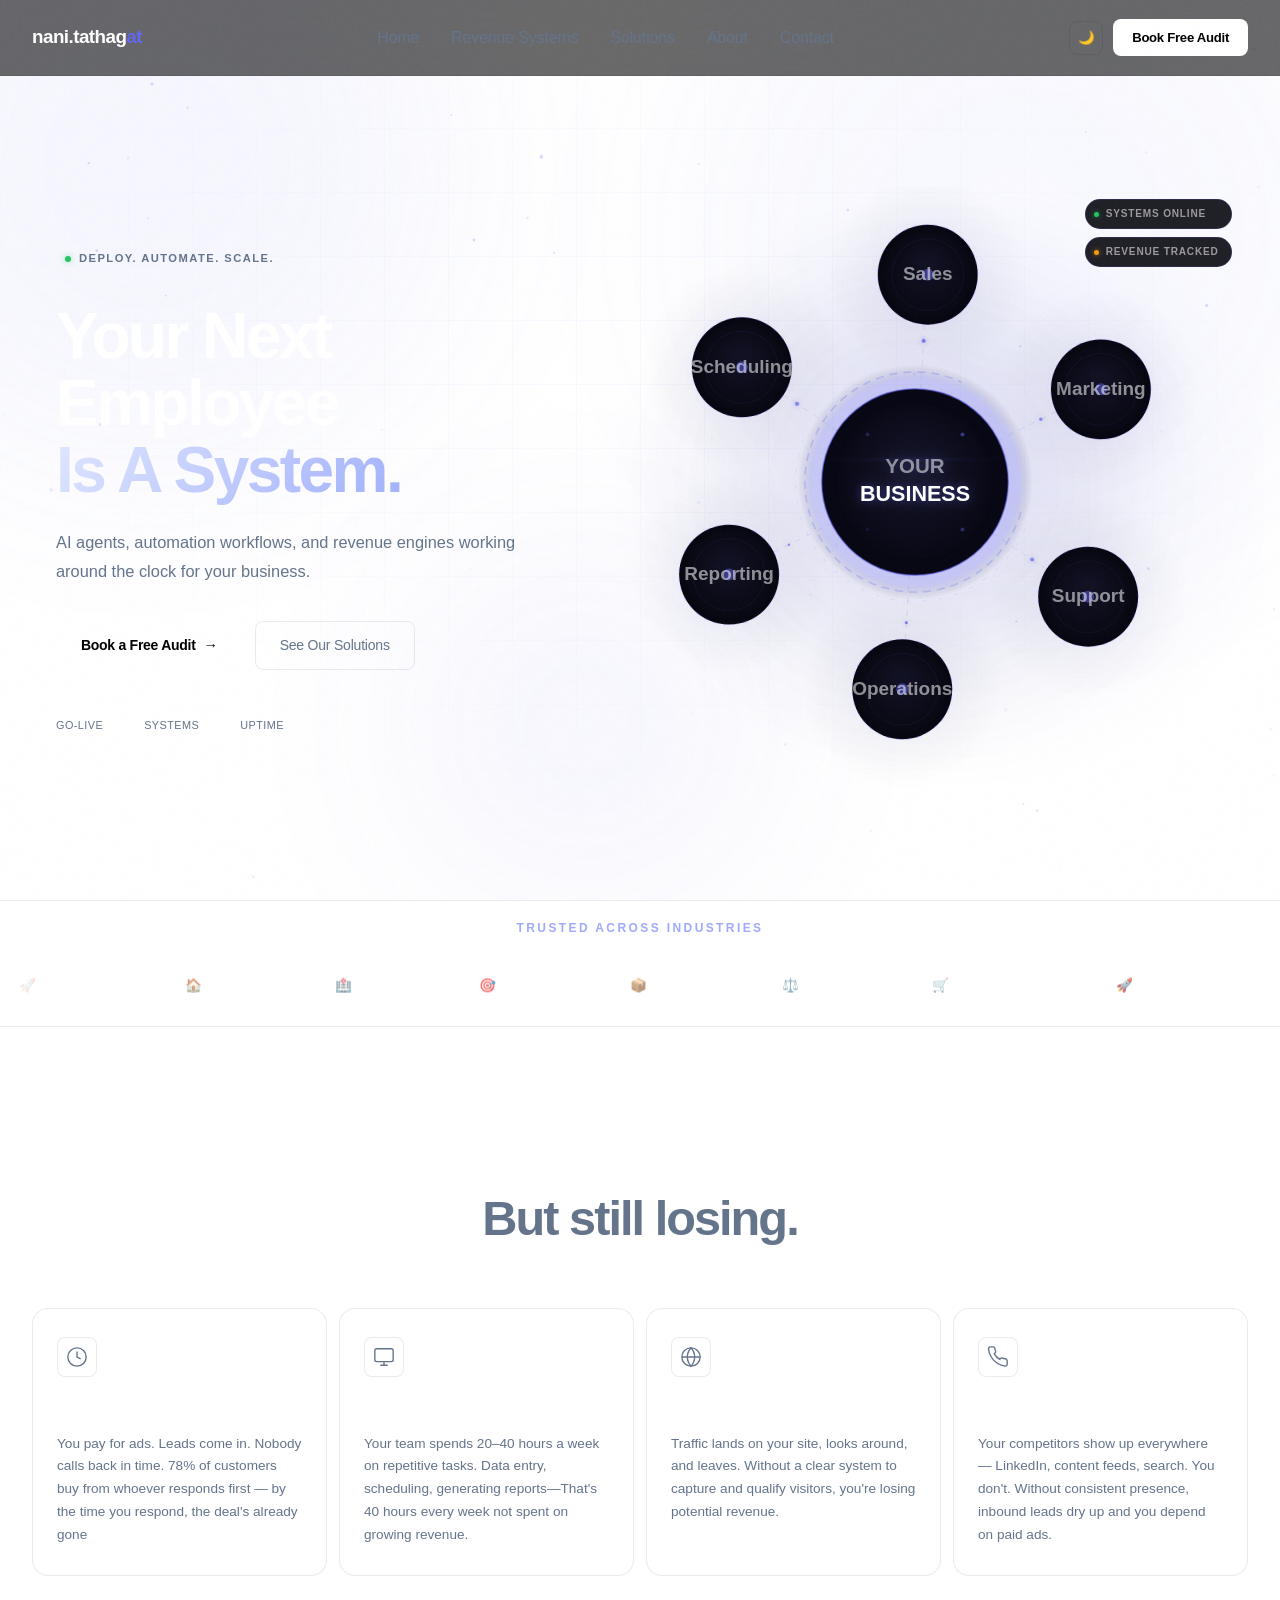
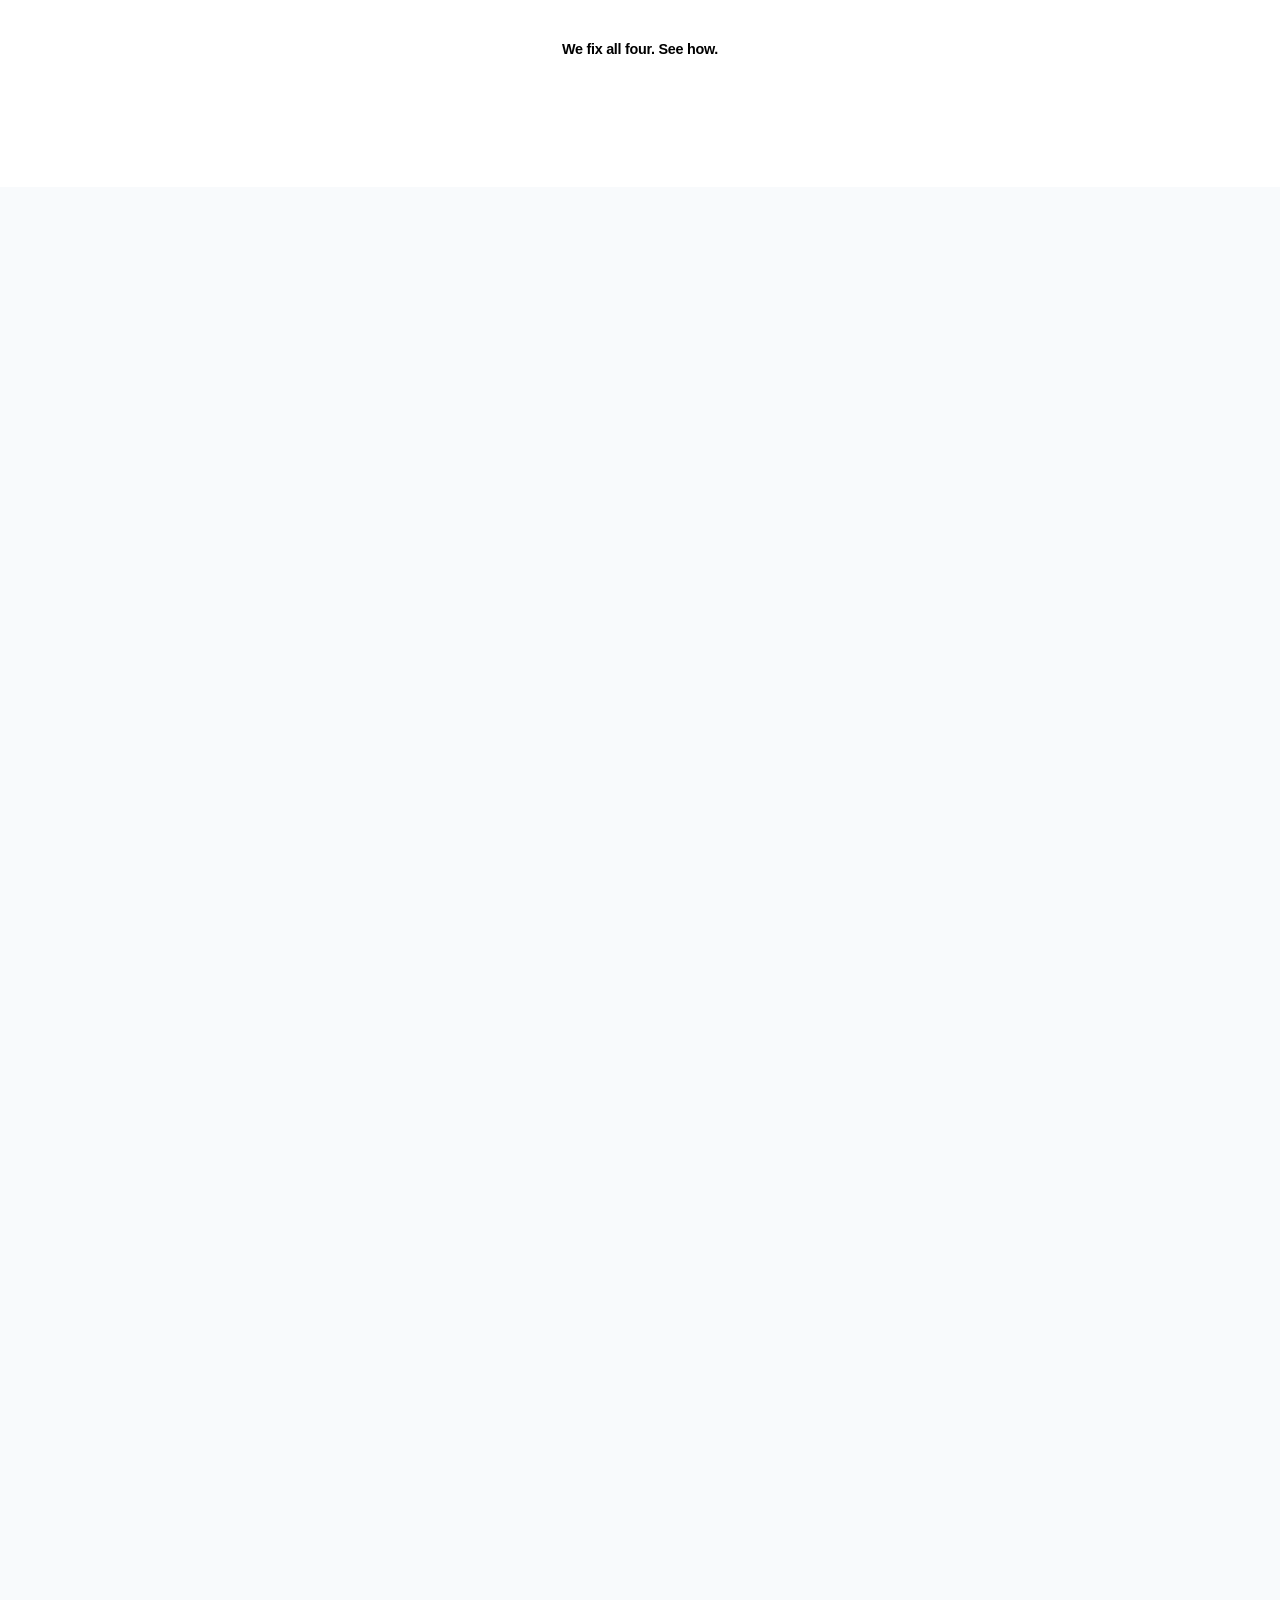
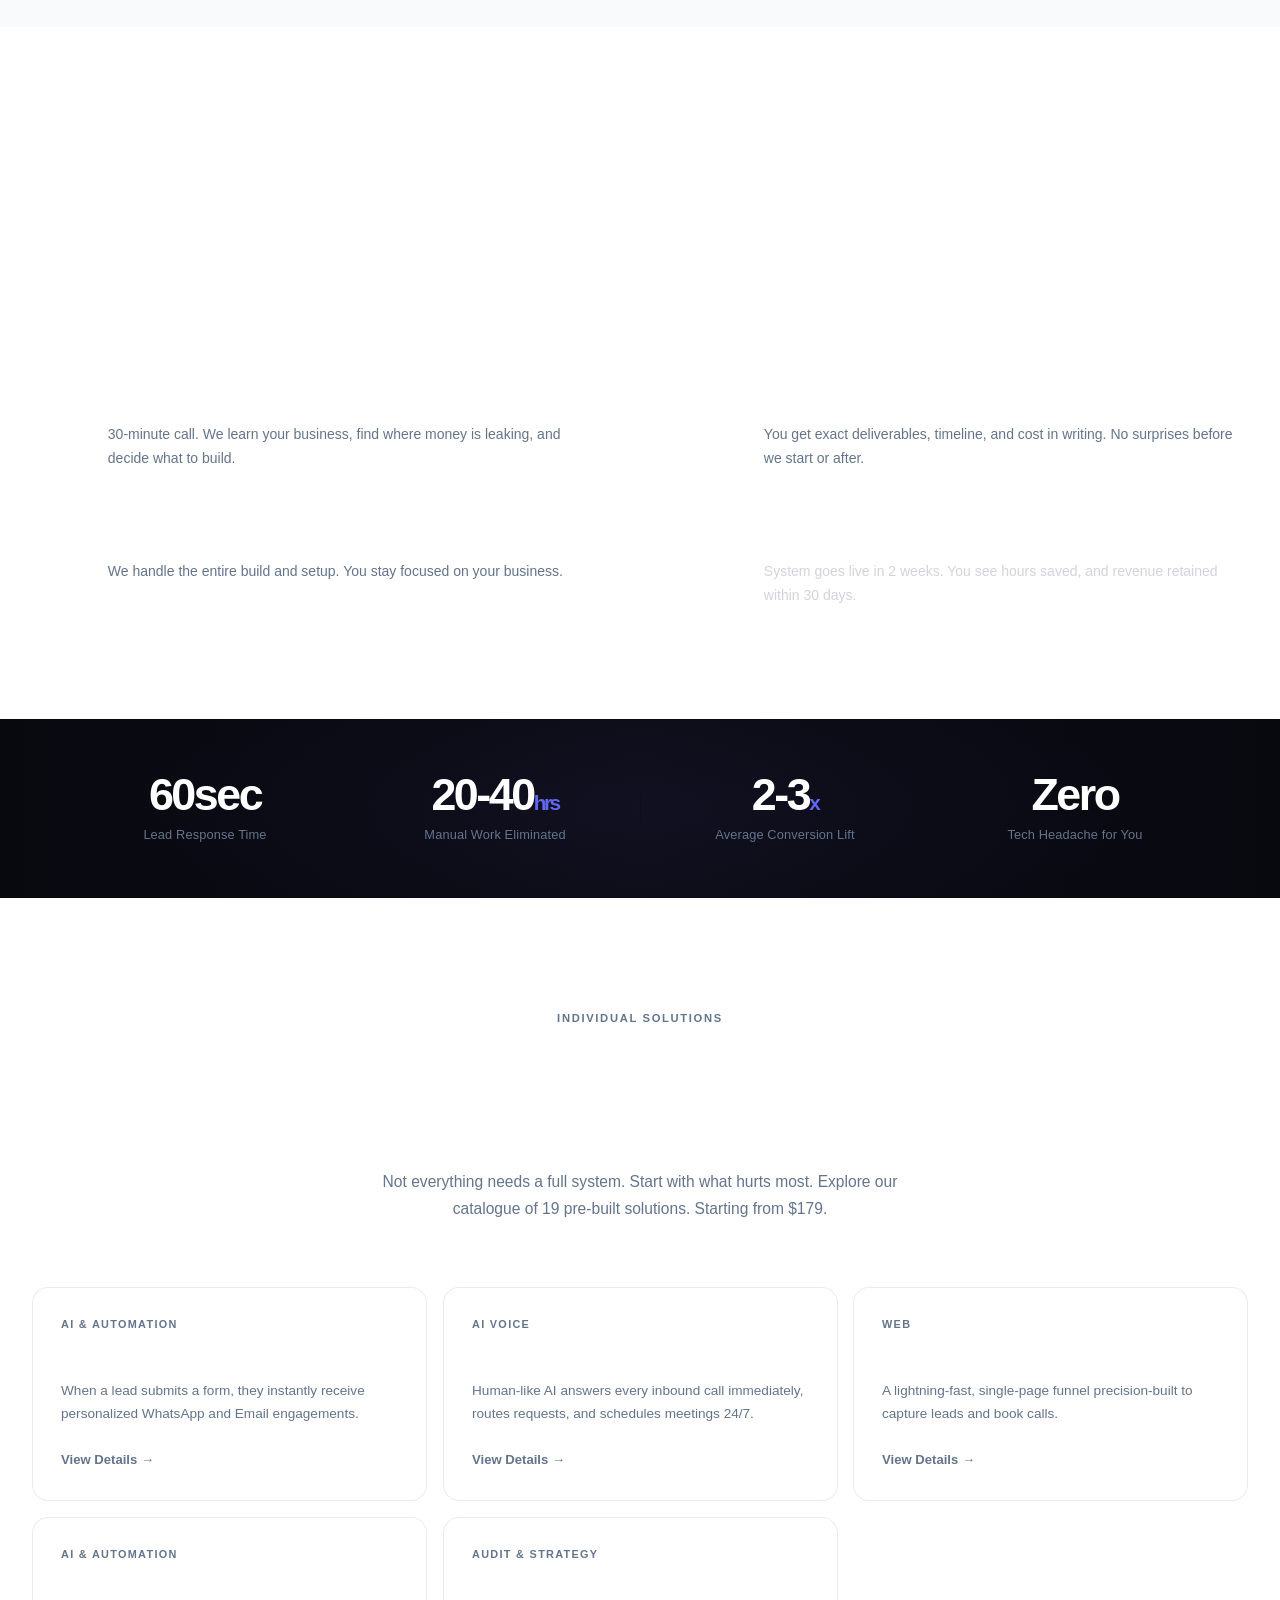
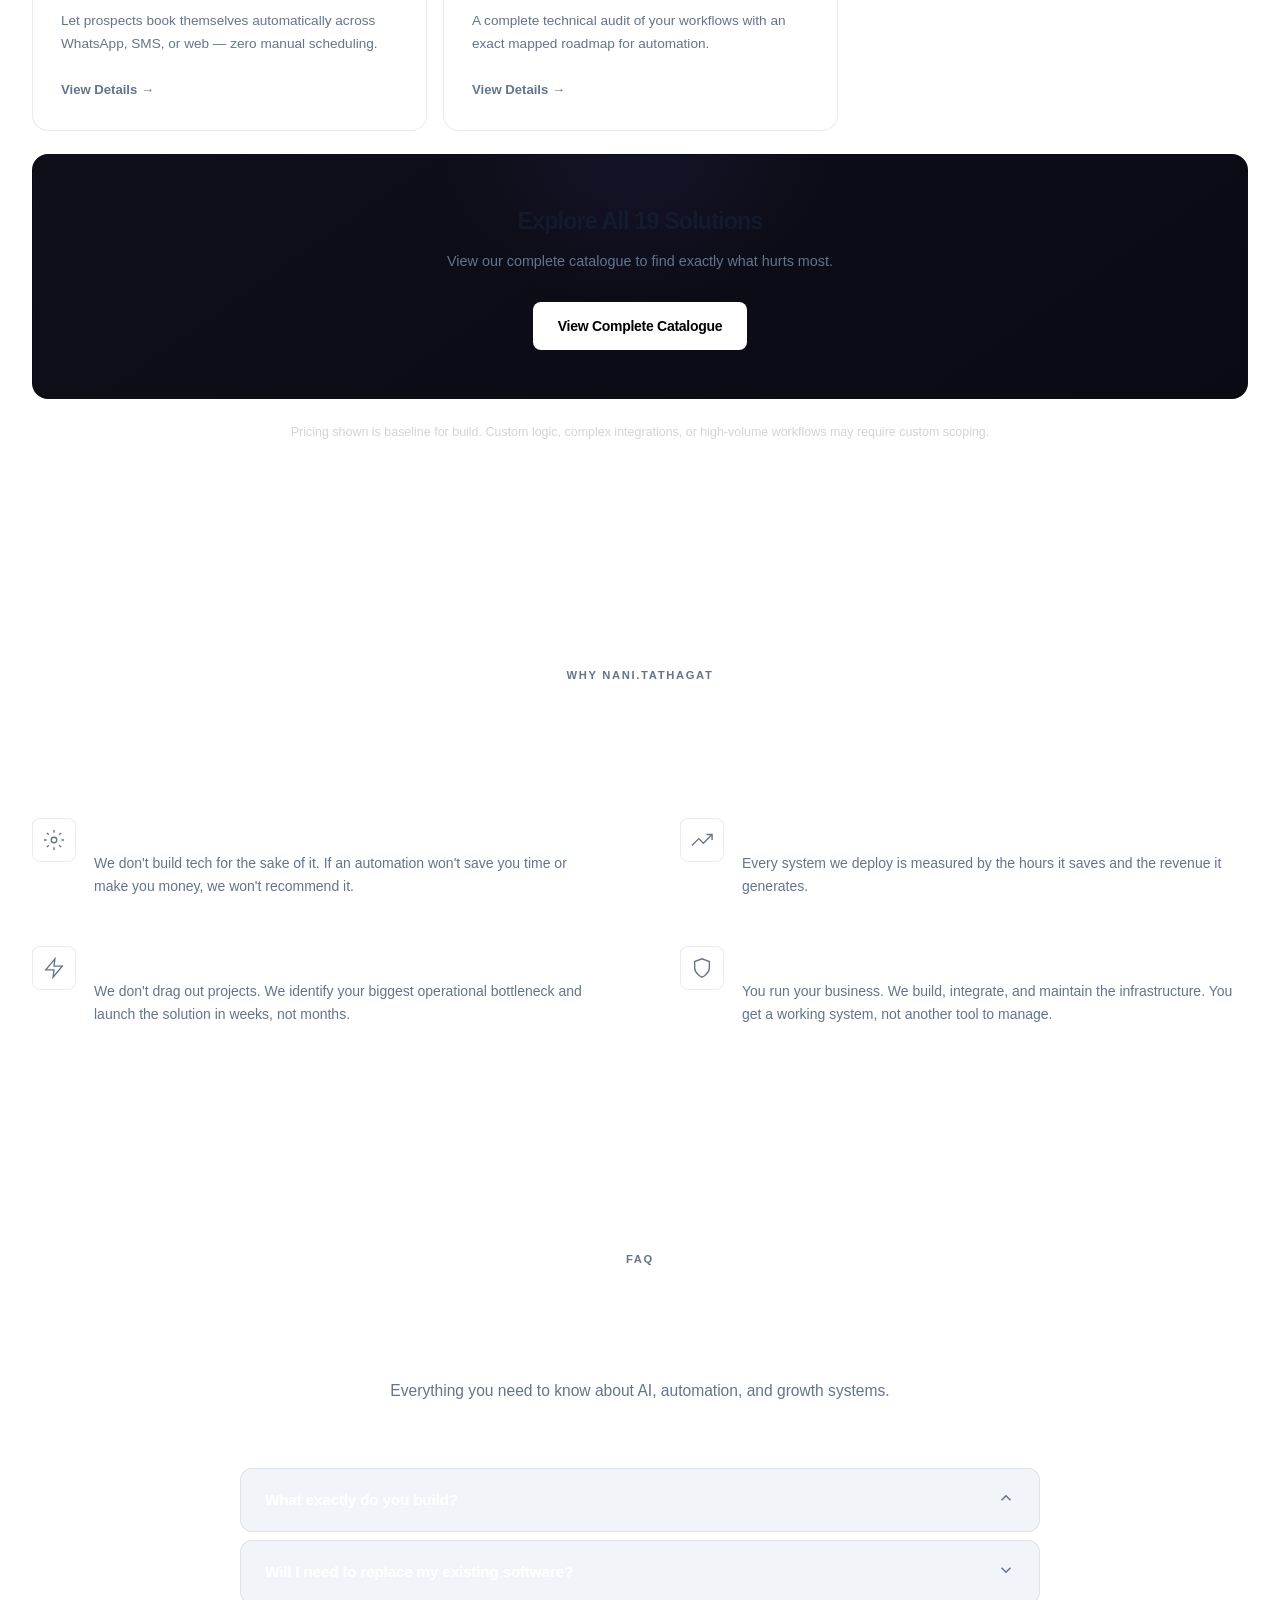
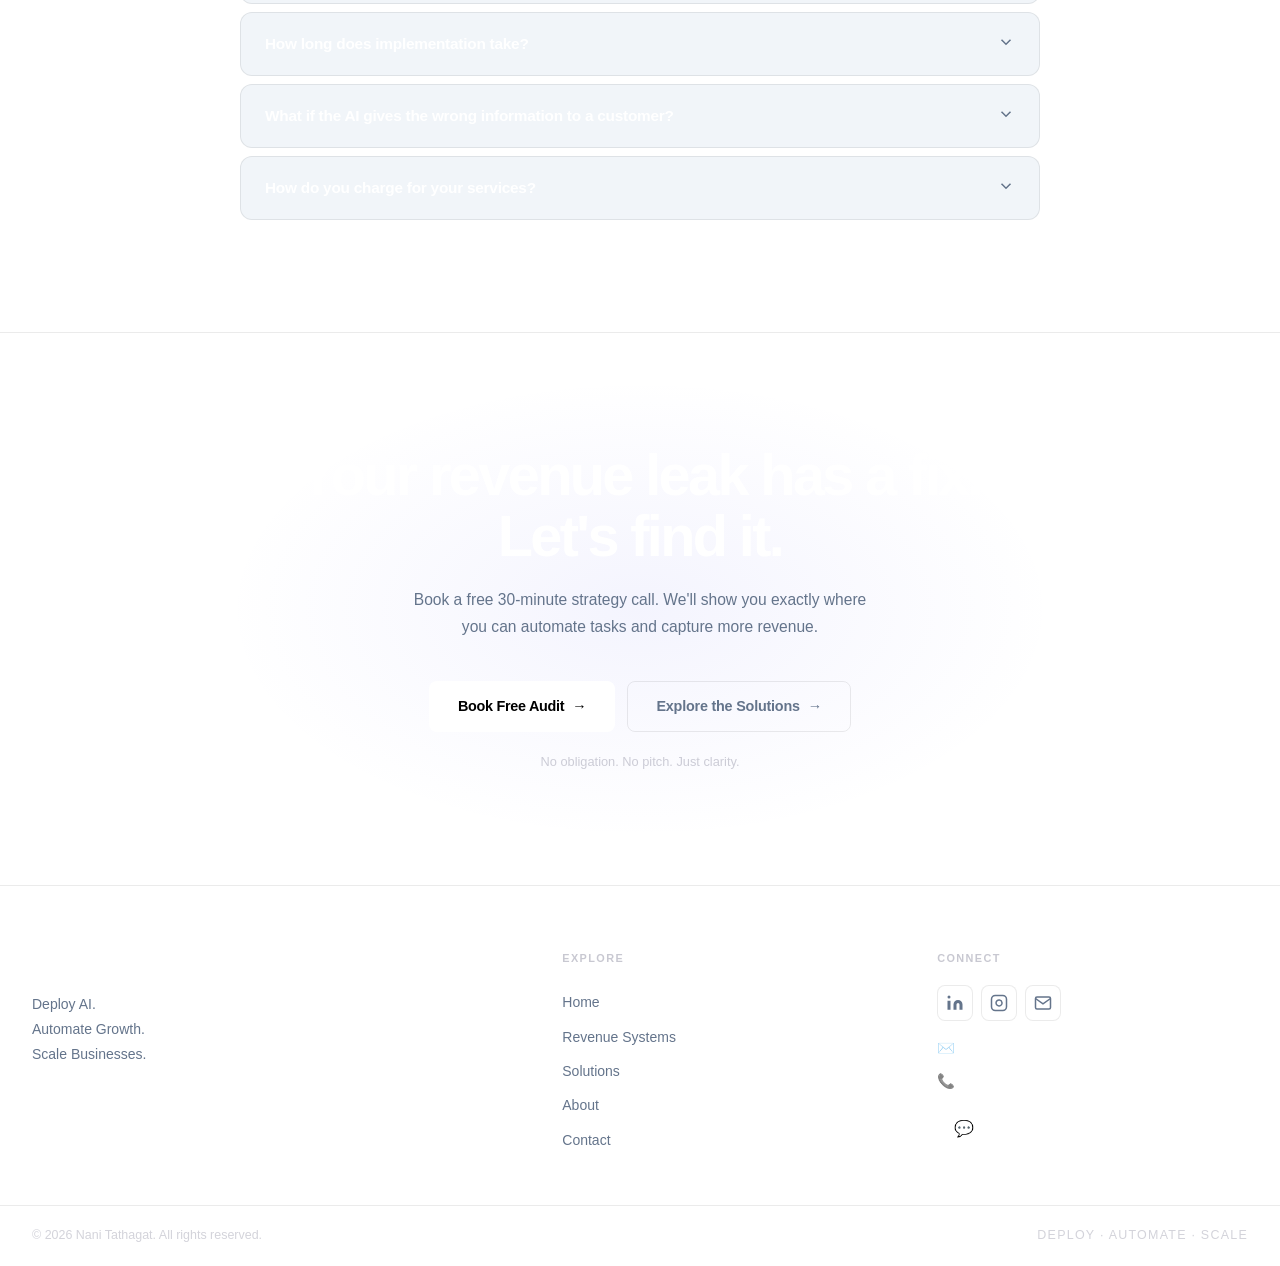
==== index.html @ a407cdc8 "first commit" ====
<!DOCTYPE html>
<html lang="en">

<head>
  <meta charset="UTF-8" />
  <link rel="icon" href="assets/images/favicon.ico">
  <meta name="viewport" content="width=device-width, initial-scale=1.0" />
  <title>nani.tathagatO — Deploy AI. Automate Growth. Scale Businesses.</title>
  <link rel="preconnect" href="https://fonts.googleapis.com" />
  <link rel="preconnect" href="https://fonts.gstatic.com" crossorigin />
  <link
    href="https://fonts.googleapis.com/css2?family=Space+Grotesk:wght@400;500;600;700&family=Manrope:wght@300;400;500;600;700;800&display=swap"
    rel="stylesheet">
  <link rel="stylesheet" href="assets\css\style.css" />
</head>

<body>

  <!-- NAVBAR -->
  <nav class="navbar" id="navbar">
    <div class="nav-container">
      <a href="#" class="nav-logo">nani.tathag<span class="logo-o">at</span></a>
      <ul class="nav-links">
        <li><a href="index.html" class="nav-link">Home</a></li>
        <li><a href="revenue-systems.html" class="nav-link">Revenue Systems</a></li>
        <li><a href="solutions.html" class="nav-link">Solutions</a></li>
        <li><a href="about.html" class="nav-link">About</a></li>
        <li><a href="contact.html" class="nav-link">Contact</a></li>
      </ul>
      <div class="nav-right">
        <button class="theme-toggle" id="themeToggle" aria-label="Toggle theme">
          <svg width="18" height="18" viewBox="0 0 24 24" fill="none" stroke="currentColor" stroke-width="2">
            <circle cx="12" cy="12" r="4" />
            <path
              d="M12 2v2M12 20v2M4.93 4.93l1.41 1.41M17.66 17.66l1.41 1.41M2 12h2M20 12h2M6.34 17.66l-1.41 1.41M19.07 4.93l-1.41 1.41" />
          </svg>
        </button>
        <a href="contact.html" class="btn-audit-nav">Book Free Audit</a>
        <button class="hamburger" id="hamburger" aria-label="Menu">
          <span></span><span></span><span></span>
        </button>
      </div>
    </div>
    <div class="mobile-menu" id="mobileMenu">
      <a href="index.html" class="mobile-link">Home</a>
      <a href="revenue-systems.html" class="mobile-link">Revenue Systems</a>
      <a href="solutions.html" class="mobile-link">Solutions</a>
      <a href="about.html" class="mobile-link">About</a>
      <a href="contact.html" class="mobile-link">Contact</a>
    </div>
  </nav>

  <!-- HERO -->
  <section class="hero" id="hero">
    <div class="hero-grid-bg"></div>
    <div class="floating-orb orb1"></div>
    <div class="floating-orb orb2"></div>
    <div class="floating-orb orb3"></div>
    <div class="hero-container">
      <div class="hero-left reveal-left">
        <div class="hero-label">
          <span class="label-dot"></span>
          DEPLOY. AUTOMATE. SCALE.
        </div>
        <h1 class="hero-heading">
          Your Next Employee<br>
          <span class="gradient-text">Is A System.</span>
        </h1>
        <p class="hero-sub">AI agents, automation workflows, and revenue engines working around the clock for your
          business.</p>
        <div class="hero-btns">
          <a href="contact.html" class="btn-primary">Book a Free Audit <span class="btn-arrow">→</span></a>
          <a href="solutions.html" class="btn-secondary">See Our Solutions</a>
        </div>
        <div class="hero-meta">
          <div class="hero-stat">
            <span class="hero-stat-value">30d</span>
            <span class="hero-stat-label">Go-live</span>
          </div>
          <div class="hero-meta-divider"></div>
          <div class="hero-stat">
            <span class="hero-stat-value">4×</span>
            <span class="hero-stat-label">Systems</span>
          </div>
          <div class="hero-meta-divider"></div>
          <div class="hero-stat">
            <span class="hero-stat-value">24/7</span>
            <span class="hero-stat-label">Uptime</span>
          </div>
        </div>
      </div>
      <div class="hero-right reveal-right">
        <div class="os-graphic">
          <div class="diagram-chips">
            <div class="diagram-chip">
              <span class="chip-dot green"></span>
              <span>Systems Online</span>
            </div>
            <div class="diagram-chip">
              <span class="chip-dot amber"></span>
              <span>Revenue Tracked</span>
            </div>
          </div>
          <div class="os-canvas-wrap">
            <canvas id="osCanvas"></canvas>
            <div class="leak-badge" id="leakBadge">⚠ LEAKING REVENUE</div>
          </div>
        </div>
      </div>
    </div>
  </section>

  <!-- INDUSTRIES BAR -->
  <section class="industries-bar">
    <div class="industries-label">
      <span></span>
      Trusted Across Industries
      <span></span>
    </div>

    <div class="industries-track-wrap">
      <div class="industries-track">

        <div class="industries-group">
          <span class="industry-item">🚀 SaaS Startups</span>

          <span class="industry-item">🏠 Real Estate</span>

          <span class="industry-item">🏥 Healthcare</span>

          <span class="industry-item">🎯 Consultants</span>

          <span class="industry-item">📦 D2C Brands</span>

          <span class="industry-item">⚖️ Legal Firms</span>

          <span class="industry-item">🛒 E-commerce</span>
        </div>
        <div class="industries-group">
          <span class="industry-item">🚀 SaaS Startups</span>

          <span class="industry-item">🏠 Real Estate</span>

          <span class="industry-item">🏥 Healthcare</span>

          <span class="industry-item">🎯 Consultants</span>

          <span class="industry-item">📦 D2C Brands</span>

          <span class="industry-item">⚖️ Legal Firms</span>

          <span class="industry-item">🛒 E-commerce</span>
        </div>
        <div class="industries-group">
          <span class="industry-item">🚀 SaaS Startups</span>

          <span class="industry-item">🏠 Real Estate</span>

          <span class="industry-item">🏥 Healthcare</span>

          <span class="industry-item">🎯 Consultants</span>

          <span class="industry-item">📦 D2C Brands</span>

          <span class="industry-item">⚖️ Legal Firms</span>

          <span class="industry-item">🛒 E-commerce</span>
        </div>
        <div class="industries-group">
          <span class="industry-item">🚀 SaaS Startups</span>

          <span class="industry-item">🏠 Real Estate</span>

          <span class="industry-item">🏥 Healthcare</span>

          <span class="industry-item">🎯 Consultants</span>

          <span class="industry-item">📦 D2C Brands</span>

          <span class="industry-item">⚖️ Legal Firms</span>

          <span class="industry-item">🛒 E-commerce</span>
        </div>

      </div>
    </div>
  </section>

  <!-- PROBLEM SECTION -->
  <section class="problem-section" id="problem">
    <div class="section-container">
      <h2 class="problem-heading reveal-up">
        You're doing everything right.<br>
        <span class="muted-text">But still losing.</span>
      </h2>
      <div class="problem-cards">
        <div class="problem-card reveal-up" style="--delay:0.1s">
          <div class="card-top">
            <div class="card-icon">
              <svg width="22" height="22" fill="none" stroke="currentColor" stroke-width="1.5" viewBox="0 0 24 24">
                <circle cx="12" cy="12" r="10" />
                <polyline points="12 6 12 12 16 14" />
              </svg>
            </div>
            <span class="card-num">01</span>
          </div>
          <h3 class="card-title">Leads Going Cold</h3>
          <p class="card-text">You pay for ads. Leads come in. Nobody calls back in time. 78% of customers buy from
            whoever responds first — by the time you respond, the deal's already gone</p>
        </div>
        <div class="problem-card reveal-up" style="--delay:0.2s">
          <div class="card-top">
            <div class="card-icon">
              <svg width="22" height="22" fill="none" stroke="currentColor" stroke-width="1.5" viewBox="0 0 24 24">
                <rect x="2" y="3" width="20" height="14" rx="2" />
                <path d="M8 21h8M12 17v4" />
              </svg>
            </div>
            <span class="card-num">02</span>
          </div>
          <h3 class="card-title">Too Much Manual Work</h3>
          <p class="card-text">Your team spends 20–40 hours a week on repetitive tasks. Data entry, scheduling,
            generating reports—That's 40 hours every week not spent on growing revenue.</p>
        </div>
        <div class="problem-card reveal-up" style="--delay:0.3s">
          <div class="card-top">
            <div class="card-icon">
              <svg width="22" height="22" fill="none" stroke="currentColor" stroke-width="1.5" viewBox="0 0 24 24">
                <circle cx="12" cy="12" r="10" />
                <line x1="2" y1="12" x2="22" y2="12" />
                <path d="M12 2a15.3 15.3 0 0 1 4 10 15.3 15.3 0 0 1-4 10 15.3 15.3 0 0 1-4-10 15.3 15.3 0 0 1 4-10z" />
              </svg>
            </div>
            <span class="card-num">03</span>
          </div>
          <h3 class="card-title">Websites That Don't Convert</h3>
          <p class="card-text">Traffic lands on your site, looks around, and leaves. Without a clear system to capture
            and qualify visitors, you're losing potential revenue.</p>
        </div>
        <div class="problem-card reveal-up" style="--delay:0.4s">
          <div class="card-top">
            <div class="card-icon">
              <svg width="22" height="22" fill="none" stroke="currentColor" stroke-width="1.5" viewBox="0 0 24 24">
                <path
                  d="M22 16.92v3a2 2 0 0 1-2.18 2 19.79 19.79 0 0 1-8.63-3.07A19.5 19.5 0 0 1 4.69 12 19.79 19.79 0 0 1 1.61 3.18 2 2 0 0 1 3.59 1h3a2 2 0 0 1 2 1.72c.127.96.361 1.903.7 2.81a2 2 0 0 1-.45 2.11L7.91 8.56a16 16 0 0 0 6 6l.87-.87a2 2 0 0 1 2.11-.45c.907.339 1.85.573 2.81.7A2 2 0 0 1 21.92 16z" />
              </svg>
            </div>
            <span class="card-num">04</span>
          </div>
          <h3 class="card-title">No Authority, No Inbound</h3>
          <p class="card-text">Your competitors show up everywhere — LinkedIn, content feeds, search. You don't. Without
            consistent presence, inbound leads dry up and you depend on paid ads.</p>
        </div>
      </div>
      <div class="problem-cta reveal-up">
        <a href="#systems" class="btn-primary btn-large">We fix all four. See how.</a>
      </div>
    </div>
  </section>

  <!-- REVENUE SYSTEMS -->
  <section class="systems-section" id="systems">
    <div class="section-container">
      <div class="section-eyebrow reveal-up">REVENUE SYSTEMS</div>
      <h2 class="section-heading reveal-up">
        Four systems.<br>
        Each solves one critical problem.
      </h2>
      <div class="systems-grid">
        <div class="system-card reveal-up" style="--delay:0.1s">
          <div class="system-card-header">
            <span class="system-badge">SYSTEM 1</span>
          </div>
          <h3 class="system-title">Deploy Lead Engine</h3>
          <p class="system-sub">Capture, qualify, and book leads automatically.</p>
          <div class="system-features-label">KEY FEATURES</div>
          <ul class="system-features">
            <li><span class="feature-icon">⊙</span> AI Voice Agent (24/7)</li>
            <li><span class="feature-icon">⊙</span> WhatsApp Automation</li>
            <li><span class="feature-icon">⊙</span> CRM Auto Sync</li>
          </ul>
          <p class="more-systems">+ 2 more systems...</p>
          <div class="system-price">From $720</div>
          <a href="revenue-systems.html" class="system-explore">Explore <span>→</span></a>
        </div>
        <div class="system-card system-card-flagship reveal-up" style="--delay:0.2s">
          <div class="system-card-header">
            <span class="system-badge">SYSTEM 2</span>
            <span class="flagship-badge">FLAGSHIP</span>
          </div>
          <h3 class="system-title">Deploy Ops Engine</h3>
          <p class="system-sub">Eliminate repetitive work and scale operations.</p>
          <div class="system-features-label">KEY FEATURES</div>
          <ul class="system-features">
            <li><span class="feature-icon">⊙</span> Workflow Mapping</li>
            <li><span class="feature-icon">⊙</span> Business Process Automation</li>
            <li><span class="feature-icon">⊙</span> Custom n8n/Make Systems</li>
          </ul>
          <p class="more-systems">+ 2 more systems...</p>
          <div class="system-price">From $1,200</div>
          <a href="revenue-systems.html" class="system-explore">Explore <span>→</span></a>
        </div>
        <div class="system-card reveal-up" style="--delay:0.3s">
          <div class="system-card-header">
            <span class="system-badge">SYSTEM 3</span>
          </div>
          <h3 class="system-title">Deploy Conversion Engine</h3>
          <p class="system-sub">Turn visitors into conversations and customers.</p>
          <div class="system-features-label">KEY FEATURES</div>
          <ul class="system-features">
            <li><span class="feature-icon">⊙</span> High-Converting Landing Pages</li>
            <li><span class="feature-icon">⊙</span> Smart Lead Capture Forms</li>
            <li><span class="feature-icon">⊙</span> WhatsApp Trigger Flows</li>
          </ul>
          <p class="more-systems">+ 2 more systems...</p>
          <div class="system-price">From $599</div>
          <a href="revenue-systems.html" class="system-explore">Explore <span>→</span></a>
        </div>
        <div class="system-card reveal-up" style="--delay:0.4s">
          <div class="system-card-header">
            <span class="system-badge">SYSTEM 4</span>
          </div>
          <h3 class="system-title">Deploy Content Engine</h3>
          <p class="system-sub">Build authority and generate inbound leads with AI.</p>
          <div class="system-features-label">KEY FEATURES</div>
          <ul class="system-features">
            <li><span class="feature-icon">⊙</span> LinkedIn Content Automation</li>
            <li><span class="feature-icon">⊙</span> AI Content Research</li>
            <li><span class="feature-icon">⊙</span> Personal Brand System</li>
          </ul>
          <p class="more-systems">+ 2 more systems...</p>
          <div class="system-price">From $499</div>
          <a href="revenue-systems.html" class="system-explore">Explore <span>→</span></a>
        </div>
      </div>
    </div>
  </section>

  <!-- PROCESS SECTION -->
  <section class="process-section" id="process">
    <div class="section-container">
      <div class="section-eyebrow reveal-up">OUR PROCESS</div>
      <h2 class="section-heading reveal-up">
        From first call to live system.<br>
        In 2 weeks.
      </h2>
      <p class="section-sub reveal-up">Fixed scope. Fixed price. No surprises.</p>
      <div class="process-grid">
        <div class="process-item reveal-left" style="--delay:0.1s">
          <span class="process-num">01</span>
          <div class="process-content">
            <h3 class="process-title">We understand your business</h3>
            <p class="process-text">30-minute call. We learn your business, find where money is leaking, and decide what
              to build.</p>
          </div>
        </div>
        <div class="process-item reveal-right" style="--delay:0.2s">
          <span class="process-num">02</span>
          <div class="process-content">
            <h3 class="process-title">We Scope &amp; Price It</h3>
            <p class="process-text">You get exact deliverables, timeline, and cost in writing. No surprises before we
              start or after.</p>
          </div>
        </div>
        <div class="process-item reveal-left" style="--delay:0.3s">
          <span class="process-num">03</span>
          <div class="process-content">
            <h3 class="process-title">We Build It</h3>
            <p class="process-text">We handle the entire build and setup. You stay focused on your business.</p>
          </div>
        </div>
        <div class="process-item reveal-right" style="--delay:0.4s">
          <span class="process-num process-num-muted">04</span>
          <div class="process-content">
            <h3 class="process-title process-title-muted">Goes Live. You See Results.</h3>
            <p class="process-text process-text-muted">System goes live in 2 weeks. You see hours saved, and revenue
              retained within 30 days.</p>
          </div>
        </div>
      </div>
    </div>
    <!-- Stats bar -->
    <div class="stats-bar">
      <div class="stat-item">
        <div class="stat-number" data-target="60" data-suffix="sec">0</div>
        <div class="stat-label">Lead Response Time</div>
      </div>
      <div class="stat-item">
        <div class="stat-number stat-range">20-40<span class="stat-unit">hrs</span></div>
        <div class="stat-label">Manual Work Eliminated</div>
      </div>
      <div class="stat-item">
        <div class="stat-number stat-range">2-3<span class="stat-unit">x</span></div>
        <div class="stat-label">Average Conversion Lift</div>
      </div>
      <div class="stat-item">
        <div class="stat-number stat-range">Zero</div>
        <div class="stat-label">Tech Headache for You</div>
      </div>
    </div>
  </section>

  <!-- SOLUTIONS SECTION -->
  <section class="solutions-section" id="solutions">
    <div class="section-container">
      <div class="section-eyebrow reveal-up">INDIVIDUAL SOLUTIONS</div>
      <h2 class="section-heading solutions-heading reveal-up">
        Not ready for a full system?<br>
        Start with one solution.
      </h2>
      <p class="section-sub reveal-up">Not everything needs a full system. Start with what hurts most. Explore our
        catalogue of 19 pre-built solutions. Starting from $179.</p>
      <div class="solutions-grid">
        <div class="solution-card reveal-up" style="--delay:0.1s">
          <div class="sol-category">AI &amp; Automation</div>
          <h3 class="sol-title">Instant Lead Follow-Up</h3>
          <p class="sol-text">When a lead submits a form, they instantly receive personalized WhatsApp and Email
            engagements.</p>
          <a href="#" class="sol-link">View Details →</a>
        </div>
        <div class="solution-card reveal-up" style="--delay:0.2s">
          <div class="sol-category">AI Voice</div>
          <h3 class="sol-title">Inbound AI Receptionist</h3>
          <p class="sol-text">Human-like AI answers every inbound call immediately, routes requests, and schedules
            meetings 24/7.</p>
          <a href="#" class="sol-link">View Details →</a>
        </div>
        <div class="solution-card reveal-up" style="--delay:0.3s">
          <div class="sol-category">Web</div>
          <h3 class="sol-title">High-Converting Landing Pages</h3>
          <p class="sol-text">A lightning-fast, single-page funnel precision-built to capture leads and book calls.</p>
          <a href="#" class="sol-link">View Details →</a>
        </div>
        <div class="solution-card reveal-up" style="--delay:0.1s">
          <div class="sol-category">AI &amp; Automation</div>
          <h3 class="sol-title">Appointment Booking Bot</h3>
          <p class="sol-text">Let prospects book themselves automatically across WhatsApp, SMS, or web — zero manual
            scheduling.</p>
          <a href="#" class="sol-link">View Details →</a>
        </div>
        <div class="solution-card reveal-up" style="--delay:0.2s">
          <div class="sol-category">Audit &amp; Strategy</div>
          <h3 class="sol-title">Business Process Teardown</h3>
          <p class="sol-text">A complete technical audit of your workflows with an exact mapped roadmap for automation.
          </p>
          <a href="#" class="sol-link">View Details →</a>
        </div>
      </div>
      <div class="solutions-cta-box reveal-up">
        <h3 class="sol-cta-title">Explore All 19 Solutions</h3>
        <p class="sol-cta-sub">View our complete catalogue to find exactly what hurts most.</p>
        <a href="solutions.html" class="btn-primary">View Complete Catalogue</a>
      </div>
      <p class="pricing-note reveal-up">Pricing shown is baseline for build. Custom logic, complex integrations, or
        high-volume workflows may require custom scoping.</p>
    </div>
  </section>

  <!-- WHY WORK WITH US -->
  <section class="why-section" id="why">
    <div class="section-container">
      <div class="section-eyebrow reveal-up">WHY nani.tathagat</div>
      <h2 class="section-heading reveal-up">Why work with us?</h2>
      <div class="why-grid">
        <div class="why-item reveal-up" style="--delay:0.1s">
          <div class="why-icon">
            <svg width="22" height="22" fill="none" stroke="currentColor" stroke-width="1.5" viewBox="0 0 24 24">
              <circle cx="12" cy="12" r="3" />
              <path
                d="M12 1v3M12 20v3M4.22 4.22l2.12 2.12M17.66 17.66l2.12 2.12M1 12h3M20 12h3M4.22 19.78l2.12-2.12M17.66 6.34l2.12-2.12" />
            </svg>
          </div>
          <div class="why-content">
            <h3 class="why-title">Business First, Tech Second</h3>
            <p class="why-text">We don't build tech for the sake of it. If an automation won't save you time or make you
              money, we won't recommend it.</p>
          </div>
        </div>
        <div class="why-item reveal-up" style="--delay:0.2s">
          <div class="why-icon">
            <svg width="22" height="22" fill="none" stroke="currentColor" stroke-width="1.5" viewBox="0 0 24 24">
              <polyline points="23 6 13.5 15.5 8.5 10.5 1 18" />
              <polyline points="17 6 23 6 23 12" />
            </svg>
          </div>
          <div class="why-content">
            <h3 class="why-title">Clear, Measurable ROI</h3>
            <p class="why-text">Every system we deploy is measured by the hours it saves and the revenue it generates.
            </p>
          </div>
        </div>
        <div class="why-item reveal-up" style="--delay:0.3s">
          <div class="why-icon">
            <svg width="22" height="22" fill="none" stroke="currentColor" stroke-width="1.5" viewBox="0 0 24 24">
              <polygon points="13 2 3 14 12 14 11 22 21 10 12 10 13 2" />
            </svg>
          </div>
          <div class="why-content">
            <h3 class="why-title">Fast Deployment</h3>
            <p class="why-text">We don't drag out projects. We identify your biggest operational bottleneck and launch
              the solution in weeks, not months.</p>
          </div>
        </div>
        <div class="why-item reveal-up" style="--delay:0.4s">
          <div class="why-icon">
            <svg width="22" height="22" fill="none" stroke="currentColor" stroke-width="1.5" viewBox="0 0 24 24">
              <path d="M12 22s8-4 8-10V5l-8-3-8 3v7c0 6 8 10 8 10z" />
            </svg>
          </div>
          <div class="why-content">
            <h3 class="why-title">Zero Technical Headaches</h3>
            <p class="why-text">You run your business. We build, integrate, and maintain the infrastructure. You get a
              working system, not another tool to manage.</p>
          </div>
        </div>
      </div>
    </div>
  </section>

  <!-- FAQ -->
  <section class="faq-section" id="faq">
    <div class="section-container">
      <div class="section-eyebrow reveal-up">FAQ</div>
      <h2 class="faq-heading reveal-up">Questions Before You Deploy</h2>
      <p class="section-sub reveal-up">Everything you need to know about AI, automation, and growth systems.</p>
      <div class="faq-list reveal-up">
        <div class="faq-item">
          <button class="faq-question">
            What exactly do you build?
            <span class="faq-icon">
              <svg width="18" height="18" fill="none" stroke="currentColor" stroke-width="2" viewBox="0 0 24 24">
                <polyline points="18 15 12 9 6 15" />
              </svg>
            </span>
          </button>
          <div class="faq-answer">
            <p>We design and deploy AI-powered business systems that generate leads, automate operations, increase
              conversions, and build authority.</p>
            <p style="margin-top:12px">Our four core systems include:</p>
            <ul class="faq-list-inner">
              <li>🚀 <strong>Deploy Demand</strong> — Lead generation and customer acquisition</li>
              <li>⚙️ <strong>Deploy Operations</strong> — Workflow and process automation</li>
              <li>📋 <strong>Deploy Conversions</strong> — Websites, funnels, and conversion systems</li>
              <li>🎯 <strong>Deploy Authority</strong> — Content, LinkedIn, and personal branding automation</li>
            </ul>
            <p style="margin-top:12px">Every system is customized around your business goals.</p>
          </div>
        </div>
        <div class="faq-item">
          <button class="faq-question">
            Will I need to replace my existing software?
            <span class="faq-icon">
              <svg width="18" height="18" fill="none" stroke="currentColor" stroke-width="2" viewBox="0 0 24 24">
                <polyline points="6 9 12 15 18 9" />
              </svg>
            </span>
          </button>
          <div class="faq-answer">
            <p>No. We integrate with your existing tools (CRM, calendar, WhatsApp, email systems, etc.). Our solutions
              work alongside what you already use, connecting everything together seamlessly.</p>
          </div>
        </div>
        <div class="faq-item">
          <button class="faq-question">
            How long does implementation take?
            <span class="faq-icon">
              <svg width="18" height="18" fill="none" stroke="currentColor" stroke-width="2" viewBox="0 0 24 24">
                <polyline points="6 9 12 15 18 9" />
              </svg>
            </span>
          </button>
          <div class="faq-answer">
            <p>Most systems go live within 2 weeks. We scope and price everything upfront, build it without requiring
              your time, and launch it fast. You see measurable results within 30 days.</p>
          </div>
        </div>
        <div class="faq-item">
          <button class="faq-question">
            What if the AI gives the wrong information to a customer?
            <span class="faq-icon">
              <svg width="18" height="18" fill="none" stroke="currentColor" stroke-width="2" viewBox="0 0 24 24">
                <polyline points="6 9 12 15 18 9" />
              </svg>
            </span>
          </button>
          <div class="faq-answer">
            <p>Our AI systems are trained on your specific business, products, and processes. We include human oversight
              options and escalation protocols. The AI handles routine queries confidently while routing complex
              situations to your team.</p>
          </div>
        </div>
        <div class="faq-item">
          <button class="faq-question">
            How do you charge for your services?
            <span class="faq-icon">
              <svg width="18" height="18" fill="none" stroke="currentColor" stroke-width="2" viewBox="0 0 24 24">
                <polyline points="6 9 12 15 18 9" />
              </svg>
            </span>
          </button>
          <div class="faq-answer">
            <p>We offer fixed-price packages for each system, starting from $179 for individual solutions. Full systems
              start from $599. You get exact pricing upfront with no hidden fees. Optional monthly management is
              available for ongoing optimization.</p>
          </div>
        </div>
      </div>
    </div>
  </section>

  <!-- FINAL CTA -->
  <section class="cta-section" id="contact">
    <div class="cta-orb"></div>
    <div class="section-container cta-inner reveal-up">
      <h2 class="cta-heading">
        Your revenue leak has a fix.<br>
        Let's find it.
      </h2>
      <p class="cta-sub">Book a free 30-minute strategy call. We'll show you exactly where you can automate tasks and
        capture more revenue.</p>
      <div class="cta-btns">
        <a href="contact.html" class="btn-cta-primary">Book Free Audit <span>→</span></a>
        <a href="solutions.html" class="btn-cta-secondary">Explore the Solutions <span>→</span></a>
      </div>
      <p class="cta-note">No obligation. No pitch. Just clarity.</p>
    </div>
  </section>

  <!-- FOOTER -->
  <footer class="footer">
    <div class="footer-top">
      <div class="footer-brand">
        <div class="footer-logo">nani.tathagat</div>
        <p class="footer-tagline">Deploy AI.<br>Automate Growth.<br>Scale Businesses.</p>
      </div>
      <div class="footer-nav">
        <div class="footer-nav-label">EXPLORE</div>
        <a href="index.html">Home</a>
        <a href="revenue-systems.html">Revenue Systems</a>
        <a href="solutions.html">Solutions</a>
        <a href="about.html">About</a>
        <a href="contact.html">Contact</a>
      </div>
      <div class="footer-connect">
        <div class="footer-nav-label">CONNECT</div>
        <div class="footer-social">
          <a href="https://www.linkedin.com/in/nani-tathagat-158829404/" class="social-btn" aria-label="LinkedIn">
            <svg width="18" height="18" fill="currentColor" viewBox="0 0 24 24">
              <path d="M16 8a6 6 0 0 1 6 6v7h-4v-7a2 2 0 0 0-2-2 2 2 0 0 0-2 2v7h-4v-7a6 6 0 0 1 6-6z" />
              <rect x="2" y="9" width="4" height="12" />
              <circle cx="4" cy="4" r="2" />
            </svg>
          </a>
          <a href="https://www.instagram.com/nanl.tathagat" class="social-btn" aria-label="Instagram">
            <svg width="18" height="18" fill="none" stroke="currentColor" stroke-width="2" viewBox="0 0 24 24">
              <rect x="2" y="2" width="20" height="20" rx="5" ry="5" />
              <path d="M16 11.37A4 4 0 1 1 12.63 8 4 4 0 0 1 16 11.37z" />
              <line x1="17.5" y1="6.5" x2="17.51" y2="6.5" />
            </svg>
          </a>
          <a href="mailto:allabasha.in@gmail.com" class="social-btn" aria-label="Email">
            <svg width="18" height="18" fill="none" stroke="currentColor" stroke-width="2" viewBox="0 0 24 24">
              <path d="M4 4h16c1.1 0 2 .9 2 2v12c0 1.1-.9 2-2 2H4c-1.1 0-2-.9-2-2V6c0-1.1.9-2 2-2z" />
              <polyline points="22,6 12,13 2,6" />
            </svg>
          </a>
        </div>
        <p class="footer-email">
          ✉️ allabasha.in@gmail.com
        </p>

        <p class="footer-phone">
          <a href="tel:+918885607601">
            📞 +91 8885607601
          </a>
        </p>

        <a href="https://wa.me/6303310449" target="_blank" class="footer-whatsapp">
          💬 Chat on WhatsApp
        </a>
      </div>
    </div>
    <div class="footer-bottom">
      <p>© 2026 Nani Tathagat. All rights reserved.</p>
      <p class="footer-bottom-right">DEPLOY · AUTOMATE · SCALE</p>
    </div>
  </footer>


  <script src="js/animations.js"></script>
</body>

</html>
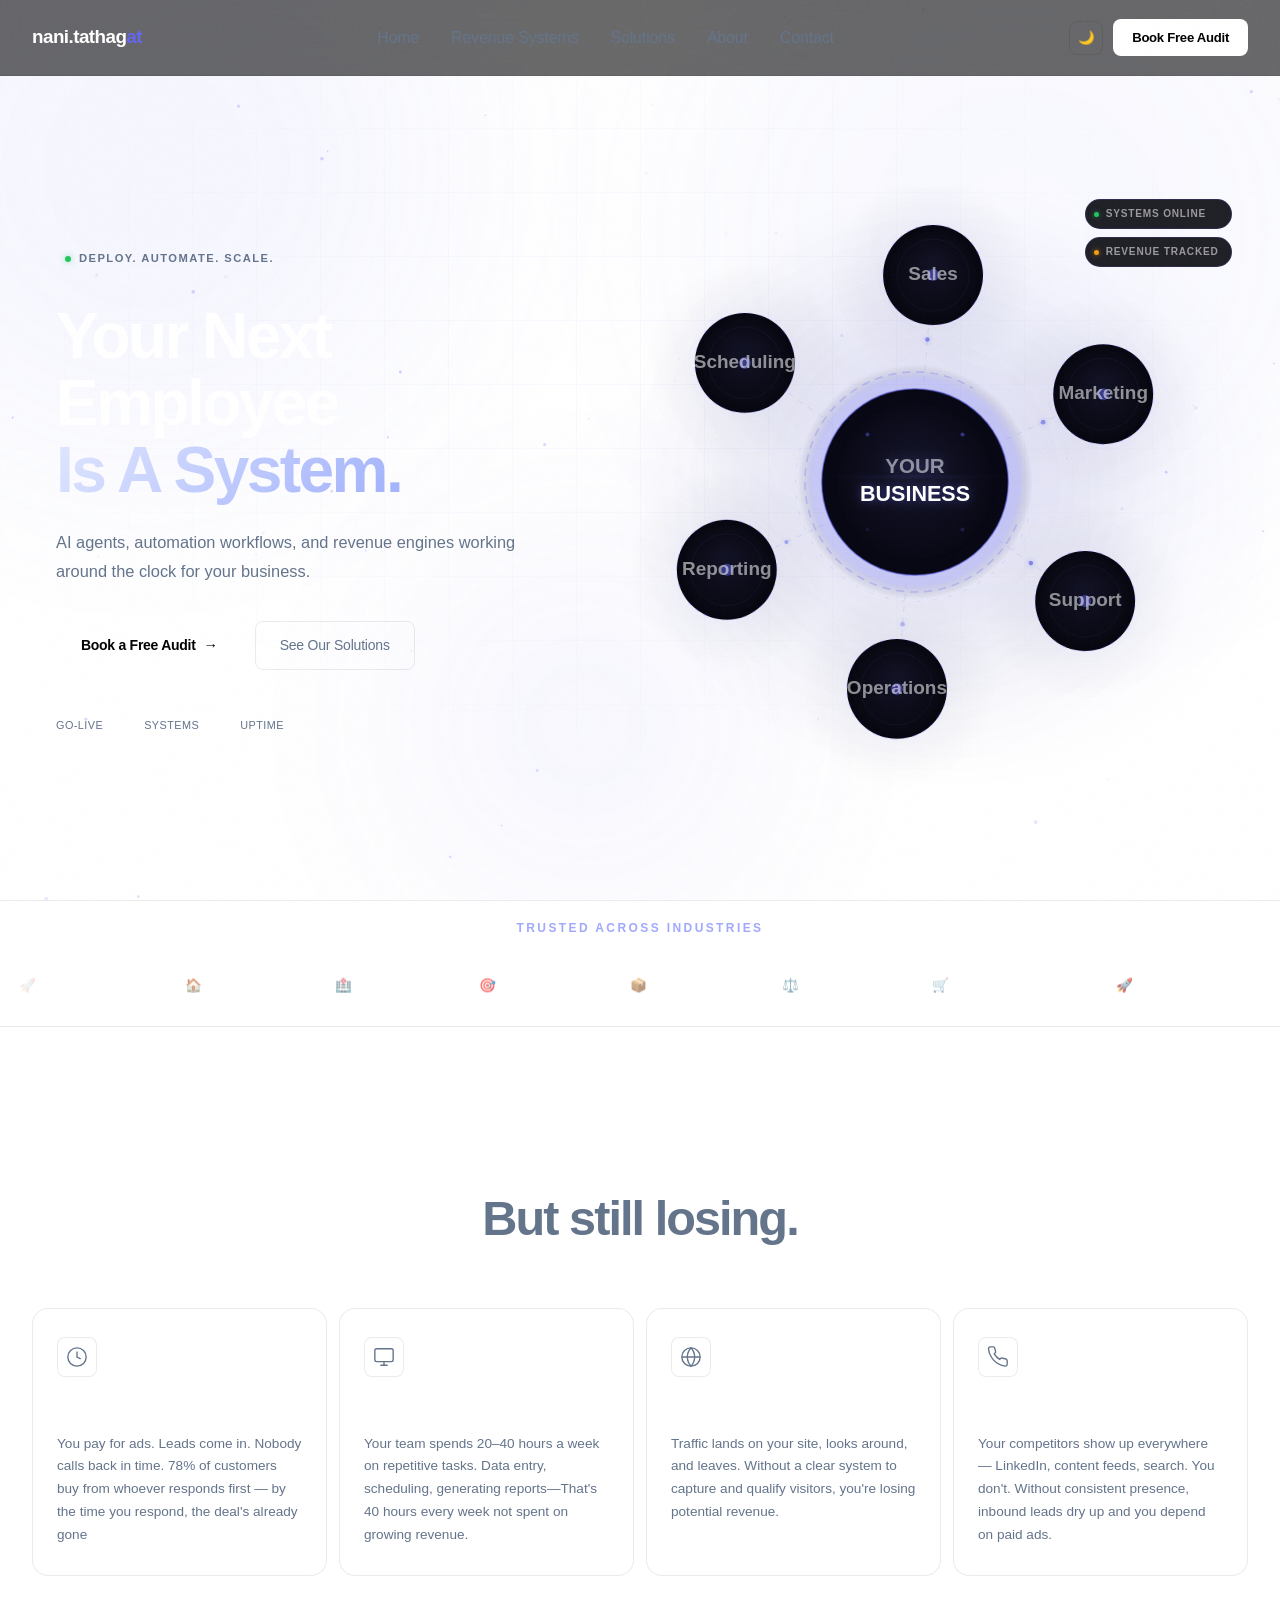
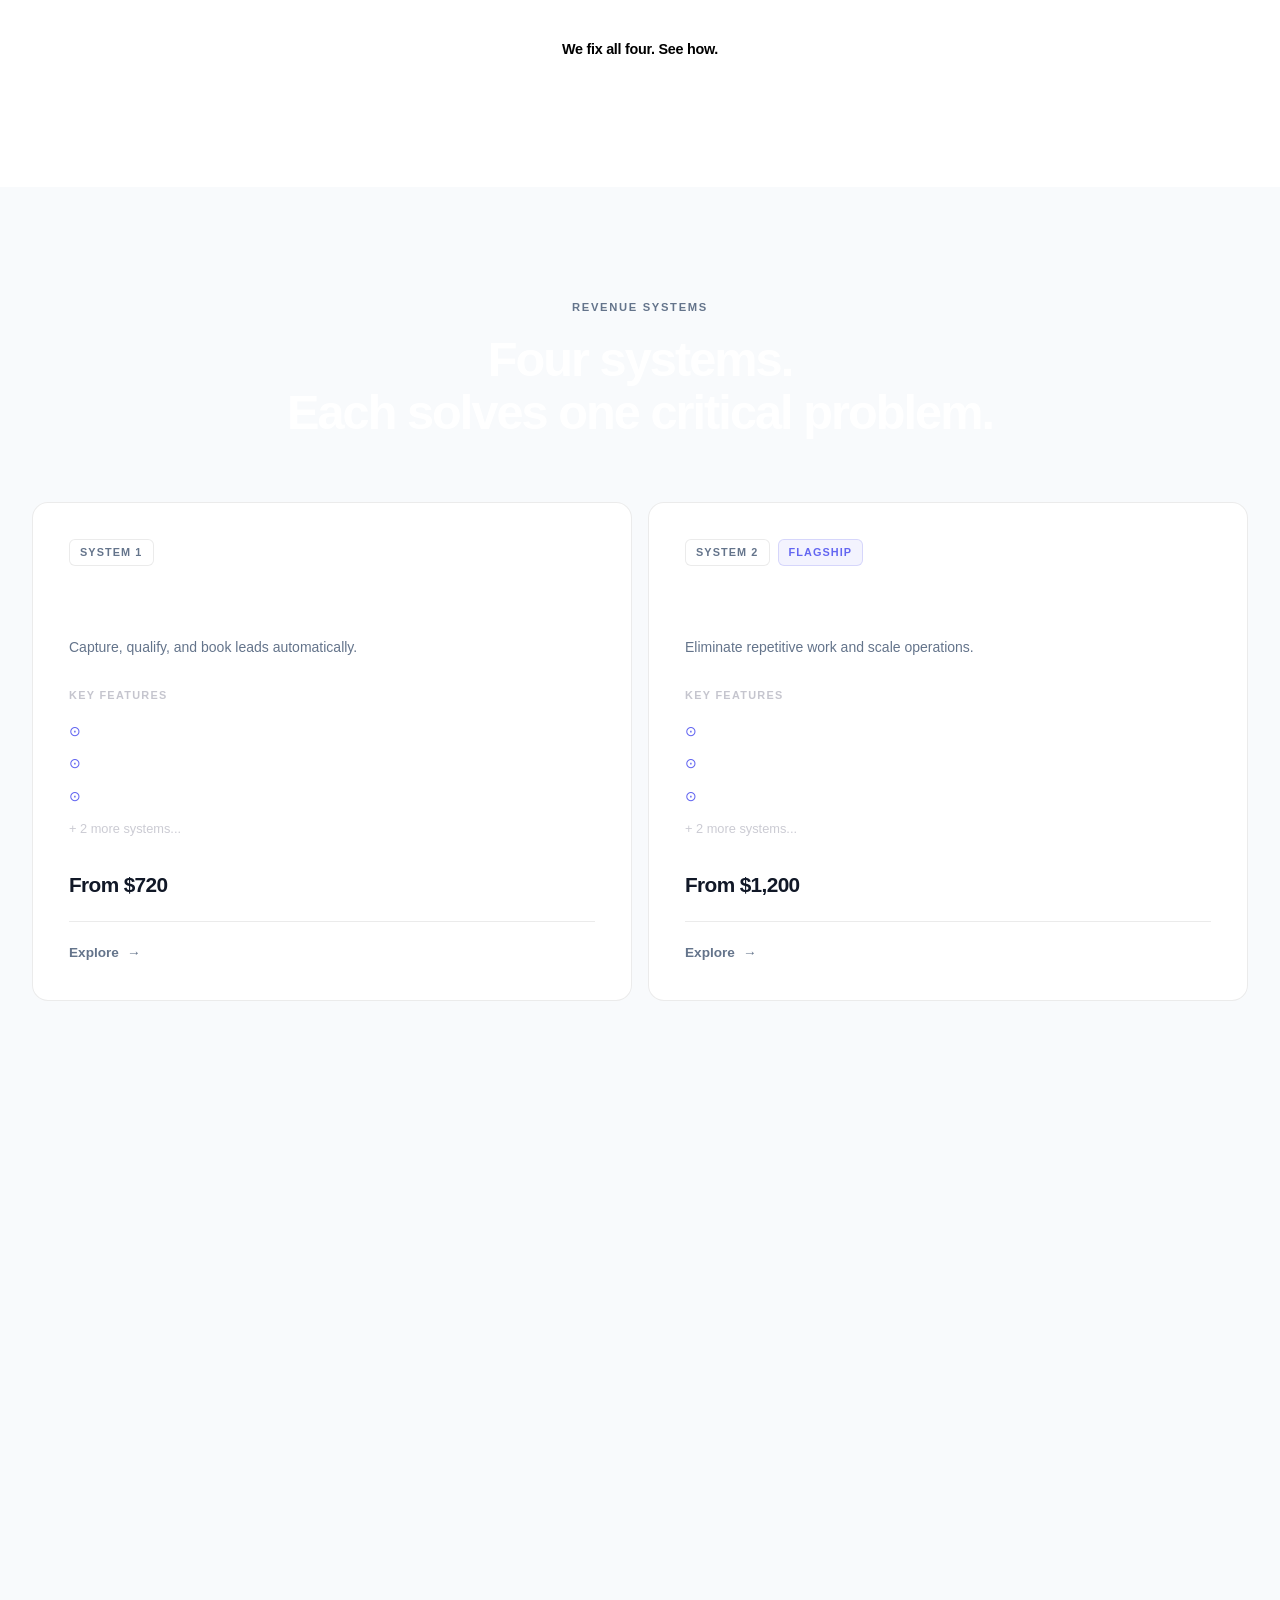
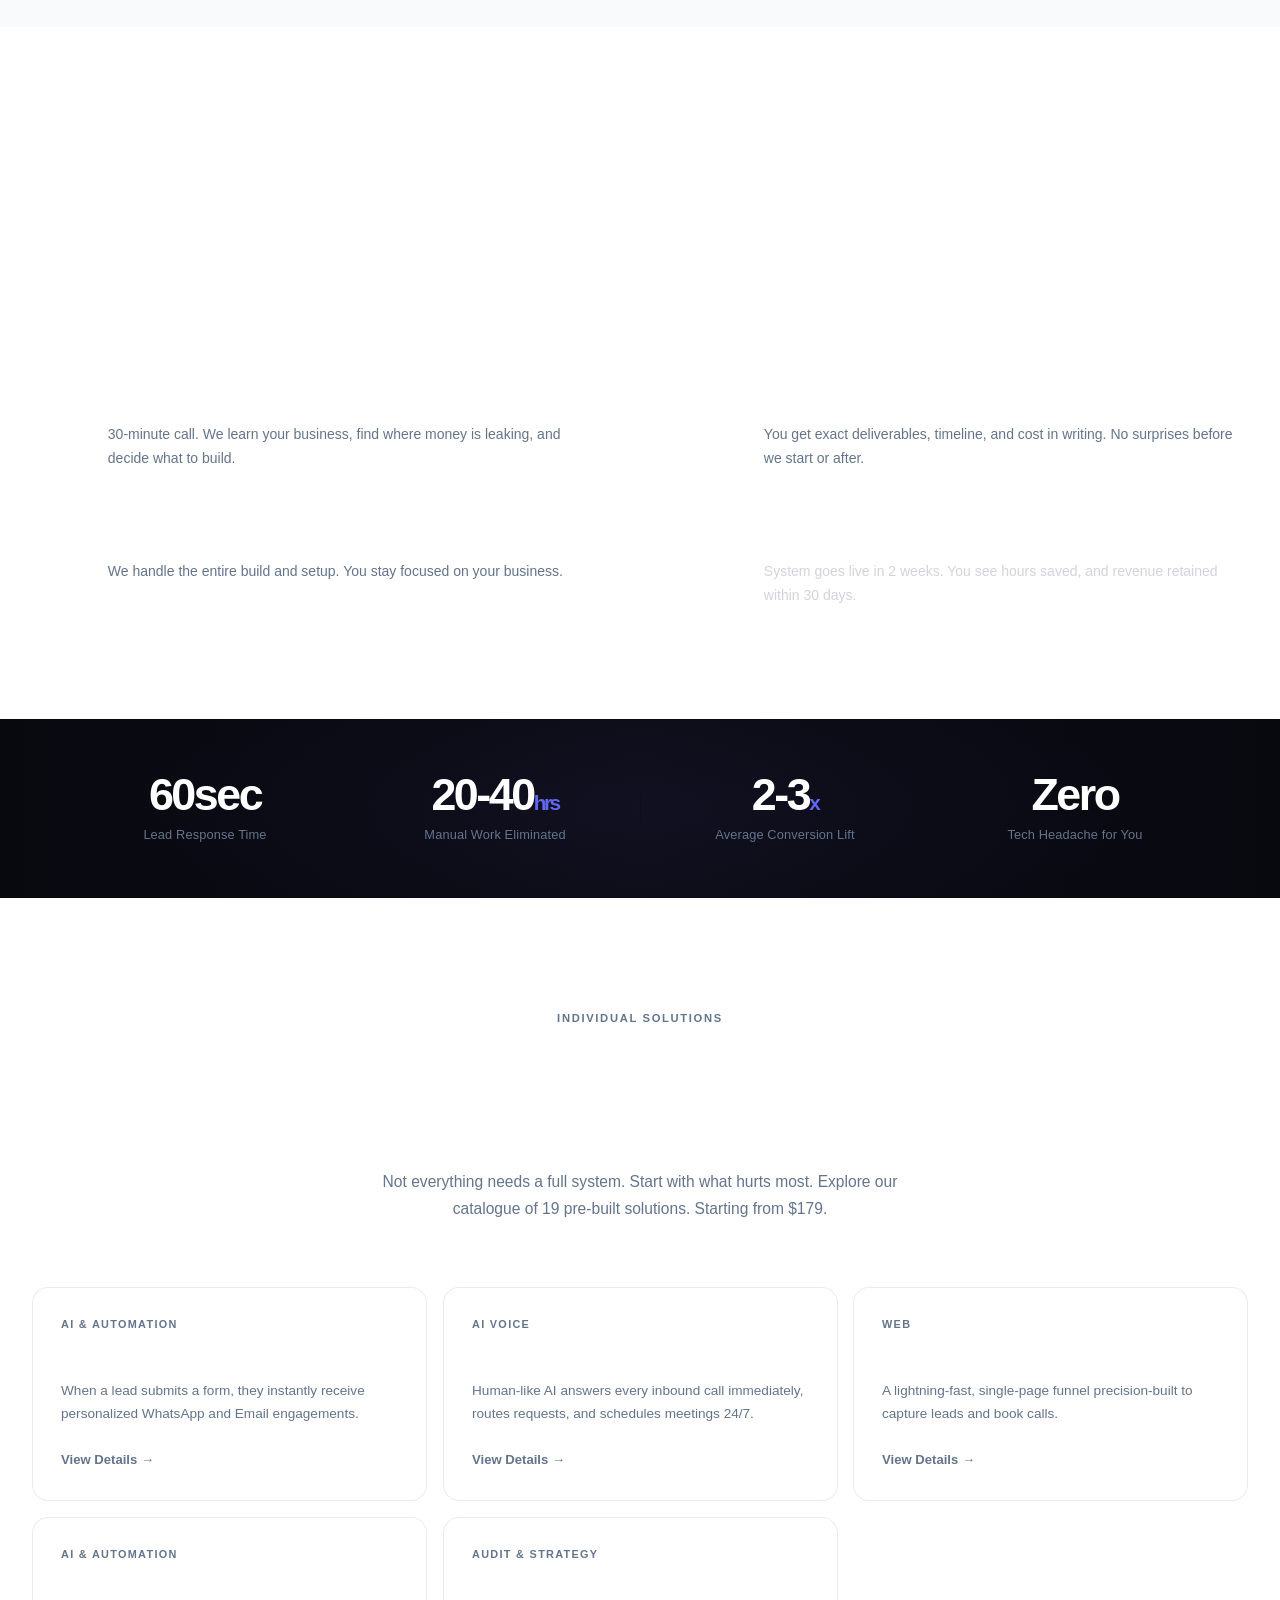
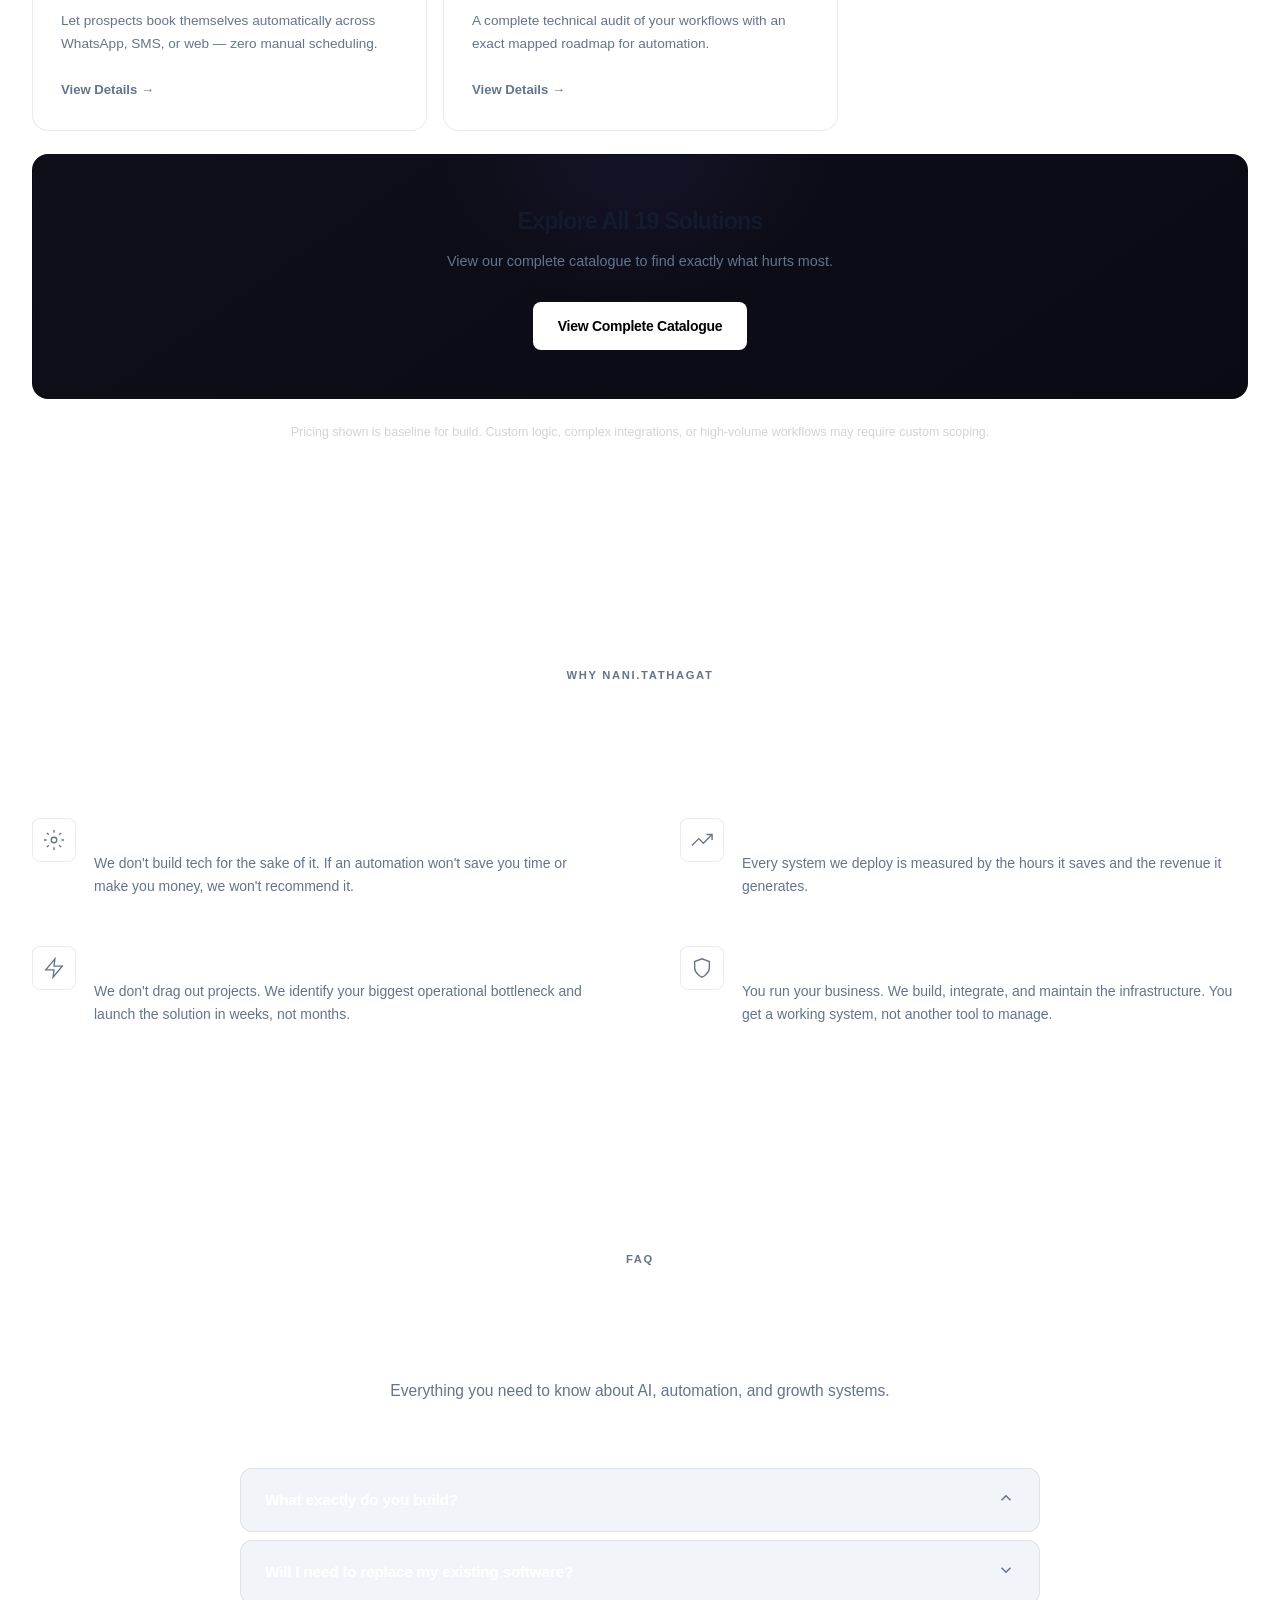
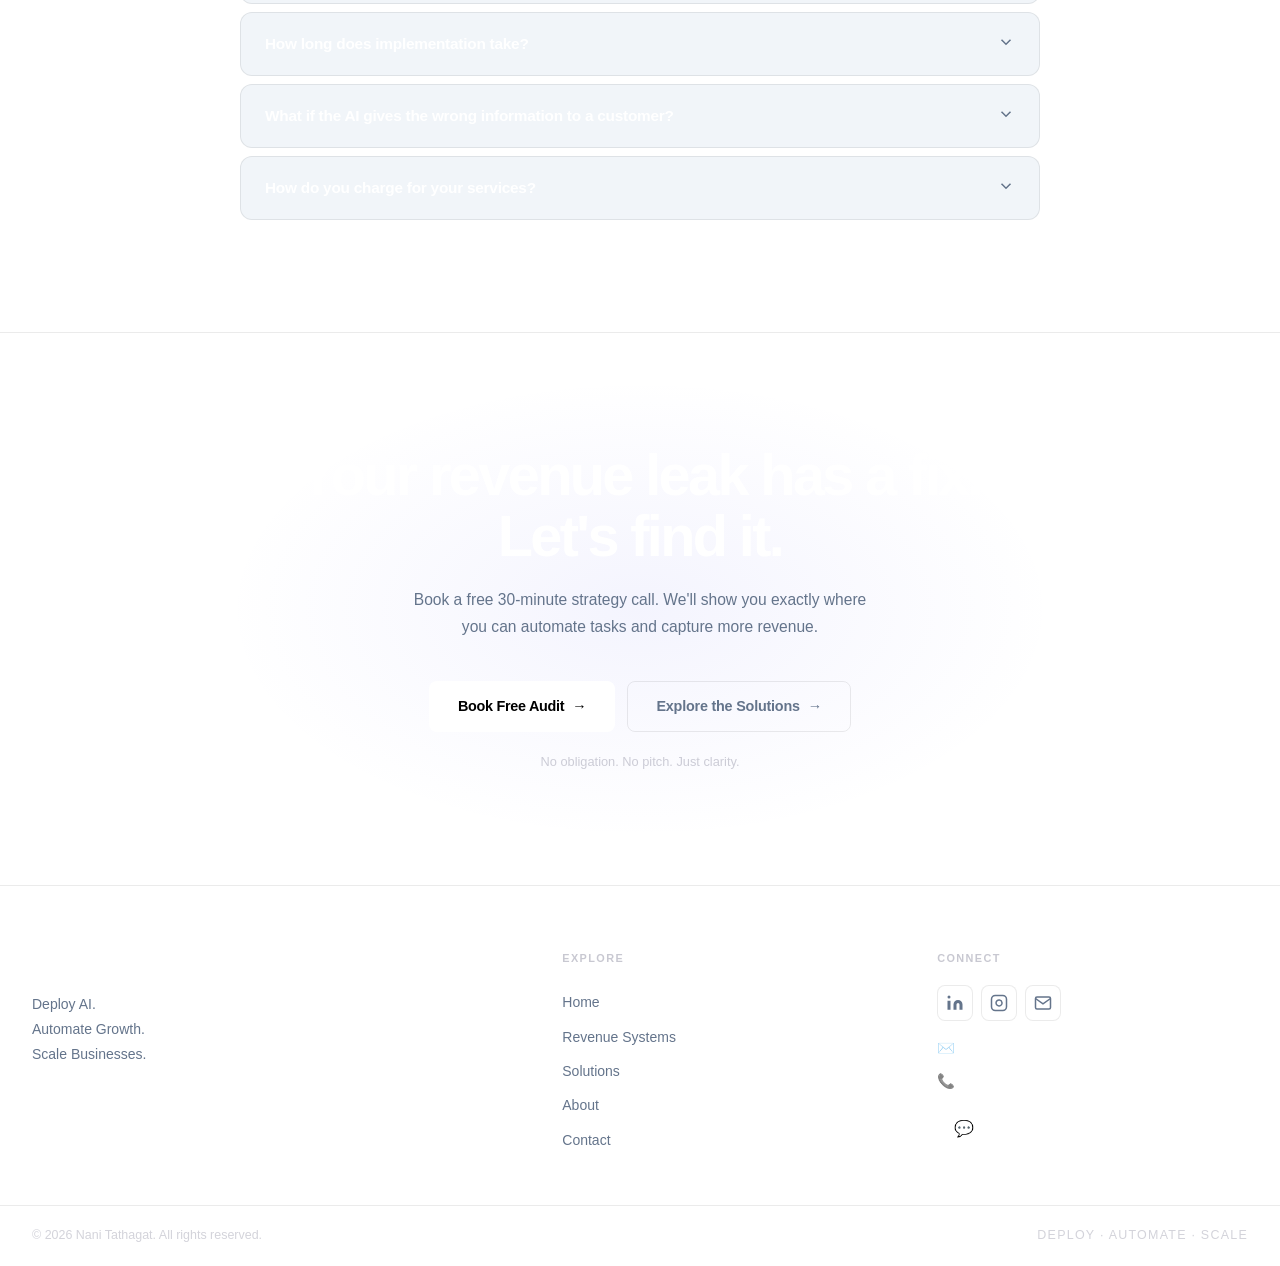
==== commit 8dd11ce2: "change name" ====
--- a/index.html
+++ b/index.html
@@ -5,7 +5,7 @@
   <meta charset="UTF-8" />
   <link rel="icon" href="assets/images/favicon.ico">
   <meta name="viewport" content="width=device-width, initial-scale=1.0" />
-  <title>nani.tathagatO — Deploy AI. Automate Growth. Scale Businesses.</title>
+  <title>nanitathagat — Deploy AI. Automate Growth. Scale Businesses.</title>
   <link rel="preconnect" href="https://fonts.googleapis.com" />
   <link rel="preconnect" href="https://fonts.gstatic.com" crossorigin />
   <link
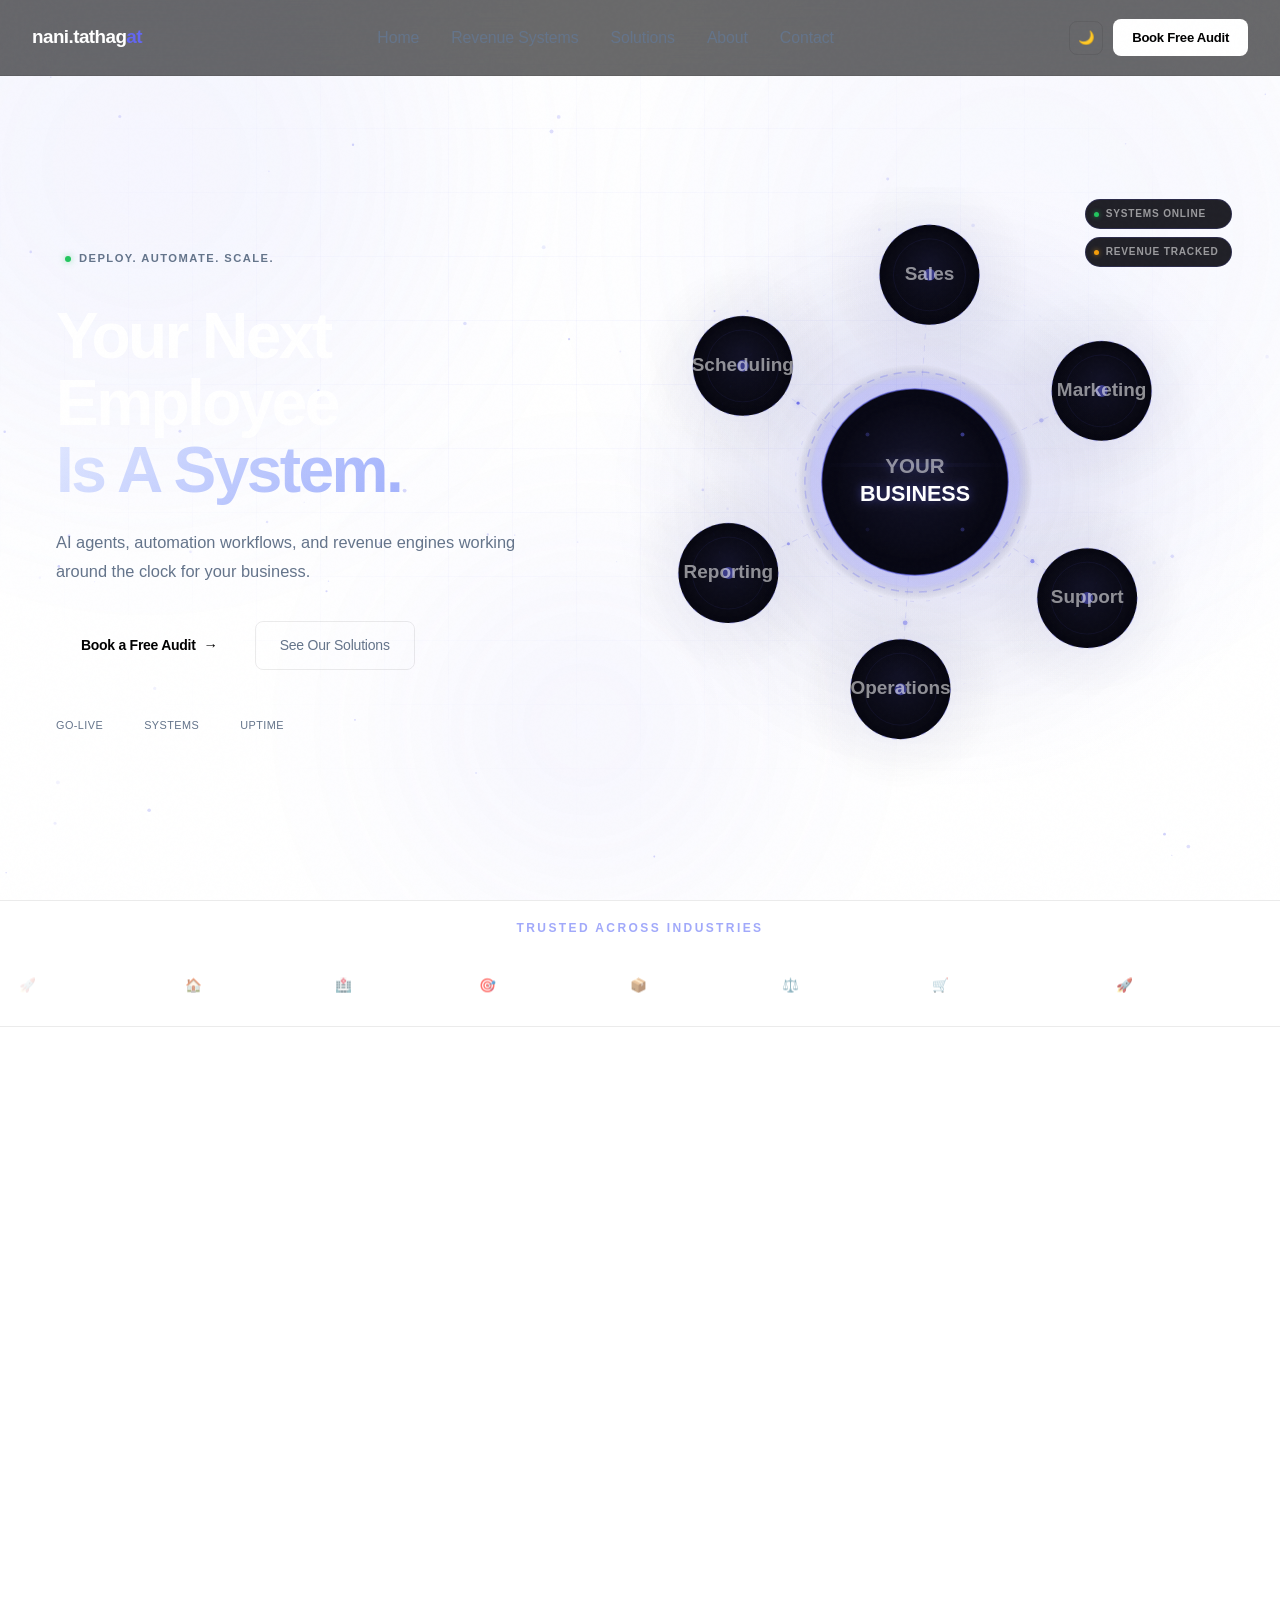
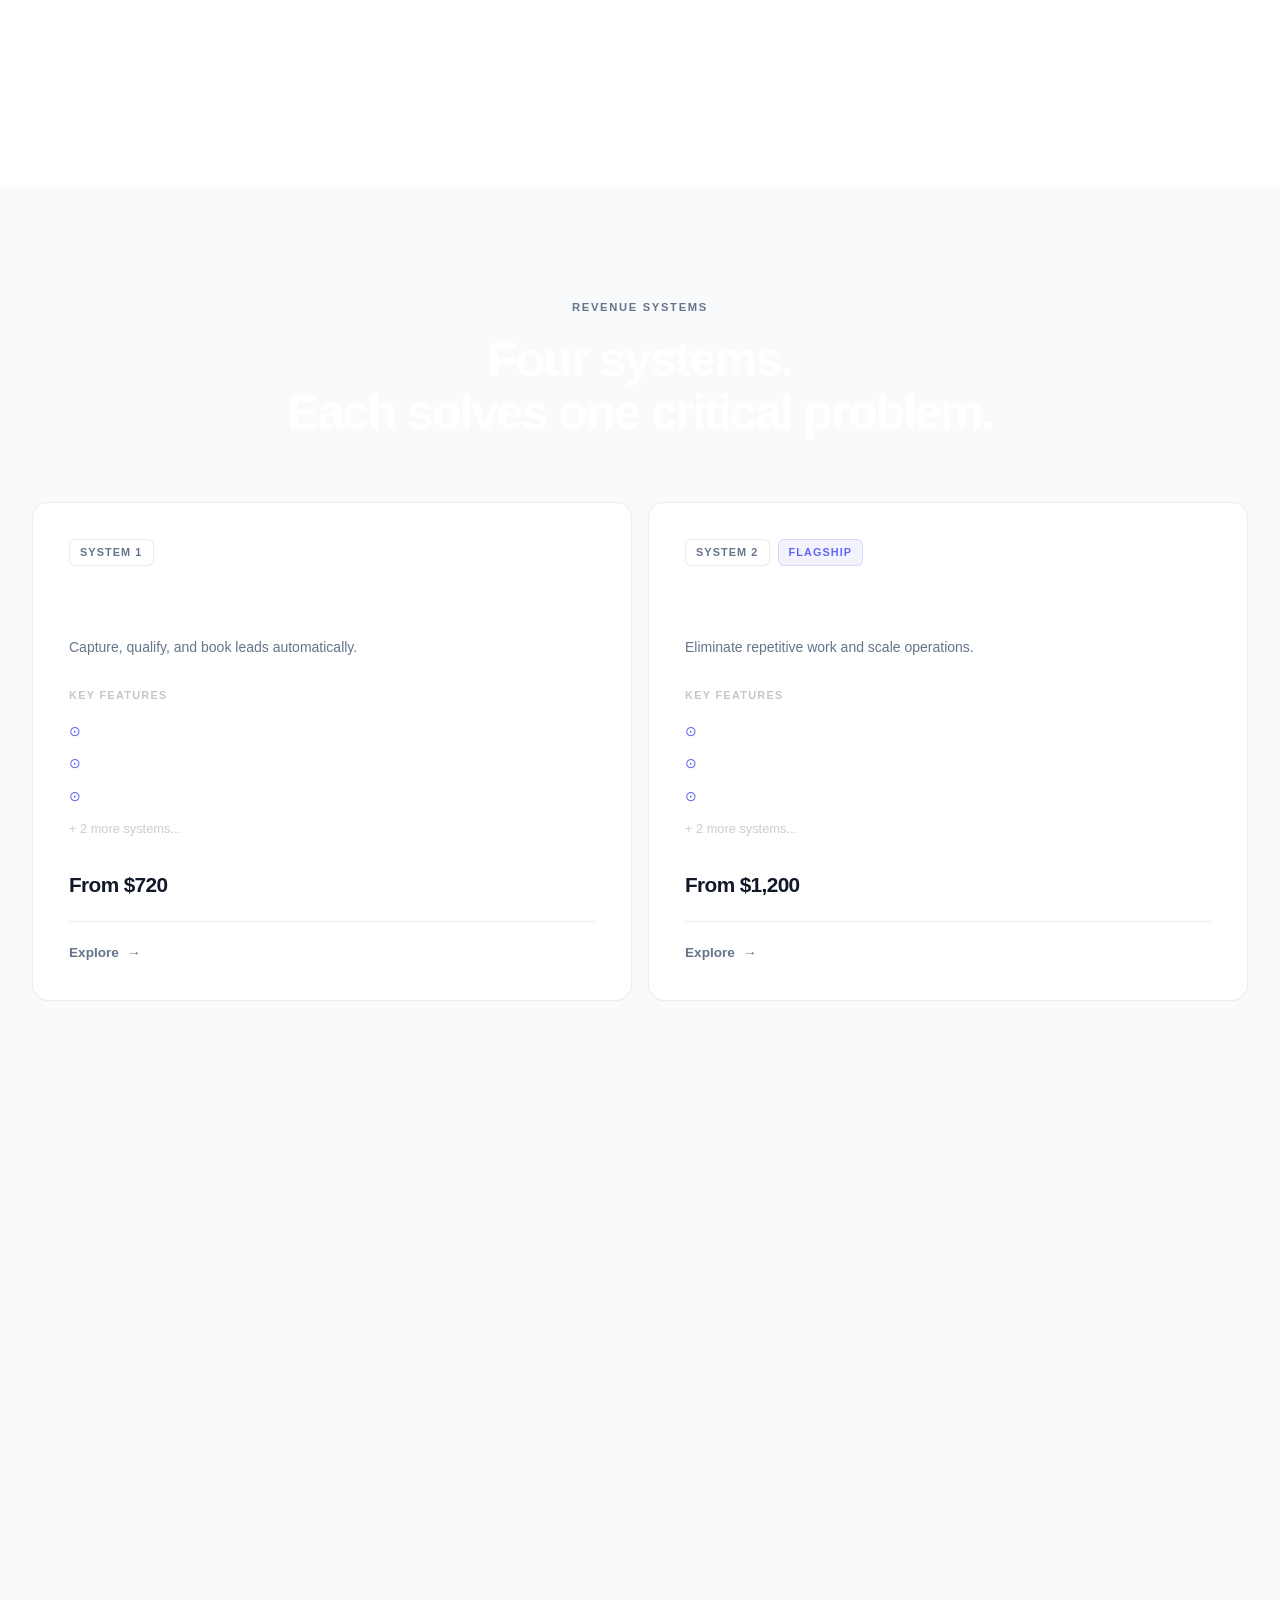
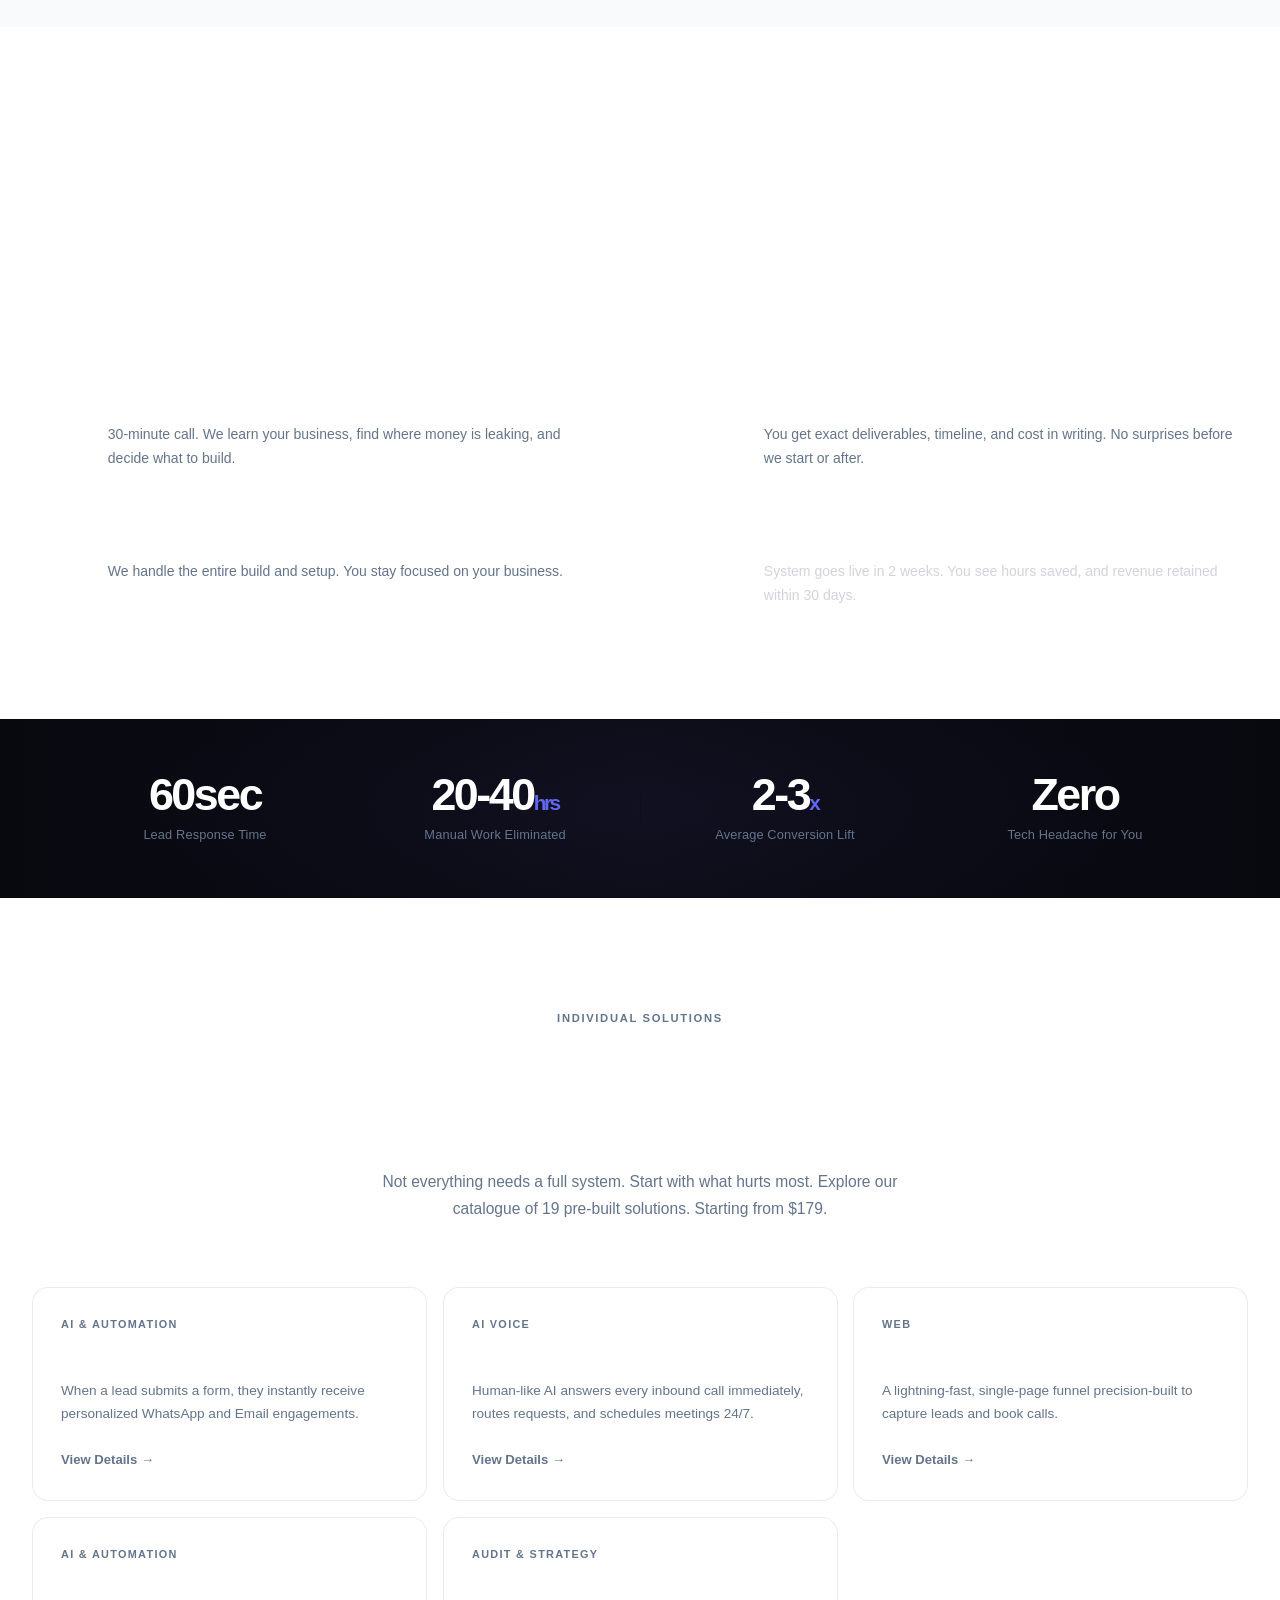
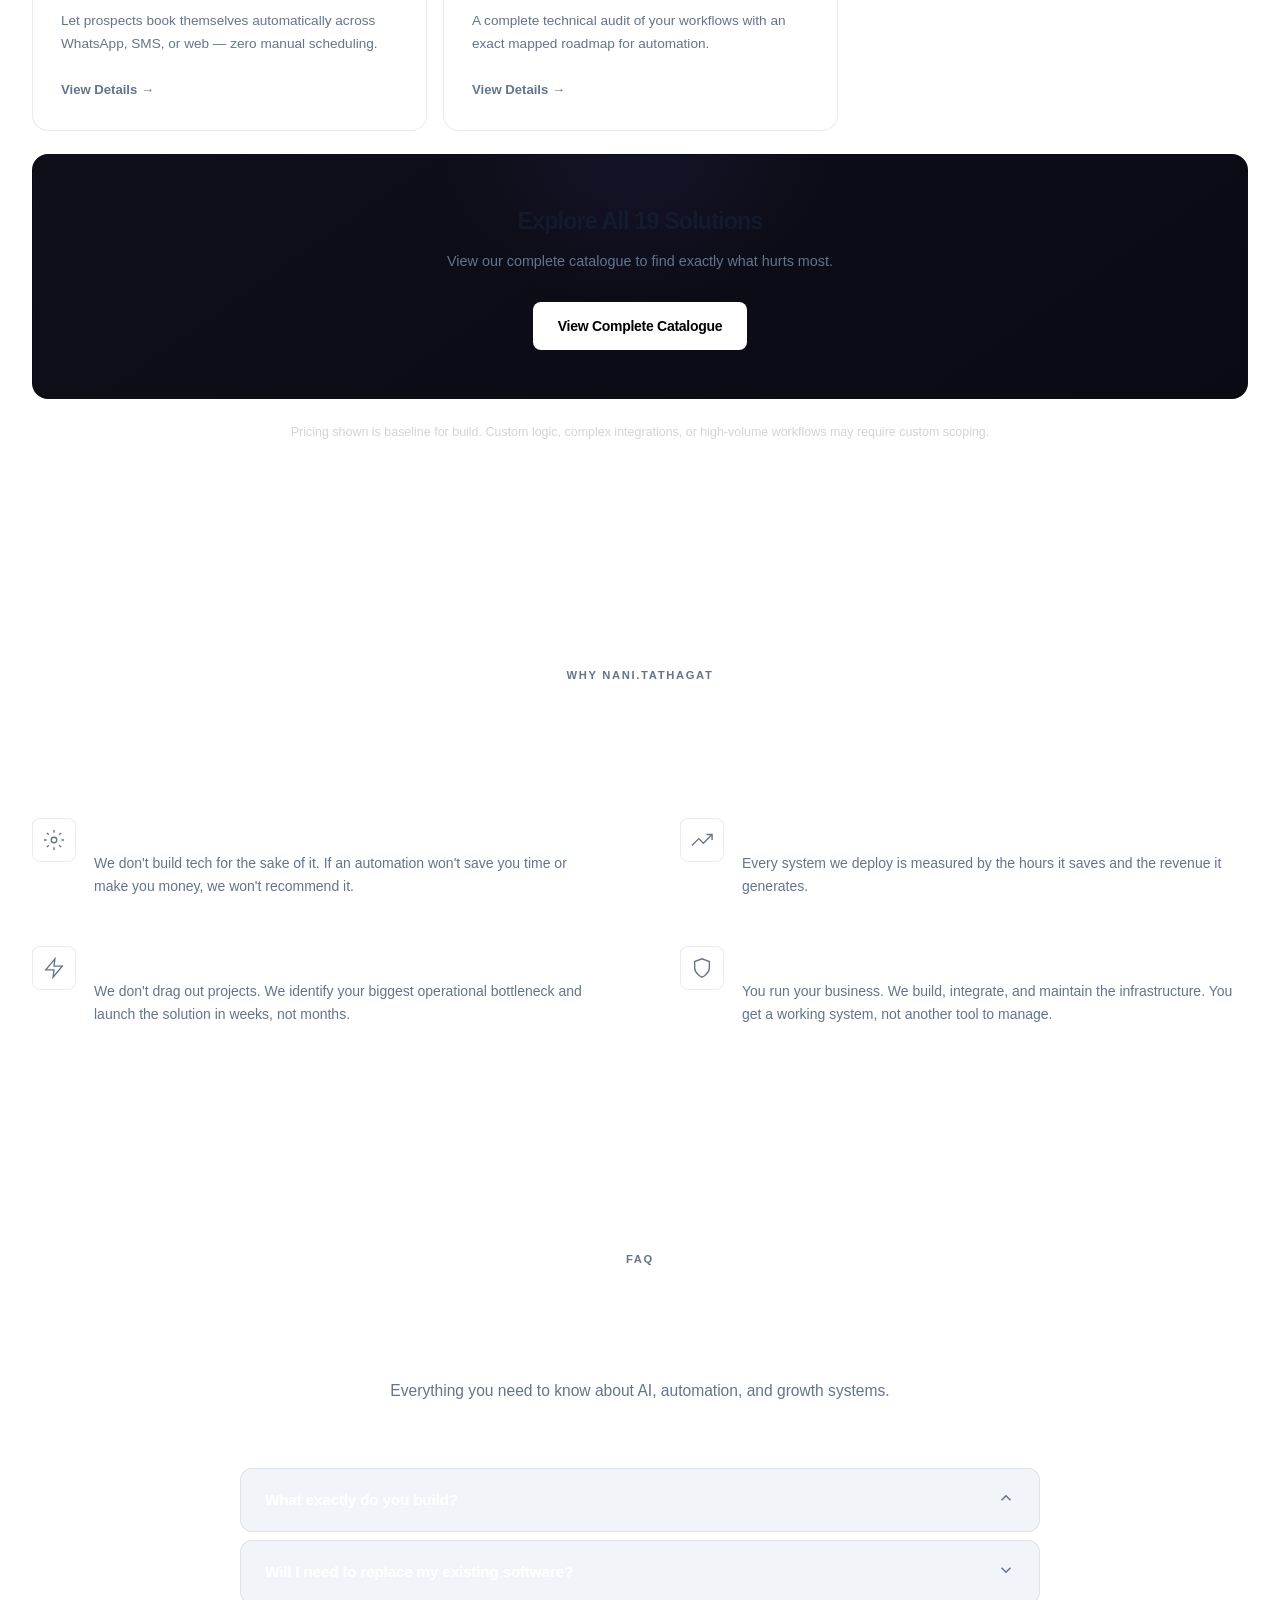
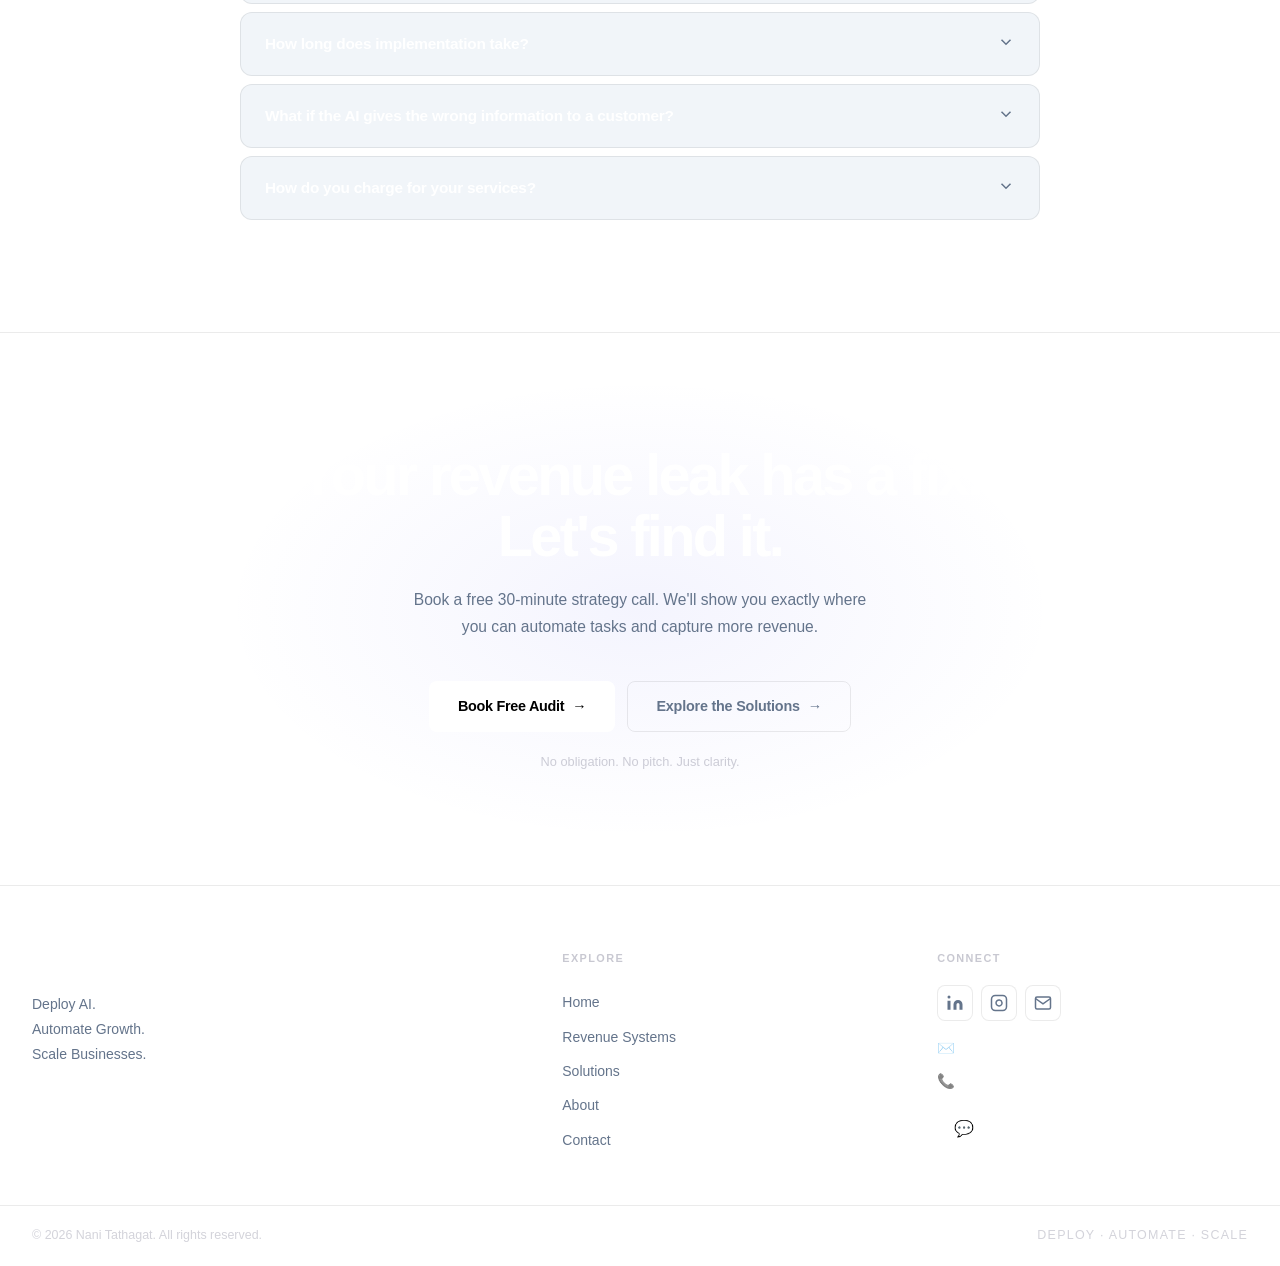
==== commit 13f8ff49: "Added seo" ====
--- a/index.html
+++ b/index.html
@@ -5,13 +5,33 @@
   <meta charset="UTF-8" />
   <link rel="icon" href="assets/images/favicon.ico">
   <meta name="viewport" content="width=device-width, initial-scale=1.0" />
+
   <title>nanitathagat — Deploy AI. Automate Growth. Scale Businesses.</title>
+
+  <!-- SEO Meta Tags -->
+  <meta name="description"
+    content="Nani Tathagat helps businesses deploy AI, automate workflows, increase revenue, and scale operations through innovative digital solutions.">
+
+  <meta name="keywords"
+    content="AI Automation, Business Growth, Revenue Systems, Digital Transformation, Business Consulting, AI Solutions, Automation Services">
+
+  <meta name="robots" content="index, follow">
+
+  <link rel="canonical" href="https://nanitathagat.in/">
+
+  <!-- Open Graph -->
+  <meta property="og:title" content="nanitathagat — Deploy AI. Automate Growth. Scale Businesses.">
+  <meta property="og:description"
+    content="Helping businesses deploy AI, automate processes, and scale revenue through smart digital solutions.">
+  <meta property="og:url" content="https://nanitathagat.in/">
+  <meta property="og:type" content="website">
+
   <link rel="preconnect" href="https://fonts.googleapis.com" />
   <link rel="preconnect" href="https://fonts.gstatic.com" crossorigin />
   <link
     href="https://fonts.googleapis.com/css2?family=Space+Grotesk:wght@400;500;600;700&family=Manrope:wght@300;400;500;600;700;800&display=swap"
     rel="stylesheet">
-  <link rel="stylesheet" href="assets\css\style.css" />
+  <link rel="stylesheet" href="assets/css/style.css" />
 </head>
 
 <body>
--- a/assets/css/style.css
+++ b/assets/css/style.css
@@ -0,0 +1,2825 @@
+/* ===== RESET & BASE ===== */
+*,
+*::before,
+*::after {
+  box-sizing: border-box;
+  margin: 0;
+  padding: 0;
+}
+
+@import url('https://fonts.googleapis.com/css2?family=Syne:wght@400;500;600;700;800&family=DM+Sans:ital,opsz,wght@0,9..40,300;0,9..40,400;0,9..40,500;0,9..40,600;1,9..40,400&display=swap');
+
+:root {
+  --bg: #050508;
+  --bg-card: #08080f;
+  --bg-card2: #0d0d16;
+  --accent: #6366F1;
+  --accent2: #6366f1;
+  --accent-rgb: 99, 102, 241;
+  --text: #FFFFFF;
+  --muted: #8b8b9e;
+  --muted-bright: #a1a1b4;
+  --border: rgba(255, 255, 255, 0.065);
+  --border-blue: rgba(99, 102, 241, 0.2);
+  --glow: rgba(99, 102, 241, 0.06);
+  --font: 'DM Sans', -apple-system, BlinkMacSystemFont, 'Segoe UI', sans-serif;
+  --font-display: 'Syne', var(--font);
+  --radius-sm: 8px;
+  --radius-md: 12px;
+  --radius-lg: 16px;
+  --shadow-card: 0 1px 2px rgba(0, 0, 0, 0.5), 0 8px 32px rgba(0, 0, 0, 0.35), inset 0 1px 0 rgba(255, 255, 255, 0.04);
+  --shadow-hover: 0 2px 8px rgba(0, 0, 0, 0.6), 0 20px 48px rgba(0, 0, 0, 0.45), 0 0 0 1px rgba(99, 102, 241, 0.08), inset 0 1px 0 rgba(255, 255, 255, 0.06);
+  --transition: 0.22s cubic-bezier(0.4, 0, 0.2, 1);
+  --transition-spring: 0.4s cubic-bezier(0.34, 1.56, 0.64, 1);
+}
+
+html {
+  scroll-behavior: smooth;
+  font-size: 16px;
+}
+
+body {
+  background: var(--bg);
+  color: var(--text);
+  font-family: var(--font);
+  line-height: 1.6;
+  overflow-x: hidden;
+  -webkit-font-smoothing: antialiased;
+  -moz-osx-font-smoothing: grayscale;
+  transition:
+    background-color .3s ease,
+    color .3s ease;
+}
+
+a {
+  text-decoration: none;
+  color: inherit;
+}
+
+ul {
+  list-style: none;
+}
+
+/* ===== SCROLLBAR ===== */
+::-webkit-scrollbar {
+  width: 3px;
+}
+
+::-webkit-scrollbar-track {
+  background: transparent;
+}
+
+::-webkit-scrollbar-thumb {
+  background: rgba(99, 102, 241, 0.18);
+  border-radius: 2px;
+}
+
+::-webkit-scrollbar-thumb:hover {
+  background: rgba(99, 102, 241, 0.3);
+}
+
+/* ===== NOISE TEXTURE OVERLAY ===== */
+body::before {
+  content: '';
+  position: fixed;
+  inset: 0;
+  z-index: 9999;
+  pointer-events: none;
+  background-image: url("data:image/svg+xml,%3Csvg viewBox='0 0 256 256' xmlns='http://www.w3.org/2000/svg'%3E%3Cfilter id='noise'%3E%3CfeTurbulence type='fractalNoise' baseFrequency='0.9' numOctaves='4' stitchTiles='stitch'/%3E%3C/filter%3E%3Crect width='100%25' height='100%25' filter='url(%23noise)' opacity='0.03'/%3E%3C/svg%3E");
+  opacity: 0.4;
+}
+
+/* ===== NAVBAR ===== */
+.navbar {
+  position: fixed;
+  top: 0;
+  left: 0;
+  right: 0;
+  z-index: 1000;
+  height: 76px;
+  background: rgba(5, 5, 8, 0.6);
+  backdrop-filter: blur(28px) saturate(1.6);
+  -webkit-backdrop-filter: blur(28px) saturate(1.6);
+  border-bottom: 1px solid var(--border);
+  transition: background var(--transition), border-color var(--transition), box-shadow var(--transition);
+  [data-theme="light"] .navbar {
+  background: rgba(255,255,255,.85);
+  border-bottom: 1px solid rgba(0,0,0,.08);
+}
+
+[data-theme="light"] .navbar.scrolled {
+  background: rgba(255,255,255,.95);
+}
+}
+
+.navbar.scrolled {
+  background: rgba(5, 5, 8, 0.92);
+  border-bottom-color: rgba(255, 255, 255, 0.09);
+  box-shadow: 0 1px 0 rgba(255, 255, 255, 0.04), 0 4px 24px rgba(0, 0, 0, 0.4);
+}
+
+.nav-container {
+  max-width: 1280px;
+  margin: 0 auto;
+  height: 100%;
+  padding: 0 32px;
+  display: flex;
+  align-items: center;
+  gap: 0;
+}
+
+.nav-logo {
+  font-family: var(--font-display);
+  font-size: 1.18rem;
+  font-weight: 700;
+  letter-spacing: -0.03em;
+  color: #fff;
+  flex-shrink: 0;
+  transition: opacity var(--transition);
+}
+
+.nav-logo:hover {
+  opacity: 0.8;
+}
+
+.logo-o {
+  color: var(--accent2);
+}
+
+.nav-links {
+  display: flex;
+  align-items: center;
+  gap: 2px;
+  margin: 0 auto;
+}
+
+.nav-link {
+  font-size: 0.99rem;
+  font-weight: 500;
+  color: var(--muted);
+  position: relative;
+  padding: 7px 15px;
+  border-radius: var(--radius-sm);
+  transition: color var(--transition), background var(--transition);
+  letter-spacing: -0.005em;
+}
+
+.nav-link::after {
+  content: '';
+  position: absolute;
+  bottom: -1px;
+  left: 15px;
+  right: 15px;
+  height: 1px;
+  background: rgba(255, 255, 255, 0.5);
+  transform: scaleX(0);
+  transform-origin: center;
+  transition: transform 0.25s cubic-bezier(0.4, 0, 0.2, 1);
+}
+
+.nav-link:hover,
+.nav-link.active {
+  color: #fff;
+}
+
+.nav-link:hover {
+  background: rgba(255, 255, 255, 0.048);
+}
+
+.nav-link.active::after,
+.nav-link:hover::after {
+  transform: scaleX(1);
+}
+
+.nav-right {
+  display: flex;
+  align-items: center;
+  gap: 10px;
+  flex-shrink: 0;
+}
+
+.theme-toggle {
+  width: 34px;
+  height: 34px;
+  background: transparent;
+  border: 1px solid var(--border);
+  border-radius: var(--radius-sm);
+  display: flex;
+  align-items: center;
+  justify-content: center;
+  cursor: pointer;
+  color: var(--muted);
+  transition: all var(--transition);
+}
+
+.theme-toggle:hover {
+  background: rgba(255, 255, 255, 0.05);
+  color: #fff;
+  border-color: rgba(255, 255, 255, 0.14);
+}
+
+.btn-audit-nav {
+  padding: 7px 18px;
+  background: #fff;
+  color: #000;
+  border-radius: var(--radius-sm);
+  font-size: 0.82rem;
+  font-weight: 600;
+  letter-spacing: -0.02em;
+  transition: all var(--transition);
+  border: 1px solid rgba(255, 255, 255, 0.9);
+  position: relative;
+  overflow: hidden;
+}
+
+.btn-audit-nav::before {
+  content: '';
+  position: absolute;
+  inset: 0;
+  background: rgba(0, 0, 0, 0.06);
+  opacity: 0;
+  transition: opacity var(--transition);
+}
+
+.btn-audit-nav:hover {
+  background: rgba(255, 255, 255, 0.92);
+}
+
+.btn-audit-nav:hover::before {
+  opacity: 1;
+}
+
+.hamburger {
+  display: none;
+  flex-direction: column;
+  gap: 5px;
+  cursor: pointer;
+  background: none;
+  border: none;
+  padding: 4px;
+}
+
+.hamburger span {
+  display: block;
+  width: 20px;
+  height: 1.5px;
+  background: rgba(255, 255, 255, 0.65);
+  border-radius: 1px;
+  transition: all 0.25s;
+}
+
+.mobile-menu {
+    position: fixed;
+    top: 76px;
+    left: 0;
+    width: 100%;
+    height: calc(100vh - 76px);
+
+    background: rgba(5,5,8,0.98);
+    backdrop-filter: blur(25px);
+
+    display: flex;
+    flex-direction: column;
+
+    padding: 40px 30px;
+
+    transform: translateX(100%);
+    transition: transform 0.4s ease;
+
+    z-index: 999;
+}
+
+.mobile-menu.open {
+    transform: translateX(0);
+}
+body.menu-open {
+    overflow: hidden;
+}
+
+.mobile-link {
+  padding: 11px 0;
+  font-size: 0.95rem;
+  font-weight: 500;
+  color: var(--muted);
+  border-bottom: 1px solid var(--border);
+  transition: color var(--transition);
+}
+
+.mobile-link:hover {
+  color: #fff;
+}
+
+/* ===== HERO ===== */
+.hero {
+  min-height: 100vh;
+  display: flex;
+  align-items: center;
+  position: relative;
+  overflow: hidden;
+  padding-top: 76px;
+  background: var(--bg);
+}
+
+.hero-grid-bg {
+  position: absolute;
+  inset: 0;
+  background-image:
+    linear-gradient(rgba(99, 102, 241, 0.04) 1px, transparent 1px),
+    linear-gradient(90deg, rgba(99, 102, 241, 0.04) 1px, transparent 1px);
+  background-size: 64px 64px;
+  mask-image: radial-gradient(ellipse 80% 75% at 50% 40%, black 10%, transparent 72%);
+  -webkit-mask-image: radial-gradient(ellipse 80% 75% at 50% 40%, black 10%, transparent 72%);
+  animation: gridShift 20s ease-in-out infinite;
+}
+
+@keyframes gridShift {
+
+  0%,
+  100% {
+    background-position: 0 0;
+    opacity: 1;
+  }
+
+  50% {
+    background-position: 4px 4px;
+    opacity: 0.7;
+  }
+}
+
+.floating-orb {
+  position: absolute;
+  border-radius: 50%;
+  filter: blur(110px);
+  opacity: 0.08;
+  pointer-events: none;
+  animation: floatOrb 12s ease-in-out infinite;
+  will-change: transform;
+}
+
+.orb1 {
+  width: 600px;
+  height: 600px;
+  background: radial-gradient(circle, #818cf8, #6366f1);
+  top: -15%;
+  left: -12%;
+  animation-delay: 0s;
+}
+
+.orb2 {
+  width: 650px;
+  height: 650px;
+  background: radial-gradient(circle, #818cf8, #6366f1);
+  top: -10%;
+  right: -5%;
+  animation-delay: -5s;
+  opacity: 0.06;
+}
+
+.orb3 {
+  width: 350px;
+  height: 350px;
+  background: radial-gradient(circle, #6366f1, #4f46e5);
+  bottom: 0%;
+  left: 32%;
+  animation-delay: -10s;
+}
+
+@keyframes floatOrb {
+
+  0%,
+  100% {
+    transform: translateY(0px) scale(1);
+  }
+
+  33% {
+    transform: translateY(-20px) scale(1.02);
+  }
+
+  66% {
+    transform: translateY(12px) scale(0.98);
+  }
+}
+
+.hero-container {
+  max-width: 1360px;
+  margin: 0 auto;
+  padding: 64px 48px 64px 56px;
+  display: grid;
+  grid-template-columns: 45fr 55fr;
+  align-items: center;
+  gap: 32px;
+  width: 100%;
+}
+
+.hero-label {
+  display: inline-flex;
+  align-items: center;
+  gap: 8px;
+  font-size: 0.7rem;
+  font-weight: 600;
+  letter-spacing: 0.13em;
+  color: var(--muted);
+  margin-bottom: 28px;
+  padding: 6px 14px 6px 8px;
+  background: rgba(255, 255, 255, 0.03);
+  border: 1px solid rgba(255, 255, 255, 0.08);
+  border-radius: 100px;
+  width: fit-content;
+  backdrop-filter: blur(8px);
+}
+
+.label-dot {
+  width: 6px;
+  height: 6px;
+  border-radius: 50%;
+  background: #22c55e;
+  flex-shrink: 0;
+  animation: pulse 2.5s ease-in-out infinite;
+  box-shadow: 0 0 6px rgba(34, 197, 94, 0.5);
+}
+
+@keyframes pulse {
+
+  0%,
+  100% {
+    opacity: 1;
+    box-shadow: 0 0 0 0 rgba(34, 197, 94, 0.4), 0 0 6px rgba(34, 197, 94, 0.5);
+  }
+
+  50% {
+    opacity: 0.8;
+    box-shadow: 0 0 0 5px rgba(34, 197, 94, 0), 0 0 10px rgba(34, 197, 94, 0.3);
+  }
+}
+
+.hero-heading {
+  font-family: var(--font-display);
+  font-size: clamp(2.7rem, 5vw, 4.4rem);
+  font-weight: 800;
+  line-height: 1.05;
+  letter-spacing: -0.04em;
+  margin-bottom: 24px;
+  color: #fff;
+}
+
+.gradient-text {
+  background: linear-gradient(135deg, #e0e7ff 0%, #a5b4fc 35%, #c7d2fe 65%, #f0f0ff 100%);
+  background-size: 300%;
+  -webkit-background-clip: text;
+  -webkit-text-fill-color: transparent;
+  background-clip: text;
+  animation: shimmer 8s linear infinite;
+}
+
+@keyframes shimmer {
+  0% {
+    background-position: 0% 50%;
+  }
+
+  100% {
+    background-position: 300% 50%;
+  }
+}
+
+.hero-sub {
+  font-size: 1.025rem;
+  color: var(--muted);
+  line-height: 1.72;
+  margin-bottom: 36px;
+  max-width: 480px;
+  font-weight: 400;
+}
+
+.hero-btns {
+  display: flex;
+  gap: 12px;
+  flex-wrap: wrap;
+}
+
+/* Hero trust strip */
+.hero-meta {
+  display: flex;
+  align-items: center;
+  gap: 20px;
+  margin-top: 28px;
+  flex-wrap: wrap;
+}
+
+.hero-meta-divider {
+  width: 1px;
+  height: 28px;
+  background: rgba(255, 255, 255, 0.08);
+  flex-shrink: 0;
+}
+
+.hero-stat {
+  display: flex;
+  flex-direction: column;
+  gap: 1px;
+}
+
+.hero-stat-value {
+  font-family: var(--font-display);
+  font-size: 1.1rem;
+  font-weight: 700;
+  color: #fff;
+  letter-spacing: -0.03em;
+  line-height: 1;
+}
+
+.hero-stat-label {
+  font-size: 0.68rem;
+  font-weight: 500;
+  color: var(--muted);
+  letter-spacing: 0.04em;
+  text-transform: uppercase;
+}
+
+/* Diagram status chips */
+.diagram-chips {
+  position: absolute;
+  top: 6%;
+  right: -2%;
+  display: flex;
+  flex-direction: column;
+  gap: 8px;
+  z-index: 5;
+  pointer-events: none;
+}
+
+.diagram-chip {
+  display: flex;
+  align-items: center;
+  gap: 7px;
+  padding: 6px 12px 6px 8px;
+  background: rgba(8, 8, 16, 0.88);
+  border: 1px solid rgba(99, 102, 241, 0.16);
+  border-radius: 100px;
+  backdrop-filter: blur(12px);
+  white-space: nowrap;
+}
+
+.diagram-chip-dot {
+  width: 5px;
+  height: 5px;
+  border-radius: 50%;
+  background: #22c55e;
+  flex-shrink: 0;
+  animation: pulse 2.5s ease-in-out infinite;
+  box-shadow: 0 0 5px rgba(34, 197, 94, 0.5);
+}
+
+.diagram-chip-dot.orange {
+  background: #f59e0b;
+  box-shadow: 0 0 5px rgba(245, 158, 11, 0.5);
+  animation-delay: -1.2s;
+}
+
+.diagram-chip span {
+  font-size: 0.65rem;
+  font-weight: 600;
+  color: rgba(255, 255, 255, 0.6);
+  letter-spacing: 0.06em;
+  text-transform: uppercase;
+}
+
+
+/* ===== BUTTONS ===== */
+.btn-primary {
+  display: inline-flex;
+  align-items: center;
+  gap: 8px;
+  padding: 12px 24px;
+  background: #fff;
+  color: #000;
+  border-radius: var(--radius-sm);
+  font-weight: 600;
+  font-size: 0.875rem;
+  transition: all 0.25s cubic-bezier(0.4, 0, 0.2, 1);
+  border: 1px solid rgba(255, 255, 255, 0.9);
+  letter-spacing: -0.02em;
+  position: relative;
+  overflow: hidden;
+}
+
+.btn-primary::after {
+  content: '';
+  position: absolute;
+  inset: 0;
+  background: linear-gradient(135deg, rgba(255, 255, 255, 0.15) 0%, transparent 60%);
+  opacity: 0;
+  transition: opacity 0.25s;
+}
+
+.btn-primary:hover {
+  background: rgba(255, 255, 255, 0.92);
+  transform: translateY(-2px);
+  box-shadow: 0 6px 24px rgba(0, 0, 0, 0.35), 0 0 0 1px rgba(255, 255, 255, 0.15);
+}
+
+.btn-primary:hover::after {
+  opacity: 1;
+}
+
+.btn-primary:active {
+  transform: translateY(0) scale(0.97);
+}
+
+.btn-arrow {
+  font-size: 0.9rem;
+  transition: transform 0.25s cubic-bezier(0.34, 1.56, 0.64, 1);
+  display: inline-block;
+}
+
+.btn-primary:hover .btn-arrow {
+  transform: translateX(4px);
+}
+
+.btn-secondary {
+  display: inline-flex;
+  align-items: center;
+  padding: 12px 24px;
+  background: transparent;
+  color: var(--muted);
+  border: 1px solid var(--border);
+  border-radius: var(--radius-sm);
+  font-weight: 500;
+  font-size: 0.875rem;
+  transition: all 0.25s cubic-bezier(0.4, 0, 0.2, 1);
+  letter-spacing: -0.015em;
+}
+
+.btn-secondary:hover {
+  border-color: rgba(255, 255, 255, 0.18);
+  color: #fff;
+  background: rgba(255, 255, 255, 0.04);
+  transform: translateY(-2px);
+  box-shadow: 0 4px 16px rgba(0, 0, 0, 0.25);
+}
+
+/*  ===========new code start === */
+
+/*====================================
+      CORE VARS — matches your site exactly
+    =====================================*/
+*,
+*::before,
+*::after {
+  box-sizing: border-box;
+  margin: 0;
+  padding: 0;
+}
+
+:root {
+  --bg: #050508;
+  --bg-card: #08080f;
+  --accent: #6366F1;
+  --accent-rgb: 99, 102, 241;
+  --text: #FFFFFF;
+  --muted: #8b8b9e;
+  --border: rgba(255, 255, 255, 0.065);
+  --font: 'DM Sans', sans-serif;
+  --font-display: 'Syne', var(--font);
+}
+
+html,
+body {
+  background: var(--bg);
+  color: var(--text);
+  font-family: var(--font);
+  overflow-x: hidden;
+}
+
+/*====================================
+      PREVIEW SHELL (remove in production)
+    =====================================*/
+.preview-label {
+  text-align: center;
+  padding: 12px;
+  font-size: 0.7rem;
+  letter-spacing: 0.12em;
+  color: rgba(99, 102, 241, 0.5);
+  border-bottom: 1px solid rgba(99, 102, 241, 0.1);
+  font-family: var(--font-display);
+}
+
+/*====================================
+      HERO SECTION
+    =====================================*/
+.hero {
+  min-height: 100vh;
+  display: flex;
+  align-items: center;
+  position: relative;
+  overflow: hidden;
+  padding-top: 76px;
+  background: var(--bg);
+}
+
+/* Grid background */
+.hero-grid-bg {
+  position: absolute;
+  inset: 0;
+  background-image:
+    linear-gradient(rgba(99, 102, 241, 0.04) 1px, transparent 1px),
+    linear-gradient(90deg, rgba(99, 102, 241, 0.04) 1px, transparent 1px);
+  background-size: 64px 64px;
+  mask-image: radial-gradient(ellipse 80% 75% at 50% 40%, black 10%, transparent 72%);
+  -webkit-mask-image: radial-gradient(ellipse 80% 75% at 50% 40%, black 10%, transparent 72%);
+  animation: gridShift 20s ease-in-out infinite;
+}
+
+@keyframes gridShift {
+
+  0%,
+  100% {
+    background-position: 0 0;
+    opacity: 1;
+  }
+
+  50% {
+    background-position: 4px 4px;
+    opacity: 0.7;
+  }
+}
+
+/* Ambient orbs */
+.floating-orb {
+  position: absolute;
+  border-radius: 50%;
+  filter: blur(110px);
+  pointer-events: none;
+  animation: floatOrb 12s ease-in-out infinite;
+}
+
+.orb1 {
+  width: 600px;
+  height: 600px;
+  background: radial-gradient(circle, #818cf8, #6366f1);
+  top: -15%;
+  left: -12%;
+  opacity: 0.07;
+  animation-delay: 0s;
+}
+
+.orb2 {
+  width: 650px;
+  height: 650px;
+  background: radial-gradient(circle, #818cf8, #6366f1);
+  top: -10%;
+  right: -5%;
+  opacity: 0.05;
+  animation-delay: -5s;
+}
+
+.orb3 {
+  width: 350px;
+  height: 350px;
+  background: radial-gradient(circle, #6366f1, #4f46e5);
+  bottom: 0;
+  left: 32%;
+  opacity: 0.06;
+  animation-delay: -10s;
+}
+
+@keyframes floatOrb {
+
+  0%,
+  100% {
+    transform: translateY(0px) scale(1);
+  }
+
+  33% {
+    transform: translateY(-20px) scale(1.02);
+  }
+
+  66% {
+    transform: translateY(12px) scale(0.98);
+  }
+}
+
+/* Layout */
+.hero-container {
+  max-width: 1360px;
+  margin: 0 auto;
+  padding: 64px 48px 64px 56px;
+  display: grid;
+  grid-template-columns: 45fr 55fr;
+  align-items: center;
+  gap: 24px;
+  width: 100%;
+  position: relative;
+  z-index: 1;
+}
+
+/*====================================
+      LEFT SIDE — unchanged from your site
+    =====================================*/
+.hero-label {
+  display: inline-flex;
+  align-items: center;
+  gap: 8px;
+  font-size: 0.7rem;
+  font-weight: 600;
+  letter-spacing: 0.13em;
+  color: var(--muted);
+  margin-bottom: 28px;
+  padding: 6px 14px 6px 8px;
+  background: rgba(255, 255, 255, 0.03);
+  border: 1px solid rgba(255, 255, 255, 0.08);
+  border-radius: 100px;
+  width: fit-content;
+  backdrop-filter: blur(8px);
+}
+
+.label-dot {
+  width: 6px;
+  height: 6px;
+  border-radius: 50%;
+  background: #22c55e;
+  flex-shrink: 0;
+  animation: labelPulse 2.5s ease-in-out infinite;
+  box-shadow: 0 0 6px rgba(34, 197, 94, 0.5);
+}
+
+@keyframes labelPulse {
+
+  0%,
+  100% {
+    box-shadow: 0 0 0 0 rgba(34, 197, 94, 0.4), 0 0 6px rgba(34, 197, 94, 0.5);
+  }
+
+  50% {
+    box-shadow: 0 0 0 5px rgba(34, 197, 94, 0), 0 0 10px rgba(34, 197, 94, 0.3);
+  }
+}
+
+.hero-heading {
+  font-family: var(--font-display);
+  font-size: clamp(2.7rem, 5vw, 4.4rem);
+  font-weight: 800;
+  line-height: 1.05;
+  letter-spacing: -0.04em;
+  margin-bottom: 24px;
+  color: #fff;
+}
+
+.gradient-text {
+  background: linear-gradient(135deg, #e0e7ff 0%, #a5b4fc 35%, #c7d2fe 65%, #f0f0ff 100%);
+  background-size: 300%;
+  -webkit-background-clip: text;
+  -webkit-text-fill-color: transparent;
+  background-clip: text;
+  animation: shimmer 8s linear infinite;
+}
+
+@keyframes shimmer {
+  0% {
+    background-position: 0% 50%;
+  }
+
+  100% {
+    background-position: 300% 50%;
+  }
+}
+
+.hero-sub {
+  font-size: 1.025rem;
+  color: var(--muted);
+  line-height: 1.72;
+  margin-bottom: 36px;
+  max-width: 480px;
+  font-weight: 400;
+}
+
+.hero-btns {
+  display: flex;
+  gap: 12px;
+  flex-wrap: wrap;
+}
+
+.btn-primary {
+  display: inline-flex;
+  align-items: center;
+  gap: 8px;
+  padding: 12px 24px;
+  background: #fff;
+  color: #000;
+  border-radius: 8px;
+  font-weight: 600;
+  font-size: 0.875rem;
+  border: 1px solid rgba(255, 255, 255, 0.9);
+  letter-spacing: -0.02em;
+  transition: all 0.25s;
+  cursor: pointer;
+}
+
+.btn-primary:hover {
+  background: rgba(255, 255, 255, 0.92);
+  transform: translateY(-2px);
+}
+
+.btn-secondary {
+  display: inline-flex;
+  align-items: center;
+  padding: 12px 24px;
+  background: transparent;
+  color: var(--muted);
+  border: 1px solid var(--border);
+  border-radius: 8px;
+  font-weight: 500;
+  font-size: 0.875rem;
+  transition: all 0.25s;
+  cursor: pointer;
+}
+
+.btn-secondary:hover {
+  border-color: rgba(255, 255, 255, 0.18);
+  color: #fff;
+  transform: translateY(-2px);
+}
+
+.hero-meta {
+  display: flex;
+  align-items: center;
+  gap: 20px;
+  margin-top: 28px;
+  flex-wrap: wrap;
+}
+
+.hero-meta-divider {
+  width: 1px;
+  height: 28px;
+  background: rgba(255, 255, 255, 0.08);
+}
+
+.hero-stat {
+  display: flex;
+  flex-direction: column;
+  gap: 1px;
+}
+
+.hero-stat-value {
+  font-family: var(--font-display);
+  font-size: 1.1rem;
+  font-weight: 700;
+  color: #fff;
+  letter-spacing: -0.03em;
+  line-height: 1;
+}
+
+.hero-stat-label {
+  font-size: 0.68rem;
+  font-weight: 500;
+  color: var(--muted);
+  letter-spacing: 0.04em;
+  text-transform: uppercase;
+}
+
+/*====================================
+      RIGHT SIDE — THE NEW PREMIUM GRAPHIC
+    =====================================*/
+.hero-right {
+  display: flex;
+  justify-content: center;
+  align-items: center;
+  position: relative;
+}
+
+.hero-right::before {
+  content: '';
+  position: absolute;
+  inset: -10% -5%;
+  background: radial-gradient(ellipse 70% 60% at 55% 50%, rgba(99, 102, 241, 0.09) 0%, transparent 70%);
+  pointer-events: none;
+  z-index: 0;
+}
+
+/* Outer wrapper */
+.os-graphic {
+  position: relative;
+  width: 100%;
+  max-width: 660px;
+  z-index: 1;
+}
+
+/* Status chips — top right */
+.diagram-chips {
+  position: absolute;
+  top: 2%;
+  right: 0%;
+  display: flex;
+  flex-direction: column;
+  gap: 8px;
+  z-index: 10;
+  pointer-events: none;
+}
+
+.diagram-chip {
+  display: flex;
+  align-items: center;
+  gap: 7px;
+  padding: 6px 12px 6px 8px;
+  background: rgba(8, 8, 16, 0.9);
+  border: 1px solid rgba(99, 102, 241, 0.18);
+  border-radius: 100px;
+  backdrop-filter: blur(16px);
+  white-space: nowrap;
+}
+
+.chip-dot {
+  width: 5px;
+  height: 5px;
+  border-radius: 50%;
+  flex-shrink: 0;
+  animation: chipPulse 2.5s ease-in-out infinite;
+}
+
+.chip-dot.green {
+  background: #22c55e;
+  box-shadow: 0 0 5px rgba(34, 197, 94, 0.6);
+}
+
+.chip-dot.amber {
+  background: #f59e0b;
+  box-shadow: 0 0 5px rgba(245, 158, 11, 0.6);
+  animation-delay: -1.2s;
+}
+
+@keyframes chipPulse {
+
+  0%,
+  100% {
+    opacity: 1;
+  }
+
+  50% {
+    opacity: 0.55;
+  }
+}
+
+.diagram-chip span {
+  font-size: 0.63rem;
+  font-weight: 600;
+  color: rgba(255, 255, 255, 0.55);
+  letter-spacing: 0.08em;
+  text-transform: uppercase;
+  font-family: var(--font);
+}
+
+/* Canvas container */
+.os-canvas-wrap {
+  position: relative;
+  width: 100%;
+  padding-bottom: 95%;
+  /* aspect ratio ~1:0.95 */
+}
+
+/* The main canvas */
+#osCanvas {
+  position: absolute;
+  inset: 0;
+  width: 100%;
+  height: 100%;
+}
+
+/* Revenue leak badge */
+.leak-badge {
+  position: absolute;
+  bottom: 14%;
+  left: 50%;
+  transform: translateX(-50%);
+  background: rgba(8, 8, 15, 0.96);
+  border: 1px solid rgba(239, 68, 68, 0.3);
+  color: #f87171;
+  font-size: 0.62rem;
+  font-weight: 700;
+  letter-spacing: 0.12em;
+  padding: 5px 14px;
+  border-radius: 6px;
+  font-family: var(--font-display);
+  opacity: 0;
+  box-shadow: 0 0 0 rgba(239, 68, 68, 0);
+  transition: opacity 0.4s, box-shadow 0.4s;
+  pointer-events: none;
+  z-index: 8;
+  white-space: nowrap;
+}
+
+.leak-badge.visible {
+  opacity: 1;
+  box-shadow: 0 0 24px rgba(239, 68, 68, 0.18);
+}
+
+/*====================================
+      MOBILE
+    =====================================*/
+@media (max-width: 768px) {
+  .hero-container {
+    grid-template-columns: 1fr;
+    gap: 48px;
+    padding: 80px 24px;
+  }
+
+  .hero-right {
+    display: none;
+  }
+
+  .hero-sub {
+    max-width: 100%;
+  }
+
+  .hero-meta {
+    display: none;
+  }
+  
+}
+
+
+
+/*  ===========new code end === */
+
+/* ===== INDUSTRIES BAR ===== */
+.industries-bar {
+  border-top: 1px solid var(--border);
+  border-bottom: 1px solid var(--border);
+  padding: 0;
+  overflow: hidden;
+  background: var(--bg);
+}
+
+.industries-label{
+  display:flex;
+  align-items:center;
+  justify-content:center;
+  gap:16px;
+
+  font-size:.75rem;
+  font-weight:600;
+  letter-spacing:.2em;
+  text-transform:uppercase;
+
+  color: rgba(129,140,248,.75);
+
+  padding:18px 0 12px;
+}
+
+.industries-label span{
+  width:60px;
+  height:1px;
+
+  background:rgba(255,255,255,.15);
+}
+
+.industries-track-wrap {
+  overflow: hidden;
+  padding: 14px 0 18px;
+  mask-image: linear-gradient(to right, transparent, black 12%, black 88%, transparent);
+}
+
+.industries-track {
+  display: flex;
+  align-items: center;
+  width: fit-content;
+  animation: scrollTrack 55s linear infinite;
+}
+
+.industries-group {
+  display: flex;
+  align-items: center;
+  gap: 20px;
+  flex-shrink: 0;
+  padding-right: 48px;
+}
+
+@keyframes scrollTrack {
+  from {
+    transform: translateX(0);
+  }
+
+  to {
+    transform: translateX(-50%);
+  }
+}
+
+.industry-item {
+  display: flex;
+  align-items: center;
+  justify-content: center;
+
+  padding: 10px 18px;
+
+  border: 1px solid rgba(255,255,255,0.08);
+
+  background: rgba(255,255,255,0.03);
+
+  backdrop-filter: blur(10px);
+
+  border-radius: 999px;
+
+  color: rgba(255,255,255,0.65);
+
+  white-space: nowrap;
+
+  font-size: 0.85rem;
+
+  font-weight: 500;
+
+  transition: all .3s ease;
+}
+
+.industry-item:hover {
+  color: #fff;
+
+  transform: translateY(-2px);
+
+  border-color: rgba(129,140,248,0.35);
+
+  box-shadow:
+    0 0 20px rgba(129,140,248,.15),
+    0 0 40px rgba(129,140,248,.08);
+}
+
+.industry-sep {
+  color: rgba(255, 255, 255, 0.1);
+  font-size: 0.4rem;
+}
+
+/* ===== SECTIONS COMMON ===== */
+.section-container {
+  max-width: 1280px;
+  margin: 0 auto;
+  padding: 112px 32px;
+}
+
+.section-eyebrow {
+  font-size: 0.7rem;
+  font-weight: 600;
+  letter-spacing: 0.15em;
+  color: var(--muted);
+  text-align: center;
+  margin-bottom: 16px;
+  text-transform: uppercase;
+}
+
+.section-heading {
+  font-family: var(--font-display);
+  font-size: clamp(2rem, 3.8vw, 3.1rem);
+  font-weight: 800;
+  text-align: center;
+  line-height: 1.08;
+  letter-spacing: -0.04em;
+  margin-bottom: 20px;
+  color: #fff;
+}
+
+.section-sub {
+  text-align: center;
+  color: var(--muted);
+  font-size: 0.975rem;
+  line-height: 1.72;
+  max-width: 540px;
+  margin: 0 auto 64px;
+}
+
+.muted-text {
+  color: var(--muted);
+}
+
+/* ===== PROBLEM CARDS ===== */
+.problem-section {
+  background: var(--bg);
+}
+
+.problem-heading {
+  font-family: var(--font-display);
+  font-size: clamp(2rem, 3.8vw, 3.1rem);
+  font-weight: 800;
+  text-align: center;
+  line-height: 1.08;
+  letter-spacing: -0.04em;
+  margin-bottom: 64px;
+  color: #fff;
+}
+
+.problem-cards {
+  display: grid;
+  grid-template-columns: repeat(4, 1fr);
+  gap: 12px;
+  margin-bottom: 48px;
+}
+
+.problem-card {
+  background: var(--bg-card2);
+  border: 1px solid var(--border);
+  border-radius: var(--radius-lg);
+  padding: 28px 24px;
+  transition: border-color 0.3s, transform 0.3s cubic-bezier(0.34, 1.3, 0.64, 1), box-shadow 0.3s;
+  animation-delay: var(--delay);
+  position: relative;
+  overflow: hidden;
+}
+
+.problem-card::before {
+  content: '';
+  position: absolute;
+  top: 0;
+  left: 0;
+  right: 0;
+  height: 1px;
+  background: linear-gradient(90deg, transparent, rgba(99, 102, 241, 0.3), transparent);
+  opacity: 0;
+  transition: opacity 0.3s;
+}
+
+.problem-card:hover {
+  border-color: rgba(99, 102, 241, 0.2);
+  transform: translateY(-4px);
+  box-shadow: var(--shadow-hover);
+}
+
+.problem-card:hover::before {
+  opacity: 1;
+}
+
+.card-top {
+  display: flex;
+  align-items: center;
+  justify-content: space-between;
+  margin-bottom: 20px;
+}
+
+.card-icon {
+  width: 40px;
+  height: 40px;
+  background: rgba(255, 255, 255, 0.04);
+  border: 1px solid var(--border);
+  border-radius: var(--radius-sm);
+  display: flex;
+  align-items: center;
+  justify-content: center;
+  color: var(--muted);
+  transition: all 0.3s;
+}
+
+.problem-card:hover .card-icon {
+  border-color: rgba(99, 102, 241, 0.25);
+  color: rgba(99, 102, 241, 0.8);
+  background: rgba(99, 102, 241, 0.06);
+}
+
+.card-num {
+  font-family: var(--font-display);
+  font-size: 1.9rem;
+  font-weight: 800;
+  color: rgba(255, 255, 255, 0.06);
+  letter-spacing: -0.05em;
+  line-height: 1;
+}
+
+.card-title {
+  font-size: 1rem;
+  font-weight: 600;
+  margin-bottom: 10px;
+  letter-spacing: -0.025em;
+  color: #fff;
+}
+
+.card-text {
+  font-size: 0.85rem;
+  color: var(--muted);
+  line-height: 1.68;
+}
+
+.problem-cta {
+  text-align: center;
+}
+
+.btn-large {
+  padding: 13px 32px;
+  font-size: 0.9rem;
+}
+
+/* ===== SYSTEMS SECTION ===== */
+.systems-section {
+  background: var(--bg-card);
+}
+
+.systems-grid {
+  display: grid;
+  grid-template-columns: 1fr 1fr;
+  gap: 16px;
+  margin-top: 64px;
+}
+
+.system-card {
+  background: linear-gradient(145deg, #0f0f1a 0%, #0a0a14 100%);
+  border: 1px solid var(--border);
+  border-radius: var(--radius-lg);
+  padding: 36px;
+  transition: border-color 0.3s, transform 0.35s cubic-bezier(0.34, 1.3, 0.64, 1), box-shadow 0.3s;
+  animation-delay: var(--delay);
+  display: flex;
+  flex-direction: column;
+  position: relative;
+  overflow: hidden;
+}
+
+.system-card::after {
+  content: '';
+  position: absolute;
+  top: -50%;
+  right: -50%;
+  width: 100%;
+  height: 100%;
+  background: radial-gradient(circle, rgba(99, 102, 241, 0.04) 0%, transparent 65%);
+  opacity: 0;
+  transition: opacity 0.4s;
+  pointer-events: none;
+}
+
+.system-card:hover {
+  border-color: rgba(255, 255, 255, 0.12);
+  transform: translateY(-4px);
+  box-shadow: var(--shadow-hover);
+}
+
+.system-card:hover::after {
+  opacity: 1;
+}
+
+.system-card-flagship {
+  border-color: rgba(99, 102, 241, 0.18);
+}
+
+.system-card-flagship::after {
+  background: radial-gradient(circle, rgba(99, 102, 241, 0.07) 0%, transparent 65%);
+}
+
+.system-card-flagship:hover {
+  border-color: rgba(99, 102, 241, 0.32);
+}
+
+.system-card-header {
+  display: flex;
+  gap: 8px;
+  margin-bottom: 24px;
+}
+
+.system-badge {
+  display: inline-flex;
+  padding: 4px 10px;
+  background: rgba(255, 255, 255, 0.04);
+  border: 1px solid var(--border);
+  border-radius: 6px;
+  font-size: 0.68rem;
+  font-weight: 600;
+  letter-spacing: 0.1em;
+  color: var(--muted);
+  text-transform: uppercase;
+}
+
+.flagship-badge {
+  display: inline-flex;
+  padding: 4px 10px;
+  background: rgba(99, 102, 241, 0.08);
+  border: 1px solid rgba(99, 102, 241, 0.2);
+  border-radius: 6px;
+  font-size: 0.68rem;
+  font-weight: 600;
+  letter-spacing: 0.1em;
+  color: var(--accent);
+  text-transform: uppercase;
+}
+
+.system-title {
+  font-family: var(--font-display);
+  font-size: 1.45rem;
+  font-weight: 700;
+  margin-bottom: 8px;
+  letter-spacing: -0.035em;
+  color: #fff;
+}
+
+.system-sub {
+  font-size: 0.875rem;
+  color: var(--muted);
+  margin-bottom: 28px;
+  line-height: 1.65;
+}
+
+.system-features-label {
+  font-size: 0.68rem;
+  font-weight: 600;
+  letter-spacing: 0.12em;
+  color: rgba(139, 139, 158, 0.5);
+  text-transform: uppercase;
+  margin-bottom: 16px;
+}
+
+.system-features {
+  display: flex;
+  flex-direction: column;
+  gap: 10px;
+  margin-bottom: 12px;
+}
+
+.system-features li {
+  display: flex;
+  align-items: center;
+  gap: 10px;
+  font-size: 0.875rem;
+  color: rgba(255, 255, 255, 0.65);
+}
+
+.feature-icon {
+  color: var(--accent);
+  font-size: 0.9rem;
+  line-height: 1;
+  flex-shrink: 0;
+}
+
+.more-systems {
+  font-size: 0.8rem;
+  color: rgba(139, 139, 158, 0.45);
+  margin-bottom: 28px;
+}
+
+.system-price {
+  font-family: var(--font-display);
+  font-size: 1.3rem;
+  font-weight: 700;
+  margin-bottom: 20px;
+  margin-top: auto;
+  letter-spacing: -0.03em;
+}
+
+.system-explore {
+  display: inline-flex;
+  align-items: center;
+  gap: 8px;
+  font-size: 0.85rem;
+  font-weight: 600;
+  color: var(--muted);
+  transition: color var(--transition), gap 0.25s cubic-bezier(0.34, 1.56, 0.64, 1);
+  border-top: 1px solid var(--border);
+  padding-top: 20px;
+}
+
+.system-explore:hover {
+  gap: 14px;
+  color: #fff;
+}
+
+/* ===== PROCESS SECTION ===== */
+.process-section {
+  background: var(--bg);
+}
+
+.process-grid {
+  display: grid;
+  grid-template-columns: 1fr 1fr;
+  gap: 56px 96px;
+  margin-top: 64px;
+}
+
+.process-item {
+  display: flex;
+  gap: 24px;
+  align-items: flex-start;
+  animation-delay: var(--delay);
+}
+
+.process-num {
+  font-family: var(--font-display);
+  font-size: 3.2rem;
+  font-weight: 800;
+  color: rgba(255, 255, 255, 0.07);
+  line-height: 1;
+  flex-shrink: 0;
+  letter-spacing: -0.05em;
+}
+
+.process-num-muted {
+  color: rgba(255, 255, 255, 0.03);
+}
+
+.process-title {
+  font-size: 1.02rem;
+  font-weight: 600;
+  margin-bottom: 8px;
+  letter-spacing: -0.025em;
+  color: #fff;
+}
+
+.process-title-muted {
+  color: rgba(255, 255, 255, 0.25);
+}
+
+.process-text {
+  font-size: 0.875rem;
+  color: var(--muted);
+  line-height: 1.68;
+}
+
+.process-text-muted {
+  color: rgba(139, 139, 158, 0.38);
+}
+
+/* ===== STATS BAR ===== */
+.stats-bar {
+  background: linear-gradient(to right, #08080f, #0d0d18, #08080f);
+  border-top: 1px solid var(--border);
+  border-bottom: 1px solid var(--border);
+  display: grid;
+  grid-template-columns: repeat(4, 1fr);
+  padding: 52px 60px;
+  position: relative;
+}
+
+.stats-bar::before {
+  content: '';
+  position: absolute;
+  inset: 0;
+  background: radial-gradient(ellipse 60% 100% at 50% 50%, rgba(99, 102, 241, 0.04) 0%, transparent 70%);
+  pointer-events: none;
+}
+
+.stat-item {
+  text-align: center;
+  position: relative;
+}
+
+.stat-item+.stat-item::before {
+  content: '';
+  position: absolute;
+  left: 0;
+  top: 50%;
+  transform: translateY(-50%);
+  width: 1px;
+  height: 40px;
+  background: var(--border);
+}
+
+.stat-number {
+  font-family: var(--font-display);
+  font-size: clamp(2.3rem, 3.5vw, 3.1rem);
+  font-weight: 800;
+  color: #fff;
+  letter-spacing: -0.055em;
+  line-height: 1;
+  margin-bottom: 8px;
+}
+
+.stat-unit {
+  font-size: 1.3rem;
+  font-weight: 700;
+  color: var(--accent);
+}
+
+.stat-label {
+  font-size: 0.8rem;
+  color: var(--muted);
+  font-weight: 500;
+  letter-spacing: 0.01em;
+}
+
+/* ===== SOLUTIONS SECTION ===== */
+.solutions-section {
+  background: var(--bg);
+}
+
+.solutions-heading {
+  text-align: center;
+}
+
+.solutions-grid {
+  display: grid;
+  grid-template-columns: repeat(3, 1fr);
+  gap: 16px;
+  margin-bottom: 24px;
+}
+
+.solutions-grid .solution-card:nth-child(4) {
+  grid-column: 1;
+}
+
+.solutions-grid .solution-card:nth-child(5) {
+  grid-column: 2;
+}
+
+.solution-card {
+  background: linear-gradient(145deg, #0f0f1a 0%, #0a0a14 100%);
+  border: 1px solid var(--border);
+  border-radius: var(--radius-lg);
+  padding: 28px;
+  transition: border-color 0.3s, transform 0.35s cubic-bezier(0.34, 1.3, 0.64, 1), box-shadow 0.3s;
+  animation-delay: var(--delay);
+  position: relative;
+  overflow: hidden;
+}
+
+.solution-card::before {
+  content: '';
+  position: absolute;
+  inset: 0;
+  background: radial-gradient(circle at var(--mouse-x, 50%) var(--mouse-y, 50%), rgba(99, 102, 241, 0.06) 0%, transparent 60%);
+  opacity: 0;
+  transition: opacity 0.4s;
+  pointer-events: none;
+}
+
+.solution-card:hover {
+  border-color: rgba(99, 102, 241, 0.2);
+  transform: translateY(-4px);
+  box-shadow: var(--shadow-hover);
+}
+
+.solution-card:hover::before {
+  opacity: 1;
+}
+
+.sol-category {
+  font-size: 0.68rem;
+  font-weight: 600;
+  letter-spacing: 0.12em;
+  color: var(--muted);
+  margin-bottom: 14px;
+  text-transform: uppercase;
+}
+
+.sol-title {
+  font-size: 1.1rem;
+  font-weight: 600;
+  margin-bottom: 10px;
+  line-height: 1.3;
+  letter-spacing: -0.025em;
+  color: #fff;
+}
+
+.sol-text {
+  font-size: 0.85rem;
+  color: var(--muted);
+  line-height: 1.68;
+  margin-bottom: 20px;
+}
+
+.sol-link {
+  font-size: 0.82rem;
+  font-weight: 600;
+  color: var(--muted);
+  transition: color var(--transition), gap 0.25s cubic-bezier(0.34, 1.56, 0.64, 1);
+  display: inline-flex;
+  align-items: center;
+  gap: 6px;
+}
+
+.sol-link:hover {
+  gap: 10px;
+  color: #fff;
+}
+
+/* ===== SOLUTIONS CTA BOX ===== */
+.solutions-cta-box {
+  background: linear-gradient(145deg, #0f0f1a 0%, #0a0a14 100%);
+  border: 1px solid var(--border);
+  border-radius: var(--radius-lg);
+  padding: 48px;
+  text-align: center;
+  margin-bottom: 24px;
+  position: relative;
+  overflow: hidden;
+}
+
+.solutions-cta-box::before {
+  content: '';
+  position: absolute;
+  top: -60%;
+  left: 50%;
+  transform: translateX(-50%);
+  width: 400px;
+  height: 300px;
+  background: radial-gradient(ellipse, rgba(99, 102, 241, 0.07) 0%, transparent 70%);
+  pointer-events: none;
+}
+
+.sol-cta-title {
+  font-family: var(--font-display);
+  font-size: 1.45rem;
+  font-weight: 700;
+  margin-bottom: 10px;
+  letter-spacing: -0.035em;
+}
+
+.sol-cta-sub {
+  color: var(--muted);
+  font-size: 0.9rem;
+  margin-bottom: 28px;
+  line-height: 1.65;
+}
+
+.pricing-note {
+  text-align: center;
+  font-size: 0.78rem;
+  color: rgba(139, 139, 158, 0.38);
+}
+
+/* ===== WHY SECTION ===== */
+.why-section {
+  background: var(--bg);
+}
+
+.why-grid {
+  display: grid;
+  grid-template-columns: 1fr 1fr;
+  gap: 48px 80px;
+  margin-top: 64px;
+}
+
+.why-item {
+  display: flex;
+  gap: 18px;
+  align-items: flex-start;
+  animation-delay: var(--delay);
+}
+
+.why-icon {
+  width: 44px;
+  height: 44px;
+  background: rgba(255, 255, 255, 0.03);
+  border: 1px solid var(--border);
+  border-radius: var(--radius-sm);
+  display: flex;
+  align-items: center;
+  justify-content: center;
+  color: var(--muted);
+  flex-shrink: 0;
+  transition: all 0.3s;
+}
+
+.why-item:hover .why-icon {
+  border-color: rgba(99, 102, 241, 0.25);
+  color: rgba(99, 102, 241, 0.7);
+  background: rgba(99, 102, 241, 0.05);
+}
+
+.why-title {
+  font-size: 1rem;
+  font-weight: 600;
+  margin-bottom: 8px;
+  letter-spacing: -0.025em;
+  color: #fff;
+}
+
+.why-text {
+  font-size: 0.875rem;
+  color: var(--muted);
+  line-height: 1.68;
+}
+
+/* ===== FAQ SECTION ===== */
+.faq-section {
+  background: var(--bg);
+}
+
+.faq-heading {
+  font-family: var(--font-display);
+  font-size: clamp(1.9rem, 3.8vw, 3rem);
+  font-weight: 800;
+  text-align: center;
+  letter-spacing: -0.04em;
+  margin-bottom: 16px;
+  color: #fff;
+}
+
+.faq-list {
+  max-width: 800px;
+  margin: 60px auto 0;
+  display: flex;
+  flex-direction: column;
+  gap: 8px;
+}
+
+.faq-item {
+  background: var(--bg-card2);
+  border: 1px solid var(--border);
+  border-radius: var(--radius-md);
+  overflow: hidden;
+  transition: border-color var(--transition);
+}
+
+.faq-item.active,
+.faq-item:hover {
+  border-color: rgba(255, 255, 255, 0.12);
+}
+
+.faq-item.active {
+  border-color: rgba(99, 102, 241, 0.18);
+}
+
+.faq-question {
+  width: 100%;
+  padding: 20px 24px;
+  display: flex;
+  align-items: center;
+  justify-content: space-between;
+  background: none;
+  border: none;
+  cursor: pointer;
+  color: #fff;
+  font-family: var(--font);
+  font-size: 0.96rem;
+  font-weight: 600;
+  text-align: left;
+  gap: 16px;
+  letter-spacing: -0.015em;
+}
+
+.faq-icon {
+  flex-shrink: 0;
+  color: var(--muted);
+  transition: transform 0.28s, color 0.2s;
+}
+
+.faq-item.active .faq-icon {
+  transform: rotate(180deg);
+  color: #fff;
+}
+
+.faq-icon,
+.faq-icon svg,
+.faq-icon polyline {
+  pointer-events: none;
+}
+
+.faq-answer {
+  max-height: 0;
+  overflow: hidden;
+  transition: max-height 0.38s cubic-bezier(0.4, 0, 0.2, 1), padding 0.25s;
+  padding: 0 24px;
+}
+
+.faq-item.active .faq-answer {
+  max-height: 600px;
+  padding: 0 24px 24px;
+}
+
+.faq-answer p {
+  color: var(--muted);
+  font-size: 0.875rem;
+  line-height: 1.72;
+}
+
+.faq-list-inner {
+  margin-top: 12px;
+  display: flex;
+  flex-direction: column;
+  gap: 6px;
+}
+
+.faq-list-inner li {
+  color: var(--muted);
+  font-size: 0.875rem;
+  line-height: 1.6;
+}
+
+.faq-list-inner strong {
+  color: rgba(255, 255, 255, 0.78);
+}
+
+/* ===== CTA SECTION ===== */
+.cta-section {
+  background: var(--bg);
+  position: relative;
+  overflow: hidden;
+  border-top: 1px solid var(--border);
+}
+
+.cta-orb {
+  position: absolute;
+  width: 900px;
+  height: 500px;
+  border-radius: 50%;
+  background: radial-gradient(ellipse, rgba(99, 102, 241, 0.07) 0%, transparent 65%);
+  top: 50%;
+  left: 50%;
+  transform: translate(-50%, -50%);
+  pointer-events: none;
+  animation: ctaOrbPulse 6s ease-in-out infinite;
+}
+
+@keyframes ctaOrbPulse {
+
+  0%,
+  100% {
+    opacity: 1;
+    transform: translate(-50%, -50%) scale(1);
+  }
+
+  50% {
+    opacity: 0.7;
+    transform: translate(-50%, -50%) scale(1.05);
+  }
+}
+
+.cta-inner {
+  text-align: center;
+  position: relative;
+}
+
+.cta-heading {
+  font-family: var(--font-display);
+  font-size: clamp(2.1rem, 4.5vw, 3.6rem);
+  font-weight: 800;
+  letter-spacing: -0.045em;
+  line-height: 1.06;
+  margin-bottom: 20px;
+  color: #fff;
+}
+
+.cta-sub {
+  color: var(--muted);
+  font-size: 0.975rem;
+  line-height: 1.72;
+  max-width: 480px;
+  margin: 0 auto 40px;
+}
+
+.cta-btns {
+  display: flex;
+  gap: 12px;
+  justify-content: center;
+  flex-wrap: wrap;
+  margin-bottom: 20px;
+}
+
+.btn-cta-primary {
+  display: inline-flex;
+  align-items: center;
+  gap: 8px;
+  padding: 13px 28px;
+  background: #fff;
+  color: #000;
+  border-radius: var(--radius-sm);
+  font-weight: 700;
+  font-size: 0.9rem;
+  transition: all 0.25s cubic-bezier(0.4, 0, 0.2, 1);
+  border: 1px solid rgba(255, 255, 255, 0.9);
+  letter-spacing: -0.02em;
+}
+
+.btn-cta-primary:hover {
+  background: rgba(255, 255, 255, 0.9);
+  transform: translateY(-2px);
+  box-shadow: 0 6px 24px rgba(0, 0, 0, 0.35);
+}
+
+.btn-cta-secondary {
+  display: inline-flex;
+  align-items: center;
+  gap: 8px;
+  padding: 13px 28px;
+  background: transparent;
+  color: var(--muted);
+  border: 1px solid var(--border);
+  border-radius: var(--radius-sm);
+  font-weight: 600;
+  font-size: 0.9rem;
+  transition: all 0.25s cubic-bezier(0.4, 0, 0.2, 1);
+  letter-spacing: -0.015em;
+}
+
+.btn-cta-secondary:hover {
+  border-color: rgba(255, 255, 255, 0.18);
+  color: #fff;
+  background: rgba(255, 255, 255, 0.04);
+  transform: translateY(-2px);
+}
+
+.cta-note {
+  font-size: 0.8rem;
+  color: rgba(139, 139, 158, 0.42);
+}
+
+/* ===== FOOTER ===== */
+.footer {
+  background: var(--bg);
+  border-top: 1px solid var(--border);
+}
+
+.footer-top {
+  max-width: 1280px;
+  margin: 0 auto;
+  padding: 64px 32px 48px;
+  display: grid;
+  grid-template-columns: 1.5fr 1fr 1fr;
+  gap: 64px;
+}
+
+.footer-logo {
+  font-family: var(--font-display);
+  font-size: 1.1rem;
+  font-weight: 700;
+  margin-bottom: 14px;
+  color: #fff;
+  letter-spacing: -0.03em;
+}
+
+.footer-tagline {
+  color: var(--muted);
+  font-size: 0.875rem;
+  line-height: 1.78;
+}
+
+.footer-nav-label {
+  font-size: 0.68rem;
+  font-weight: 600;
+  letter-spacing: 0.13em;
+  color: rgba(139, 139, 158, 0.48);
+  margin-bottom: 18px;
+  text-transform: uppercase;
+}
+
+.footer-nav {
+  display: flex;
+  flex-direction: column;
+  gap: 0;
+}
+
+.footer-nav a {
+  color: var(--muted);
+  font-size: 0.875rem;
+  padding: 6px 0;
+  transition: color var(--transition);
+}
+
+.footer-nav a:hover {
+  color: #fff;
+}
+
+.footer-social {
+  display: flex;
+  gap: 8px;
+  margin-bottom: 16px;
+}
+
+.social-btn {
+  width: 36px;
+  height: 36px;
+  background: rgba(255, 255, 255, 0.03);
+  border: 1px solid var(--border);
+  border-radius: var(--radius-sm);
+  display: flex;
+  align-items: center;
+  justify-content: center;
+  color: var(--muted);
+  transition: all 0.25s;
+}
+
+.social-btn:hover {
+  background: rgba(99, 102, 241, 0.08);
+  border-color: rgba(99, 102, 241, 0.25);
+  color: #fff;
+  transform: translateY(-2px);
+}
+
+.footer-email {
+  font-size: 0.875rem;
+  color: var(--muted);
+}
+
+.footer-bottom {
+  max-width: 1280px;
+  margin: 0 auto;
+  padding: 20px 32px;
+  border-top: 1px solid var(--border);
+  display: flex;
+  justify-content: space-between;
+  align-items: center;
+}
+
+.footer-bottom p {
+  font-size: 0.78rem;
+  color: rgba(139, 139, 158, 0.38);
+}
+
+.footer-bottom-right {
+  letter-spacing: 0.1em;
+}
+
+/* ===== REVEAL ANIMATIONS ===== */
+.reveal-up,
+.reveal-left,
+.reveal-right {
+  opacity: 0;
+  transition: opacity 0.7s cubic-bezier(0.4, 0, 0.2, 1), transform 0.7s cubic-bezier(0.4, 0, 0.2, 1);
+  transition-delay: var(--delay, 0s);
+  will-change: transform, opacity;
+}
+
+.reveal-up {
+  transform: translateY(28px);
+}
+
+.reveal-left {
+  transform: translateX(-28px);
+}
+
+.reveal-right {
+  transform: translateX(28px);
+}
+
+.reveal-up.revealed,
+.reveal-left.revealed,
+.reveal-right.revealed {
+  opacity: 1;
+  transform: none;
+}
+
+/* ===== SOLUTIONS PAGE SPECIFIC ===== */
+.filter-tabs {
+  display: flex;
+  align-items: center;
+  justify-content: center;
+  gap: 10px;
+  flex-wrap: wrap;
+  margin-bottom: 48px;
+}
+
+.filter-tab {
+  padding: 10px 22px;
+  background: rgba(255, 255, 255, 0.04);
+  border: 1px solid var(--border);
+  border-radius: 100px;
+  font-size: 0.85rem;
+  font-weight: 600;
+  color: var(--muted);
+  cursor: pointer;
+  transition: all 0.22s;
+  white-space: nowrap;
+  letter-spacing: -0.01em;
+}
+
+.filter-tab:hover {
+  border-color: var(--border-blue);
+  color: #fff;
+  background: rgba(99, 102, 241, 0.05);
+}
+
+.filter-tab.active {
+  background: var(--accent2);
+  border-color: var(--accent2);
+  color: #fff;
+  box-shadow: 0 0 20px rgba(99, 102, 241, 0.3);
+}
+
+.accordion-list {
+  max-width: 900px;
+  margin: 0 auto;
+  display: flex;
+  flex-direction: column;
+  gap: 14px;
+}
+
+.acc-item {
+  background: linear-gradient(145deg, #0e0e1a 0%, #09090f 100%);
+  border: 1px solid var(--border);
+  border-radius: 14px;
+  overflow: hidden;
+  transition: border-color 0.3s, box-shadow 0.3s, transform 0.35s cubic-bezier(0.34, 1.2, 0.64, 1);
+}
+
+.acc-item:hover,
+.acc-item.open {
+  border-color: rgba(99, 102, 241, 0.22);
+}
+
+.acc-item.open {
+  box-shadow: 0 8px 40px rgba(0, 0, 0, 0.4), 0 0 0 1px rgba(99, 102, 241, 0.1);
+}
+
+.acc-header {
+  width: 100%;
+  padding: 28px 32px;
+  display: flex;
+  flex-direction: column;
+  background: none;
+  border: none;
+  cursor: pointer;
+  text-align: left;
+  color: #fff;
+  font-family: var(--font);
+}
+
+.acc-top-row {
+  display: flex;
+  align-items: flex-start;
+  justify-content: space-between;
+  gap: 16px;
+}
+
+.acc-meta {
+  flex: 1;
+}
+
+.acc-badge {
+  display: inline-flex;
+  padding: 4px 12px;
+  background: rgba(99, 102, 241, 0.1);
+  border: 1px solid rgba(99, 102, 241, 0.25);
+  border-radius: 6px;
+  font-size: 0.7rem;
+  font-weight: 700;
+  letter-spacing: 0.1em;
+  color: var(--accent2);
+  margin-bottom: 12px;
+}
+
+.acc-title {
+  font-family: var(--font-display);
+  font-size: 1.28rem;
+  font-weight: 800;
+  margin-bottom: 8px;
+  letter-spacing: -0.03em;
+}
+
+.acc-desc {
+  font-size: 0.875rem;
+  color: var(--muted);
+  line-height: 1.65;
+}
+
+.acc-arrow {
+  flex-shrink: 0;
+  color: var(--muted);
+  transition: transform 0.38s cubic-bezier(0.34, 1.2, 0.64, 1), color 0.2s;
+  margin-top: 4px;
+  font-size: 1.2rem;
+}
+
+.acc-item.open .acc-arrow {
+  transform: rotate(180deg);
+  color: var(--accent);
+}
+
+.acc-body {
+  max-height: 0;
+  overflow: hidden;
+  transition: max-height 0.48s ease, padding 0.3s;
+}
+
+.acc-item.open .acc-body {
+  max-height: 800px;
+  padding-bottom: 32px;
+}
+
+.acc-body-inner {
+  padding: 0 32px;
+}
+
+.acc-body-inner p {
+  font-size: 0.9rem;
+  color: var(--muted);
+  line-height: 1.72;
+  margin-bottom: 20px;
+}
+
+.acc-features-label {
+  font-size: 0.7rem;
+  font-weight: 700;
+  letter-spacing: 0.14em;
+  color: var(--muted);
+  margin-bottom: 14px;
+}
+
+.acc-features {
+  display: flex;
+  flex-direction: column;
+  gap: 10px;
+  margin-bottom: 24px;
+}
+
+.acc-features li {
+  display: flex;
+  align-items: center;
+  gap: 10px;
+  font-size: 0.9rem;
+  color: rgba(255, 255, 255, 0.82);
+}
+
+.acc-features li::before {
+  content: '✦';
+  color: var(--accent);
+  font-size: 0.6rem;
+  flex-shrink: 0;
+}
+
+.acc-footer {
+  display: flex;
+  align-items: center;
+  justify-content: space-between;
+  flex-wrap: wrap;
+  gap: 16px;
+  padding-top: 20px;
+  border-top: 1px solid var(--border);
+}
+
+.acc-price {
+  font-size: 1rem;
+  color: var(--muted);
+  font-weight: 500;
+}
+
+.acc-price span {
+  font-family: var(--font-display);
+  font-size: 1.4rem;
+  font-weight: 900;
+  color: var(--accent2);
+}
+
+.acc-price-custom {
+  font-family: var(--font-display);
+  font-size: 1.2rem;
+  font-weight: 800;
+  color: var(--accent2);
+}
+
+.revenue-cta-section {
+  background: #040409;
+  border-top: 1px solid var(--border);
+}
+
+.revenue-cta-section .section-eyebrow {
+  text-align: left;
+}
+
+.revenue-cta-section .section-heading {
+  text-align: left;
+  max-width: 600px;
+}
+
+/* ===== ABOUT PAGE ===== */
+.timeline-item {
+  position: relative;
+  padding-left: 32px;
+}
+
+.timeline-item::before {
+  content: '';
+  position: absolute;
+  left: 0;
+  top: 6px;
+  width: 8px;
+  height: 8px;
+  background: var(--accent);
+  border-radius: 50%;
+  box-shadow: 0 0 12px rgba(99, 102, 241, 0.5);
+}
+
+.timeline-item::after {
+  content: '';
+  position: absolute;
+  left: 3.5px;
+  top: 20px;
+  width: 1px;
+  height: calc(100% + 8px);
+  background: linear-gradient(to bottom, rgba(99, 102, 241, 0.3), transparent);
+}
+
+.timeline-item:last-child::after {
+  display: none;
+}
+
+/* ===== CONTACT PAGE ===== */
+.contact-form input,
+.contact-form textarea,
+.contact-form select {
+  background: rgba(255, 255, 255, 0.03);
+  border: 1px solid var(--border);
+  border-radius: var(--radius-sm);
+  color: #fff;
+  font-family: var(--font);
+  transition: border-color 0.25s, box-shadow 0.25s, background 0.25s;
+}
+
+.contact-form input:focus,
+.contact-form textarea:focus,
+.contact-form select:focus {
+  outline: none;
+  border-color: rgba(99, 102, 241, 0.4);
+  box-shadow: 0 0 0 3px rgba(99, 102, 241, 0.08);
+  background: rgba(99, 102, 241, 0.03);
+}
+
+/* ===== REVENUE SYSTEMS PAGE ===== */
+.system-highlight-badge {
+  background: rgba(99, 102, 241, 0.1);
+  border: 1px solid rgba(99, 102, 241, 0.22);
+  border-radius: 6px;
+  padding: 4px 12px;
+  font-size: 0.7rem;
+  font-weight: 600;
+  color: var(--accent);
+  letter-spacing: 0.1em;
+  text-transform: uppercase;
+}
+
+/* ===== PARTICLES CANVAS ===== */
+#particles-canvas {
+  position: absolute;
+  inset: 0;
+  pointer-events: none;
+  opacity: 0.6;
+  z-index: 0;
+}
+
+/* ===== RESPONSIVE ===== */
+@media (max-width: 1100px) {
+  .problem-cards {
+    grid-template-columns: repeat(2, 1fr);
+  }
+
+  .systems-grid {
+    grid-template-columns: 1fr;
+  }
+
+  .solutions-grid {
+    grid-template-columns: repeat(2, 1fr);
+  }
+
+  .solutions-grid .solution-card:nth-child(4),
+  .solutions-grid .solution-card:nth-child(5) {
+    grid-column: auto;
+  }
+
+  .stats-bar {
+    grid-template-columns: repeat(2, 1fr);
+    gap: 0;
+    padding: 40px;
+  }
+
+  .stat-item+.stat-item::before {
+    display: none;
+  }
+}
+
+@media (max-width: 768px) {
+  .nav-links {
+    display: none;
+  }
+
+  .hamburger {
+    display: flex;
+  }
+
+  .hero-container {
+    grid-template-columns: 1fr;
+    gap: 48px;
+    padding: 80px 24px;
+  }
+
+  .hero-right {
+    display: none;
+  }
+
+  .hero-sub {
+    max-width: 100%;
+  }
+
+  .hero-meta {
+    display: none;
+  }
+
+  .section-container {
+    padding: 80px 24px;
+  }
+
+  .problem-cards {
+    grid-template-columns: 1fr;
+  }
+
+  .systems-grid {
+    grid-template-columns: 1fr;
+  }
+
+  .process-grid {
+    grid-template-columns: 1fr;
+    gap: 40px;
+  }
+
+  .why-grid {
+    grid-template-columns: 1fr;
+    gap: 32px;
+  }
+
+  .solutions-grid {
+    grid-template-columns: 1fr;
+  }
+
+  .solutions-cta-box {
+    padding: 32px 24px;
+  }
+
+  .footer-top {
+    grid-template-columns: 1fr;
+    gap: 40px;
+  }
+
+  .footer-bottom {
+    flex-direction: column;
+    gap: 8px;
+    text-align: center;
+  }
+
+  .stats-bar {
+    grid-template-columns: repeat(2, 1fr);
+    padding: 36px 24px;
+  }
+
+  .cta-btns {
+    flex-direction: column;
+    align-items: center;
+  }
+
+  .nav-container {
+    padding: 0 20px;
+  }
+
+  .acc-header {
+    padding: 22px 20px;
+  }
+
+  .acc-body-inner {
+    padding: 0 20px;
+  }
+
+  .acc-footer {
+    flex-direction: column;
+    align-items: flex-start;
+  }
+}
+
+@media (max-width: 480px) {
+  .stats-bar {
+    grid-template-columns: 1fr;
+  }
+
+  .hero-btns {
+    flex-direction: column;
+  }
+
+  .process-grid {
+    gap: 32px;
+  }
+
+  .section-container {
+    padding: 64px 20px;
+  }
+
+  .hero-heading {
+    font-size: 2.3rem;
+  }
+}
+
+/* ===== STAGGER ANIMATION HELPERS ===== */
+.stagger-children>* {
+  opacity: 0;
+  transform: translateY(20px);
+  transition: opacity 0.55s cubic-bezier(0.4, 0, 0.2, 1), transform 0.55s cubic-bezier(0.4, 0, 0.2, 1);
+}
+
+.stagger-children.revealed>*:nth-child(1) {
+  opacity: 1;
+  transform: none;
+  transition-delay: 0.05s;
+}
+
+.stagger-children.revealed>*:nth-child(2) {
+  opacity: 1;
+  transform: none;
+  transition-delay: 0.12s;
+}
+
+.stagger-children.revealed>*:nth-child(3) {
+  opacity: 1;
+  transform: none;
+  transition-delay: 0.19s;
+}
+
+.stagger-children.revealed>*:nth-child(4) {
+  opacity: 1;
+  transform: none;
+  transition-delay: 0.26s;
+}
+
+.stagger-children.revealed>*:nth-child(5) {
+  opacity: 1;
+  transform: none;
+  transition-delay: 0.33s;
+}
+
+.stagger-children.revealed>*:nth-child(n+6) {
+  opacity: 1;
+  transform: none;
+  transition-delay: 0.4s;
+}
+
+/* ===== GLOW BORDER ANIMATION ===== */
+@keyframes borderGlow {
+
+  0%,
+  100% {
+    border-color: rgba(99, 102, 241, 0.15);
+  }
+
+  50% {
+    border-color: rgba(99, 102, 241, 0.35);
+  }
+}
+
+.glow-border-animate {
+  animation: borderGlow 3s ease-in-out infinite;
+}
+
+/* ===== MAGNETIC HOVER ZONE ===== */
+.magnetic {
+  transition: transform 0.3s cubic-bezier(0.34, 1.56, 0.64, 1);
+  display: inline-flex;
+}
+
+.footer-phone,
+.footer-email {
+  color: rgba(255,255,255,0.65);
+  font-size: 0.9rem;
+  margin-top: 10px;
+}
+
+.footer-phone a,
+.footer-email a {
+  color: inherit;
+  text-decoration: none;
+}
+
+.footer-whatsapp {
+  display: inline-block;
+  margin-top: 12px;
+  color: #fff;
+  text-decoration: none;
+  padding: 10px 16px;
+  border: 1px solid rgba(255,255,255,0.1);
+  border-radius: 10px;
+  transition: all .3s ease;
+}
+
+.footer-whatsapp:hover {
+  border-color: rgba(129,140,248,0.4);
+  box-shadow: 0 0 20px rgba(129,140,248,0.15);
+}
+
+:root {
+  --bg: #050508;
+  --bg-card: #08080f;
+  --bg-card2: #0d0d16;
+  --text: #FFFFFF;
+  --muted: #8b8b9e;
+}
+
+/* LIGHT MODE */
+
+[data-theme="light"] {
+  --bg: #ffffff;
+  --bg-card: #f8fafc;
+  --bg-card2: #f1f5f9;
+
+  --text: #111827;
+
+  --muted: #64748b;
+  --muted-bright: #475569;
+
+  --border: rgba(0,0,0,0.08);
+  --border-blue: rgba(99,102,241,0.25);
+
+  --glow: rgba(99,102,241,0.08);
+
+  --shadow-card:
+      0 4px 20px rgba(0,0,0,0.08);
+
+  --shadow-hover:
+      0 10px 30px rgba(0,0,0,0.12);
+}
+
+
+[data-theme="light"] .problem-card,
+[data-theme="light"] .solution-card,
+[data-theme="light"] .system-card,
+[data-theme="light"] .acc-item,
+[data-theme="light"] .why-card,
+[data-theme="light"] .form-card {
+
+    background: #ffffff;
+
+    border-color:
+    rgba(0,0,0,.08);
+}
+
+
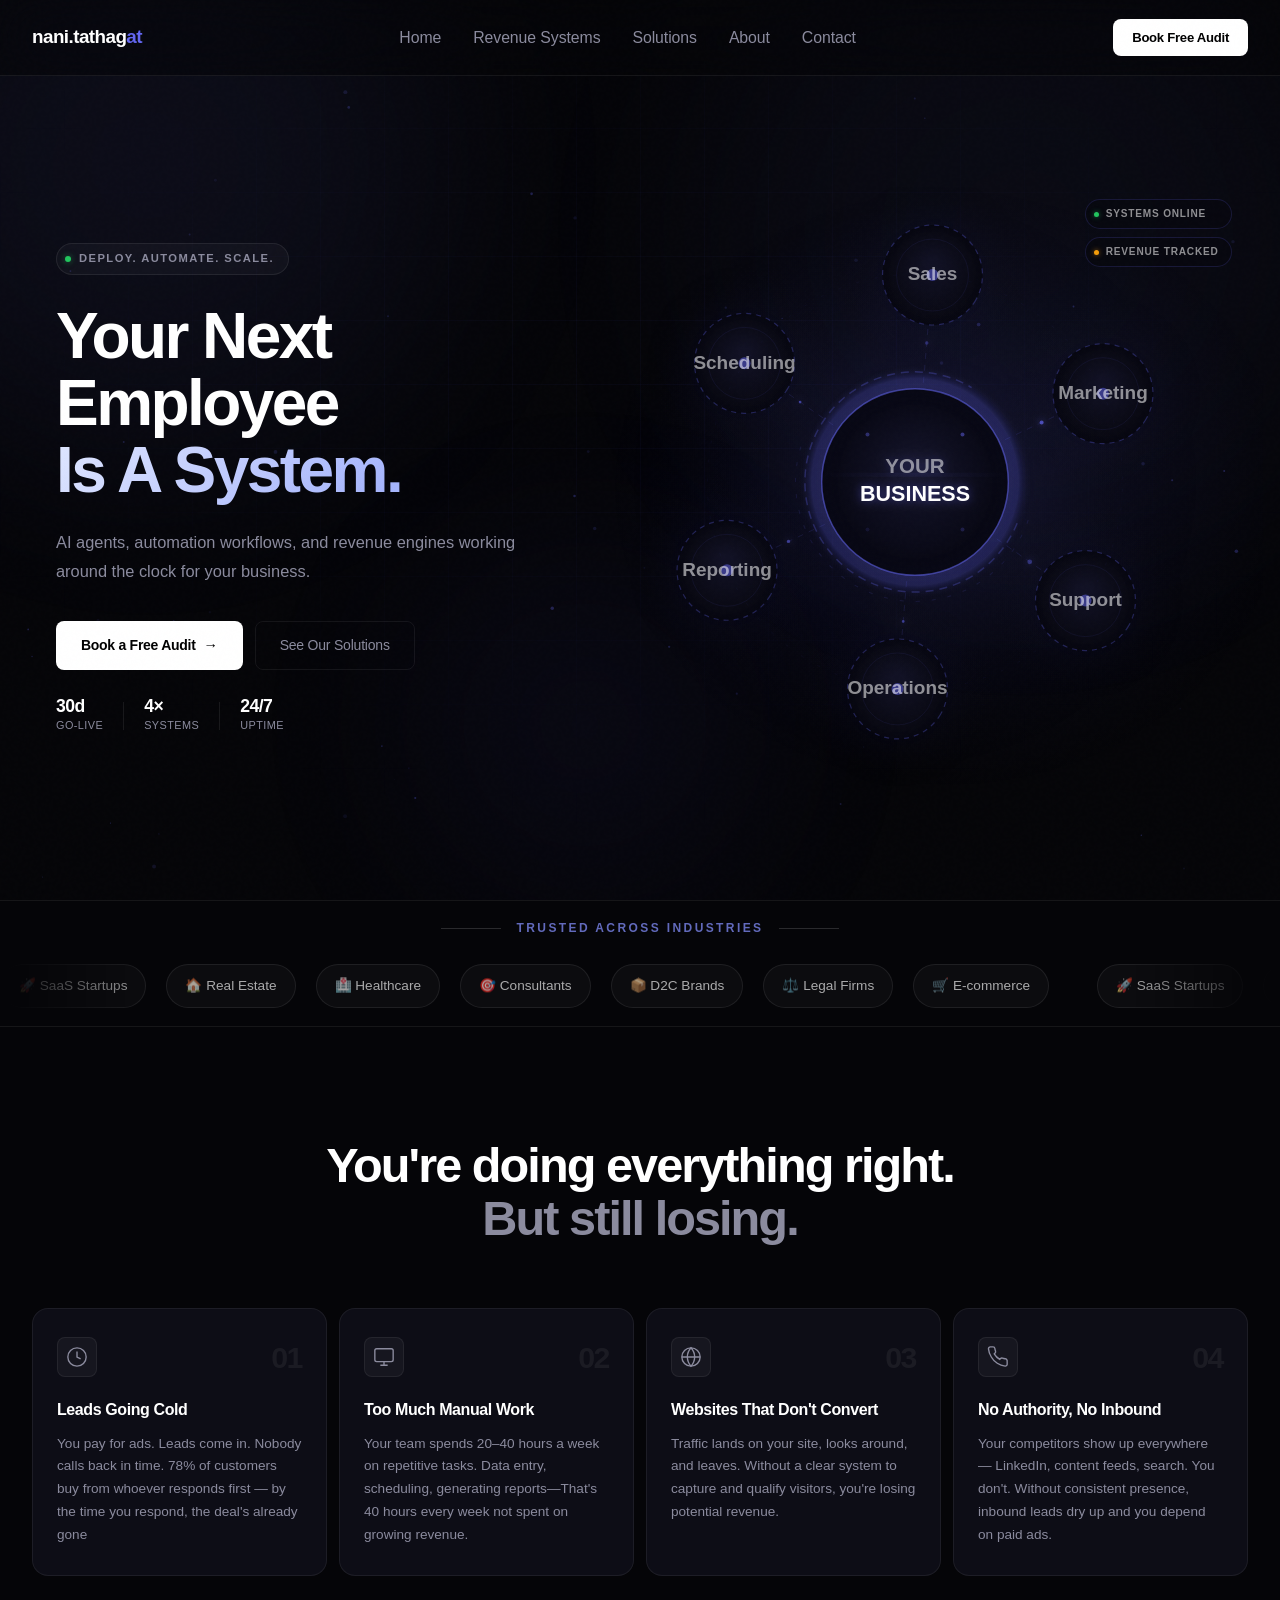
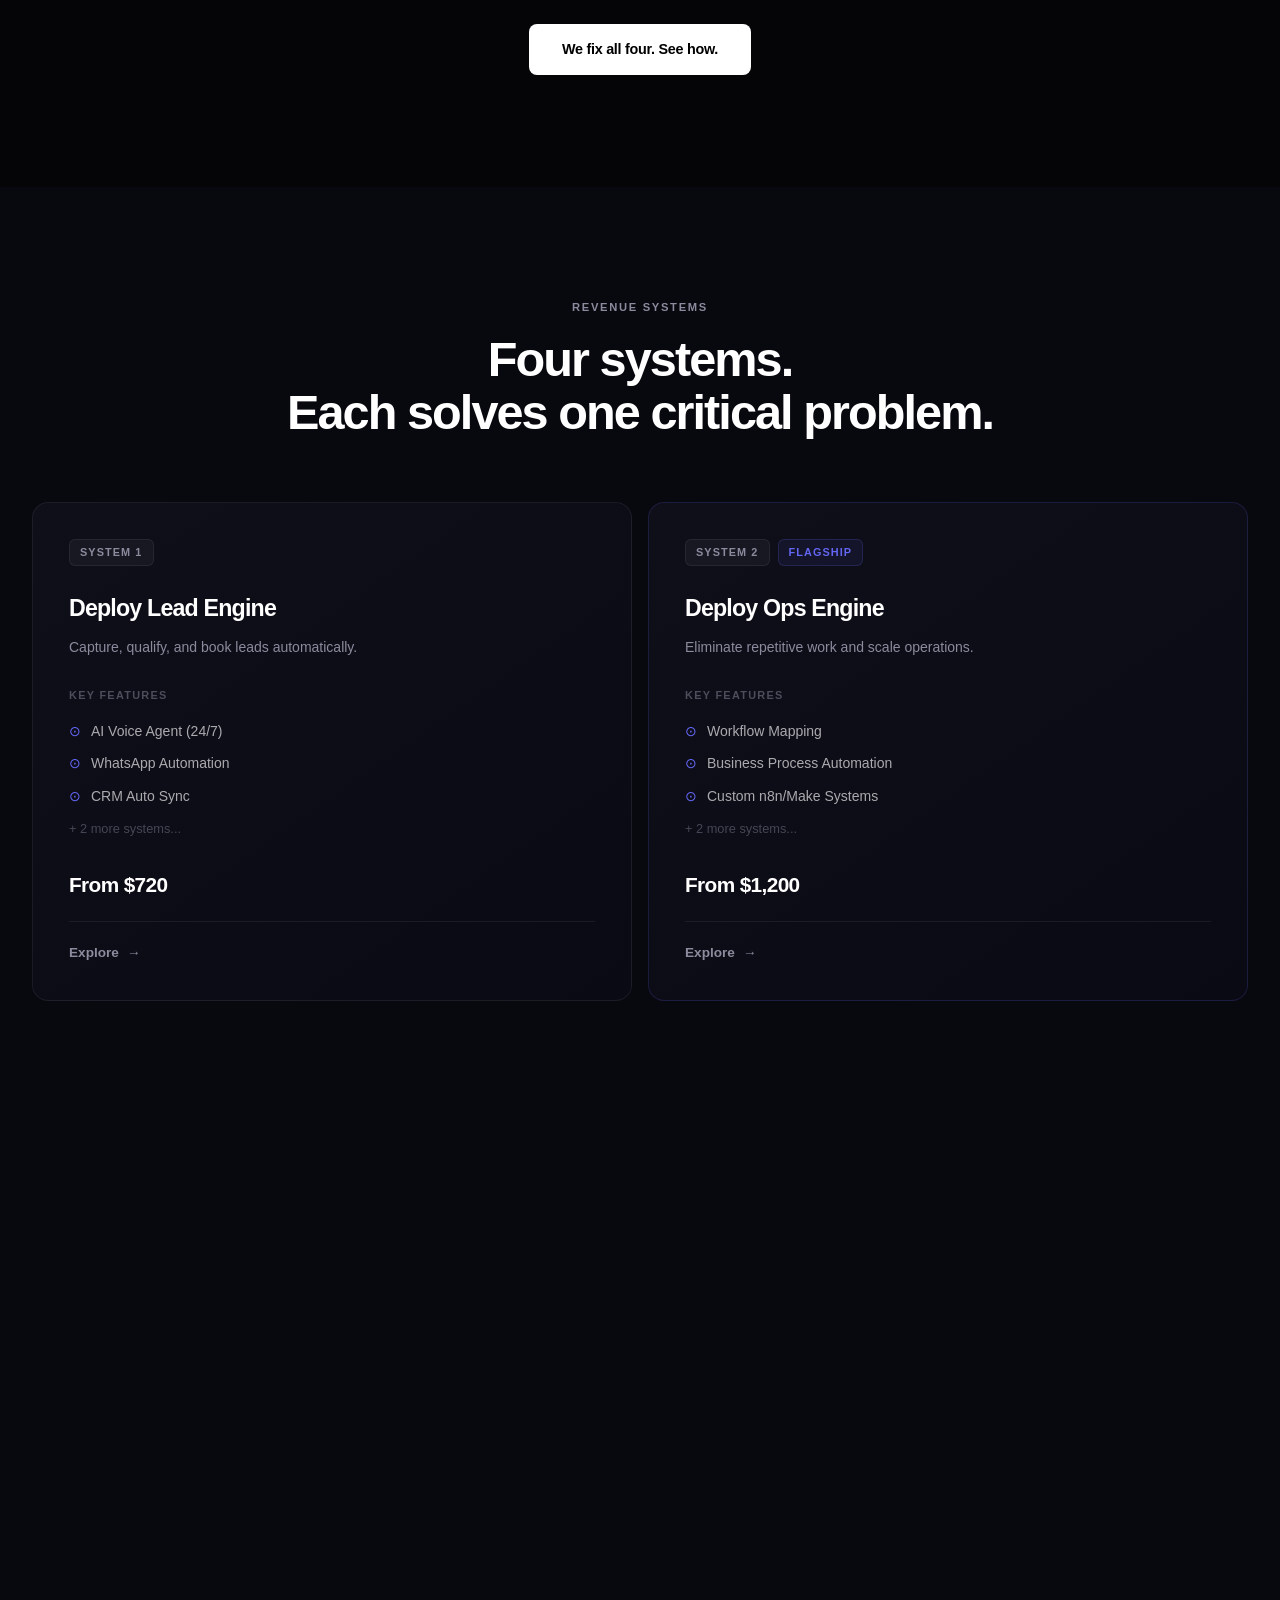
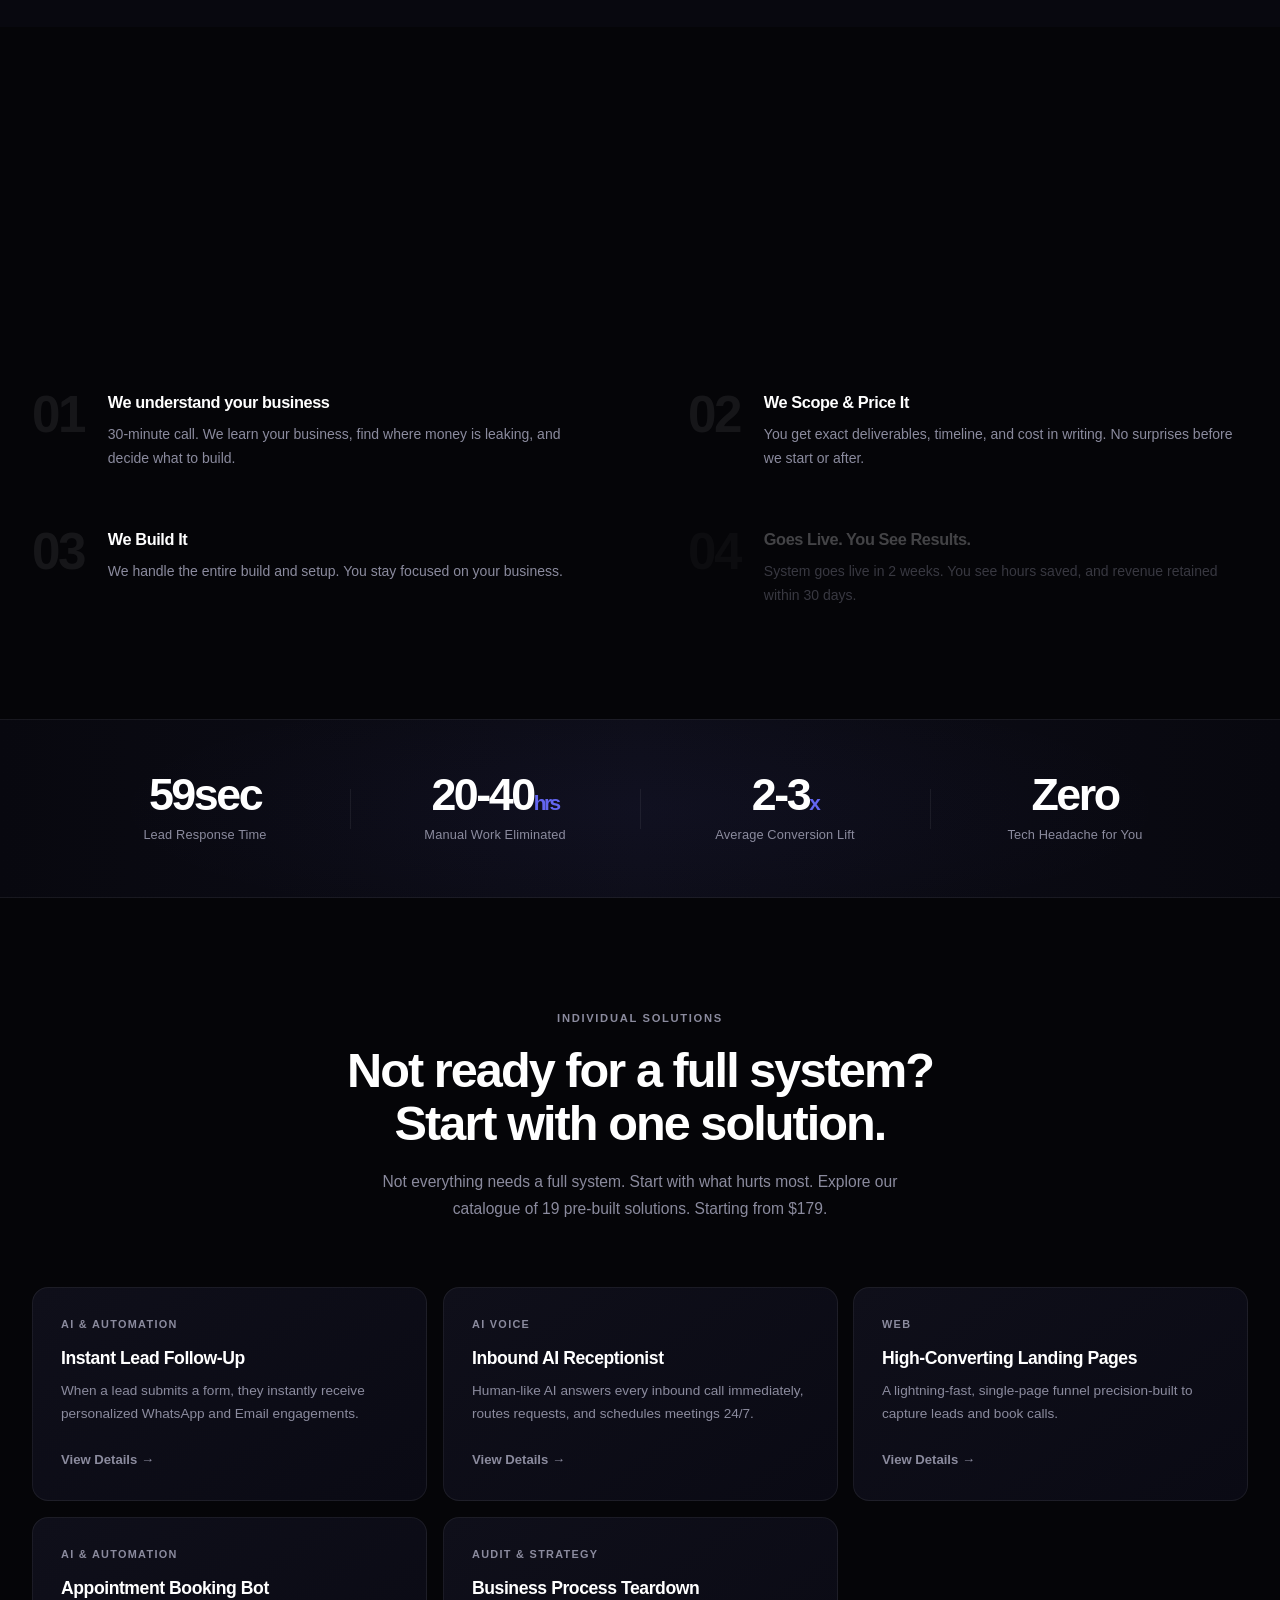
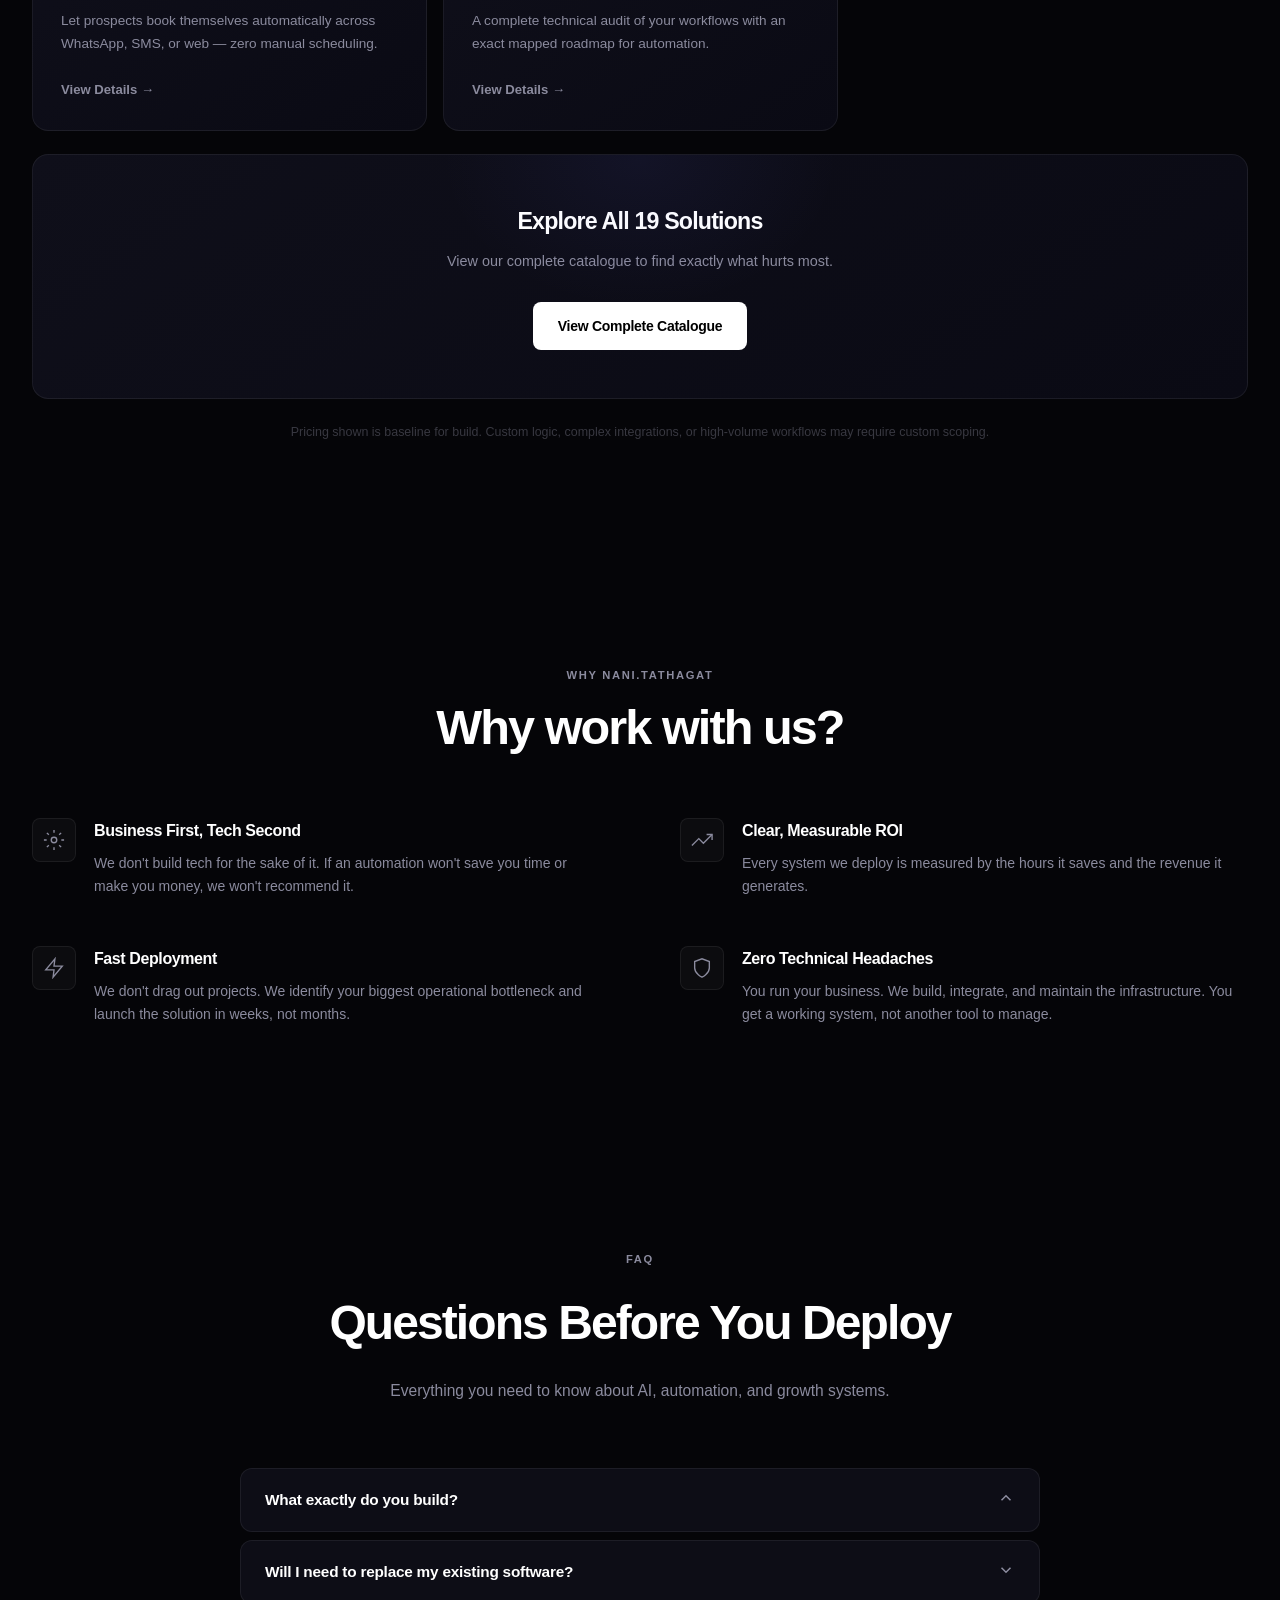
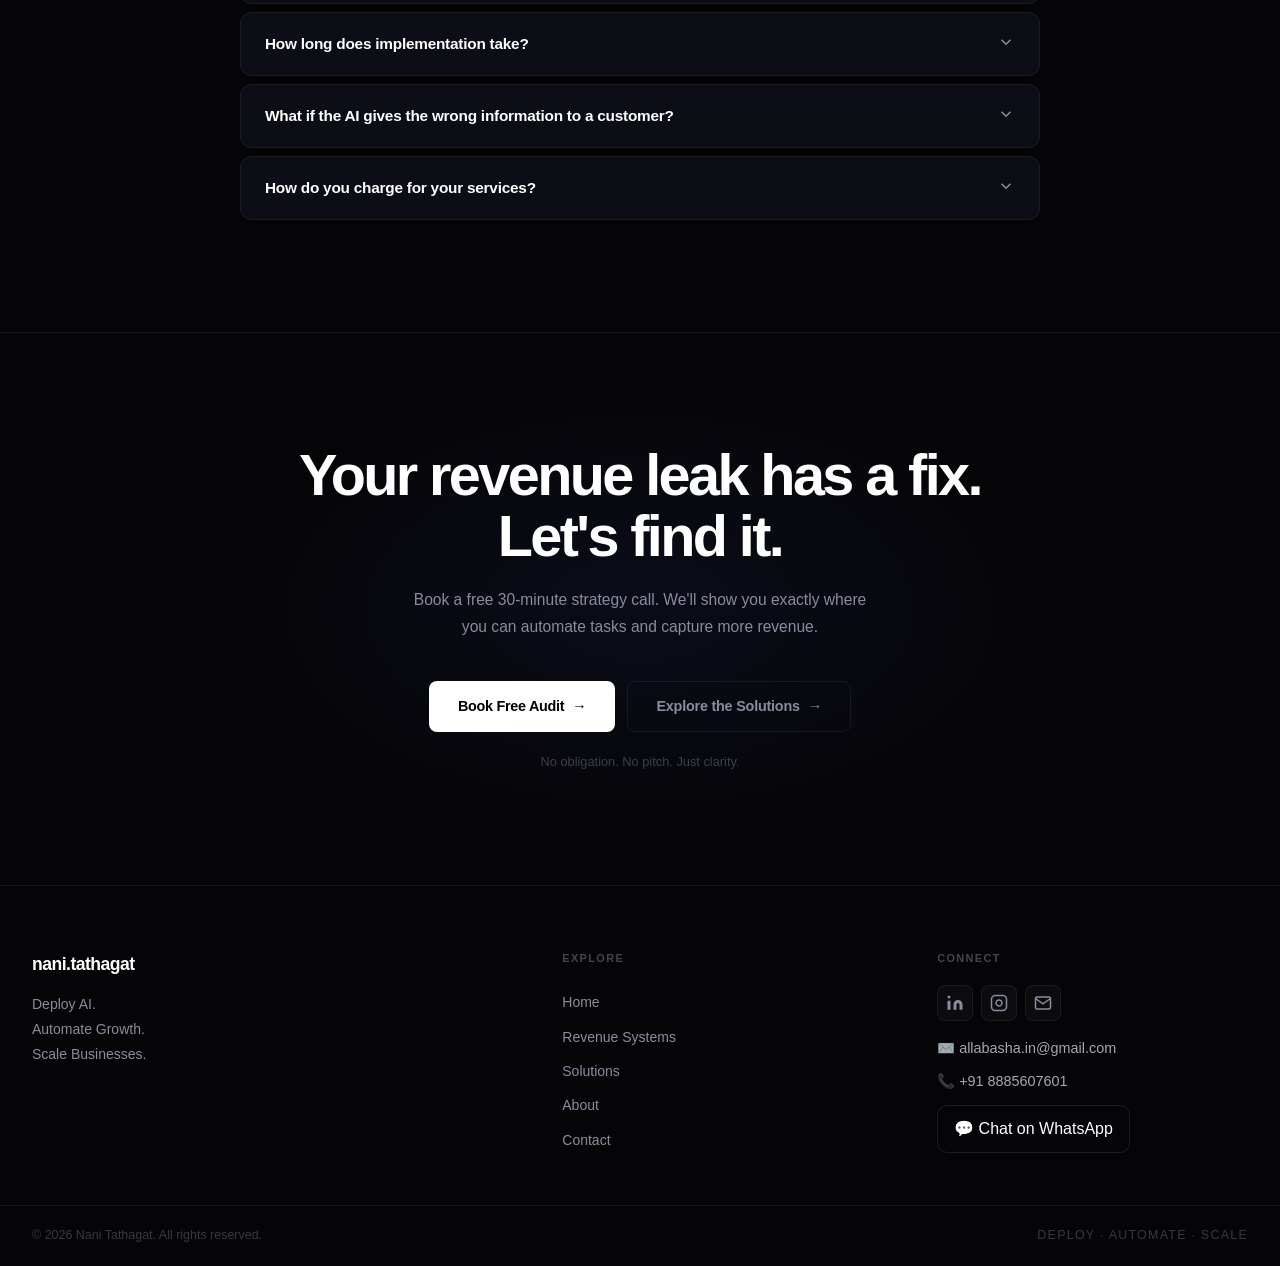
==== commit e16d7e42: "new update" ====
--- a/index.html
+++ b/index.html
@@ -48,13 +48,13 @@
         <li><a href="contact.html" class="nav-link">Contact</a></li>
       </ul>
       <div class="nav-right">
-        <button class="theme-toggle" id="themeToggle" aria-label="Toggle theme">
+        <!-- <button class="theme-toggle" id="themeToggle" aria-label="Toggle theme">
           <svg width="18" height="18" viewBox="0 0 24 24" fill="none" stroke="currentColor" stroke-width="2">
             <circle cx="12" cy="12" r="4" />
             <path
               d="M12 2v2M12 20v2M4.93 4.93l1.41 1.41M17.66 17.66l1.41 1.41M2 12h2M20 12h2M6.34 17.66l-1.41 1.41M19.07 4.93l-1.41 1.41" />
           </svg>
-        </button>
+        </button> -->
         <a href="contact.html" class="btn-audit-nav">Book Free Audit</a>
         <button class="hamburger" id="hamburger" aria-label="Menu">
           <span></span><span></span><span></span>
--- a/assets/css/style.css
+++ b/assets/css/style.css
@@ -102,14 +102,6 @@
   -webkit-backdrop-filter: blur(28px) saturate(1.6);
   border-bottom: 1px solid var(--border);
   transition: background var(--transition), border-color var(--transition), box-shadow var(--transition);
-  [data-theme="light"] .navbar {
-  background: rgba(255,255,255,.85);
-  border-bottom: 1px solid rgba(0,0,0,.08);
-}
-
-[data-theme="light"] .navbar.scrolled {
-  background: rgba(255,255,255,.95);
-}
 }
 
 .navbar.scrolled {
@@ -1111,29 +1103,6 @@
   box-shadow: 0 0 24px rgba(239, 68, 68, 0.18);
 }
 
-/*====================================
-      MOBILE
-    =====================================*/
-@media (max-width: 768px) {
-  .hero-container {
-    grid-template-columns: 1fr;
-    gap: 48px;
-    padding: 80px 24px;
-  }
-
-  .hero-right {
-    display: none;
-  }
-
-  .hero-sub {
-    max-width: 100%;
-  }
-
-  .hero-meta {
-    display: none;
-  }
-  
-}
 
 
 
@@ -2563,10 +2532,22 @@
   }
 }
 
+
+/*====================================
+      MOBILE
+    =====================================*/
 @media (max-width: 768px) {
   .nav-links {
     display: none;
   }
+
+  .btn-audit-nav {
+    display: none !important;
+}
+
+.theme-toggle {
+    display: none !important;
+}
 
   .hamburger {
     display: flex;
@@ -2642,8 +2623,22 @@
   }
 
   .nav-container {
-    padding: 0 20px;
-  }
+  display: flex;
+  align-items: center;
+  justify-content: space-between;
+  padding: 0 16px;
+}
+
+.nav-right {
+  display: flex;
+  align-items: center;
+  margin-left: auto;
+  gap: 10px;
+}
+ .nav-logo {
+  font-size: 1rem;
+  white-space: nowrap;
+}
 
   .acc-header {
     padding: 22px 20px;
@@ -2784,42 +2779,3 @@
   --muted: #8b8b9e;
 }
 
-/* LIGHT MODE */
-
-[data-theme="light"] {
-  --bg: #ffffff;
-  --bg-card: #f8fafc;
-  --bg-card2: #f1f5f9;
-
-  --text: #111827;
-
-  --muted: #64748b;
-  --muted-bright: #475569;
-
-  --border: rgba(0,0,0,0.08);
-  --border-blue: rgba(99,102,241,0.25);
-
-  --glow: rgba(99,102,241,0.08);
-
-  --shadow-card:
-      0 4px 20px rgba(0,0,0,0.08);
-
-  --shadow-hover:
-      0 10px 30px rgba(0,0,0,0.12);
-}
-
-
-[data-theme="light"] .problem-card,
-[data-theme="light"] .solution-card,
-[data-theme="light"] .system-card,
-[data-theme="light"] .acc-item,
-[data-theme="light"] .why-card,
-[data-theme="light"] .form-card {
-
-    background: #ffffff;
-
-    border-color:
-    rgba(0,0,0,.08);
-}
-
-
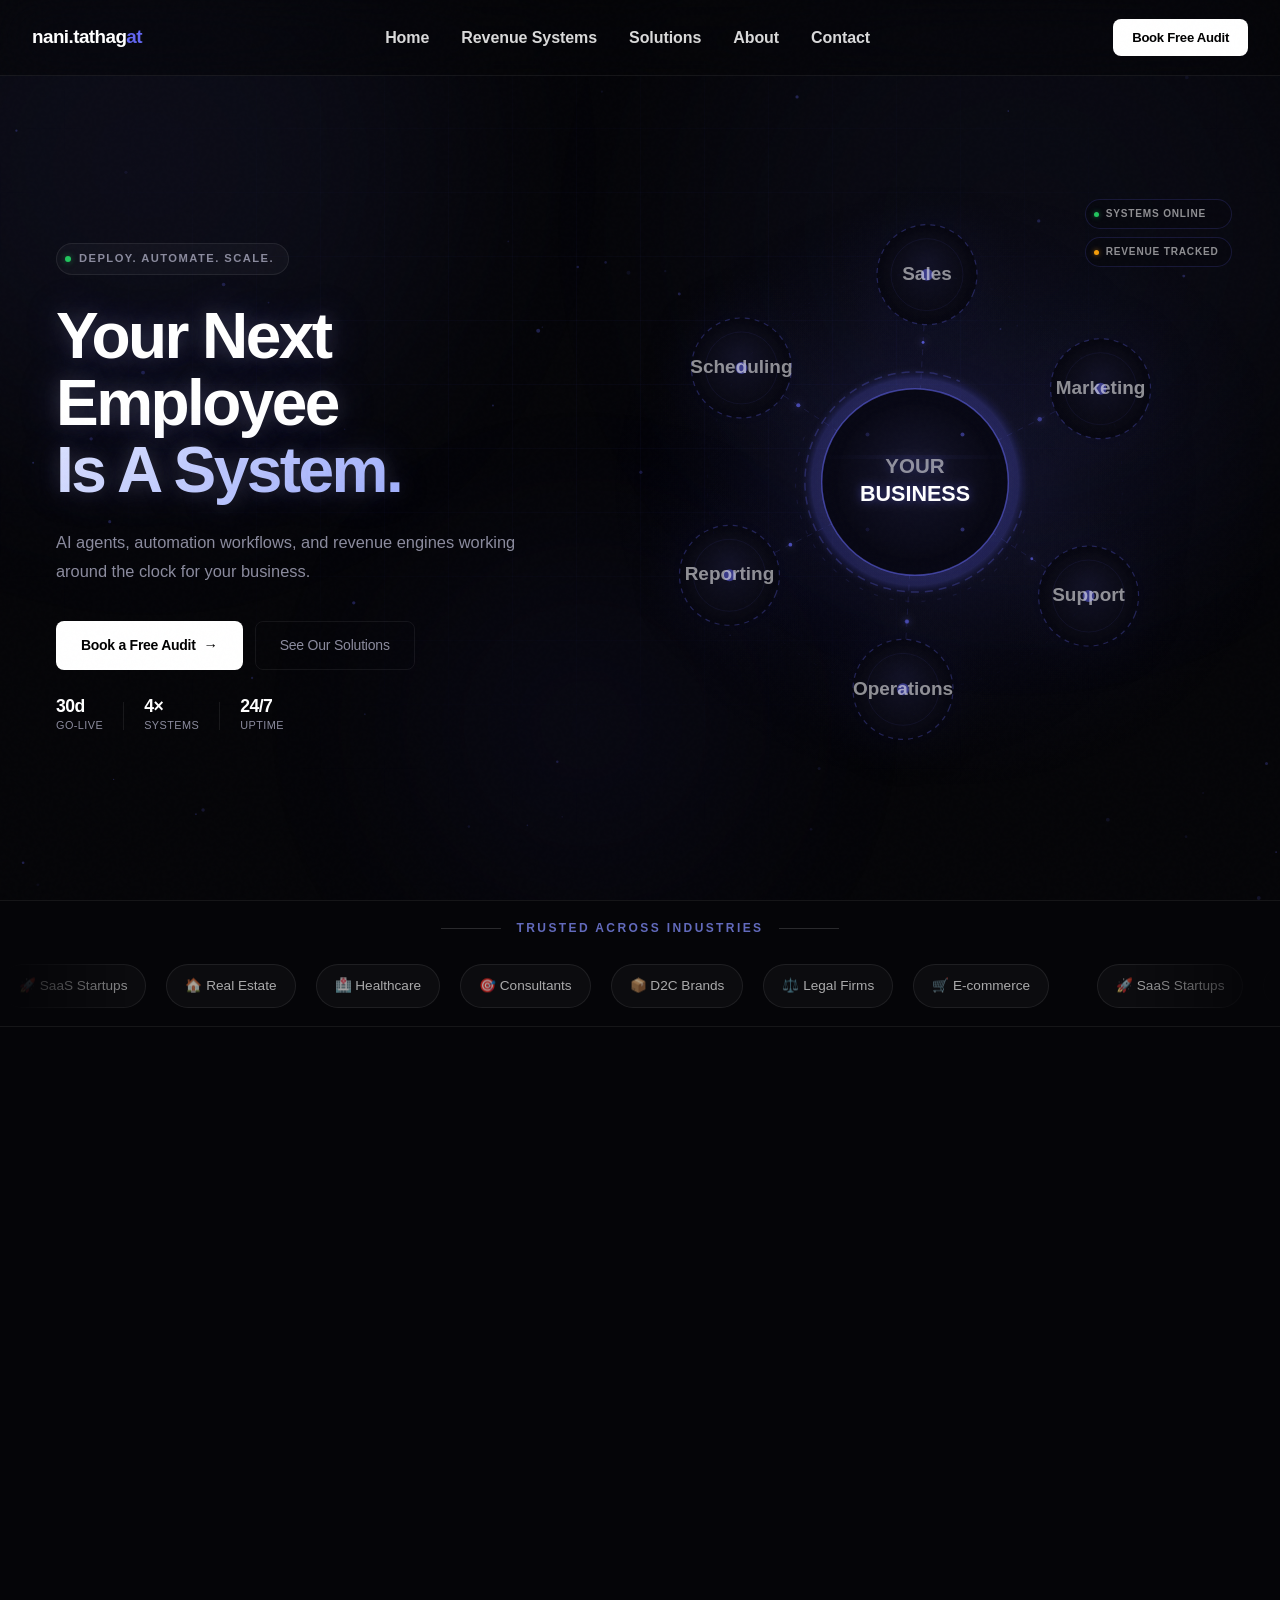
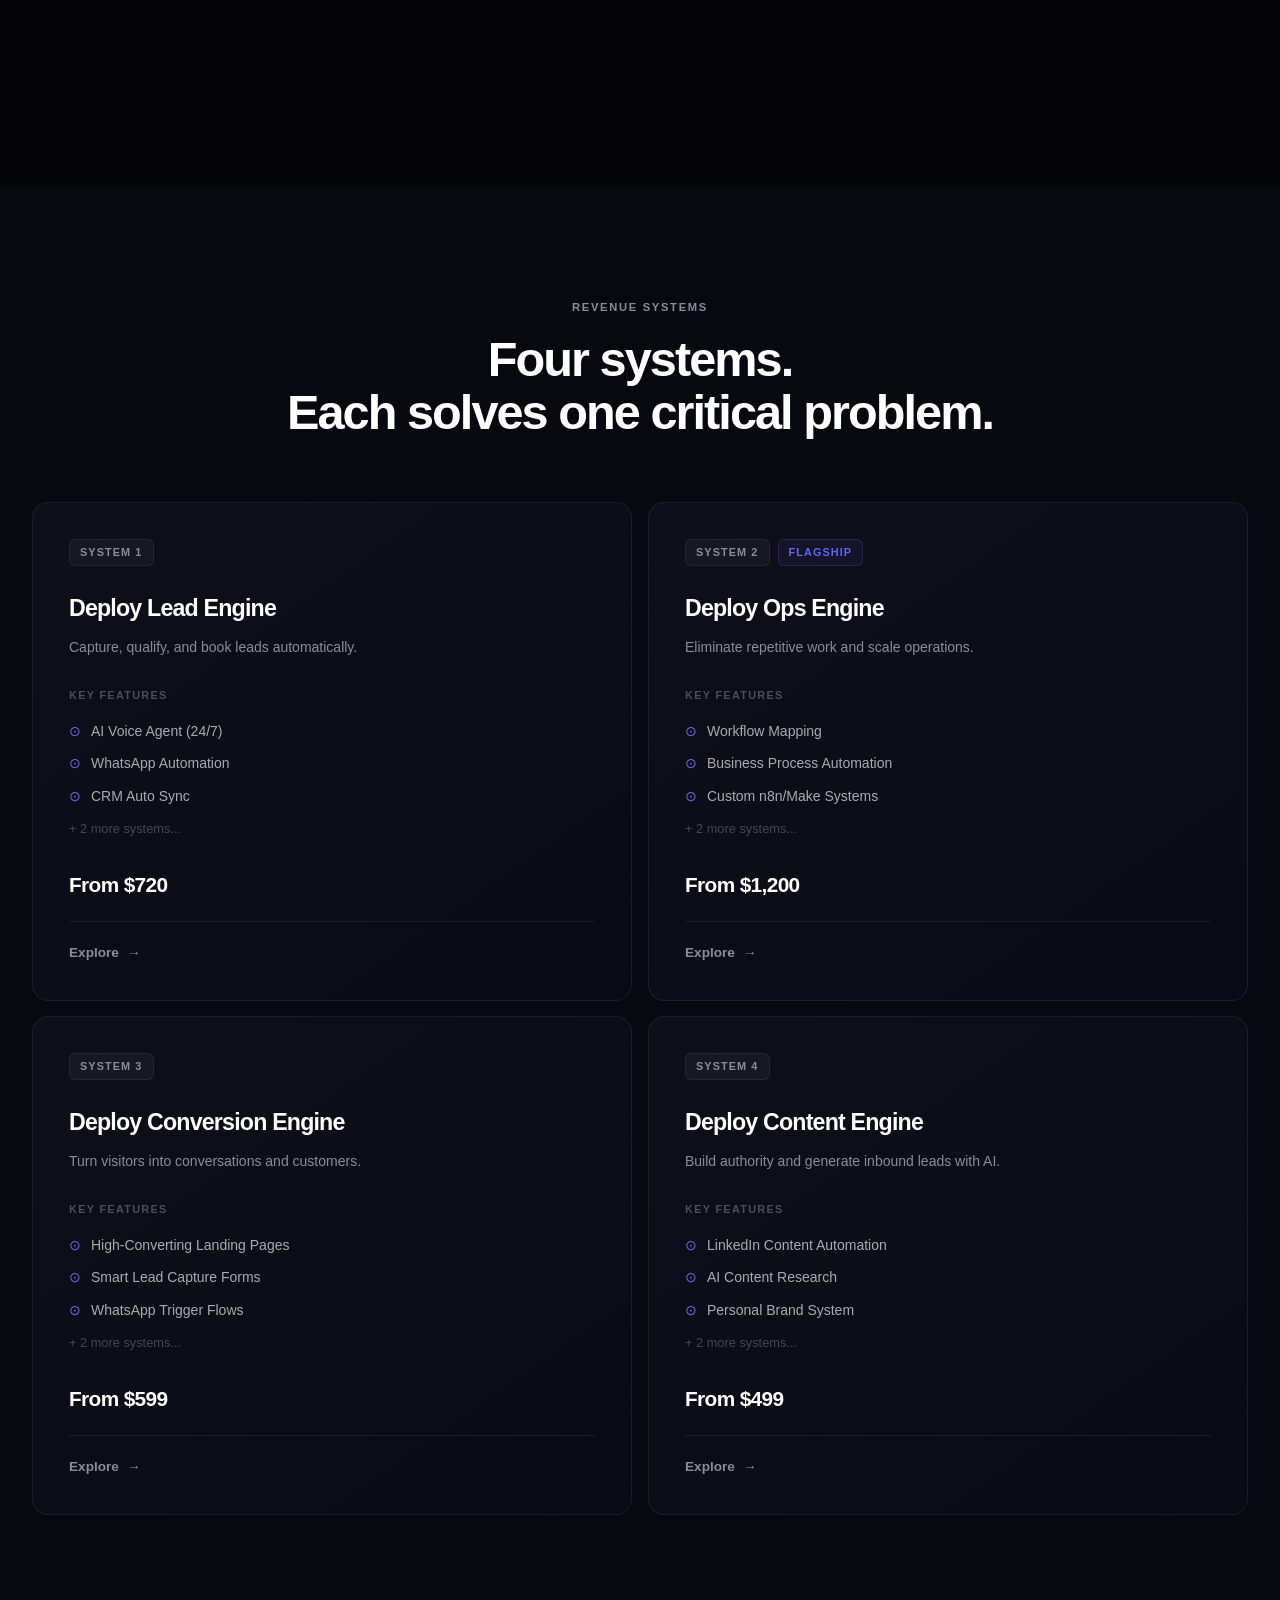
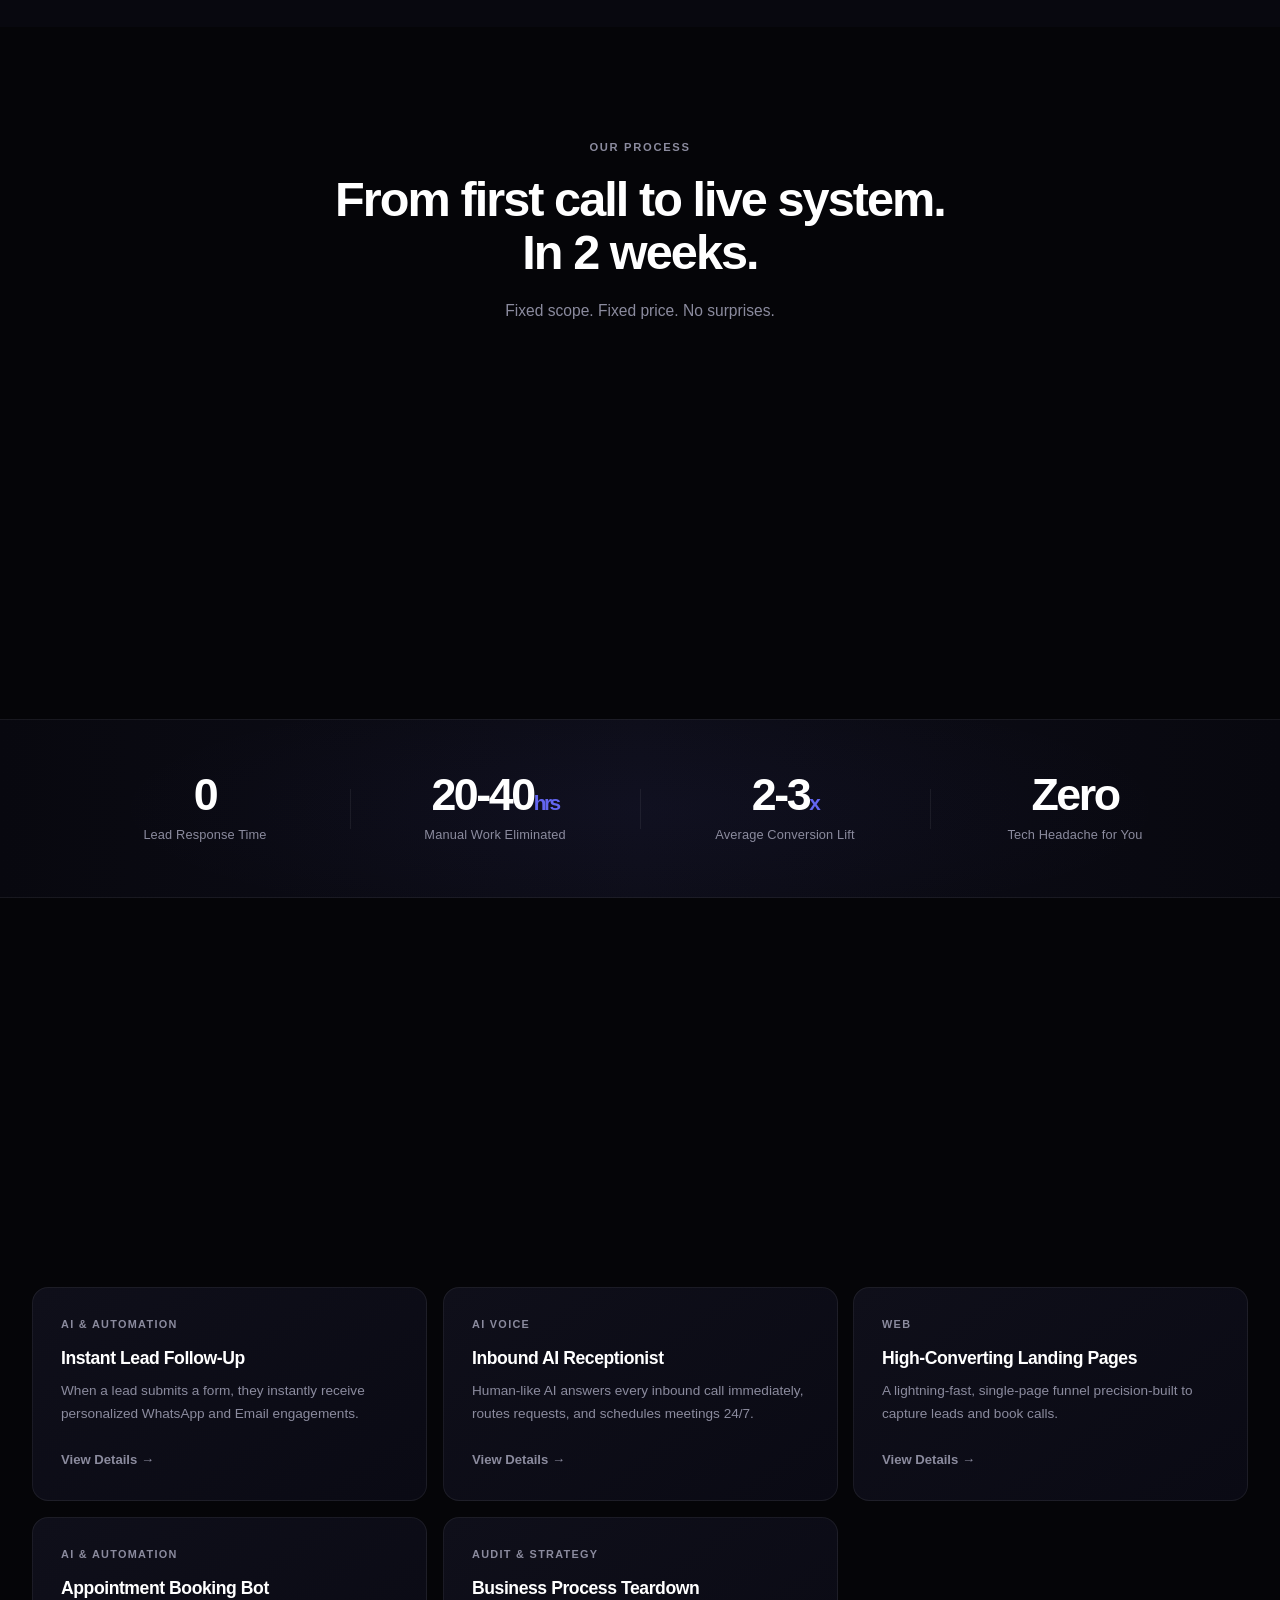
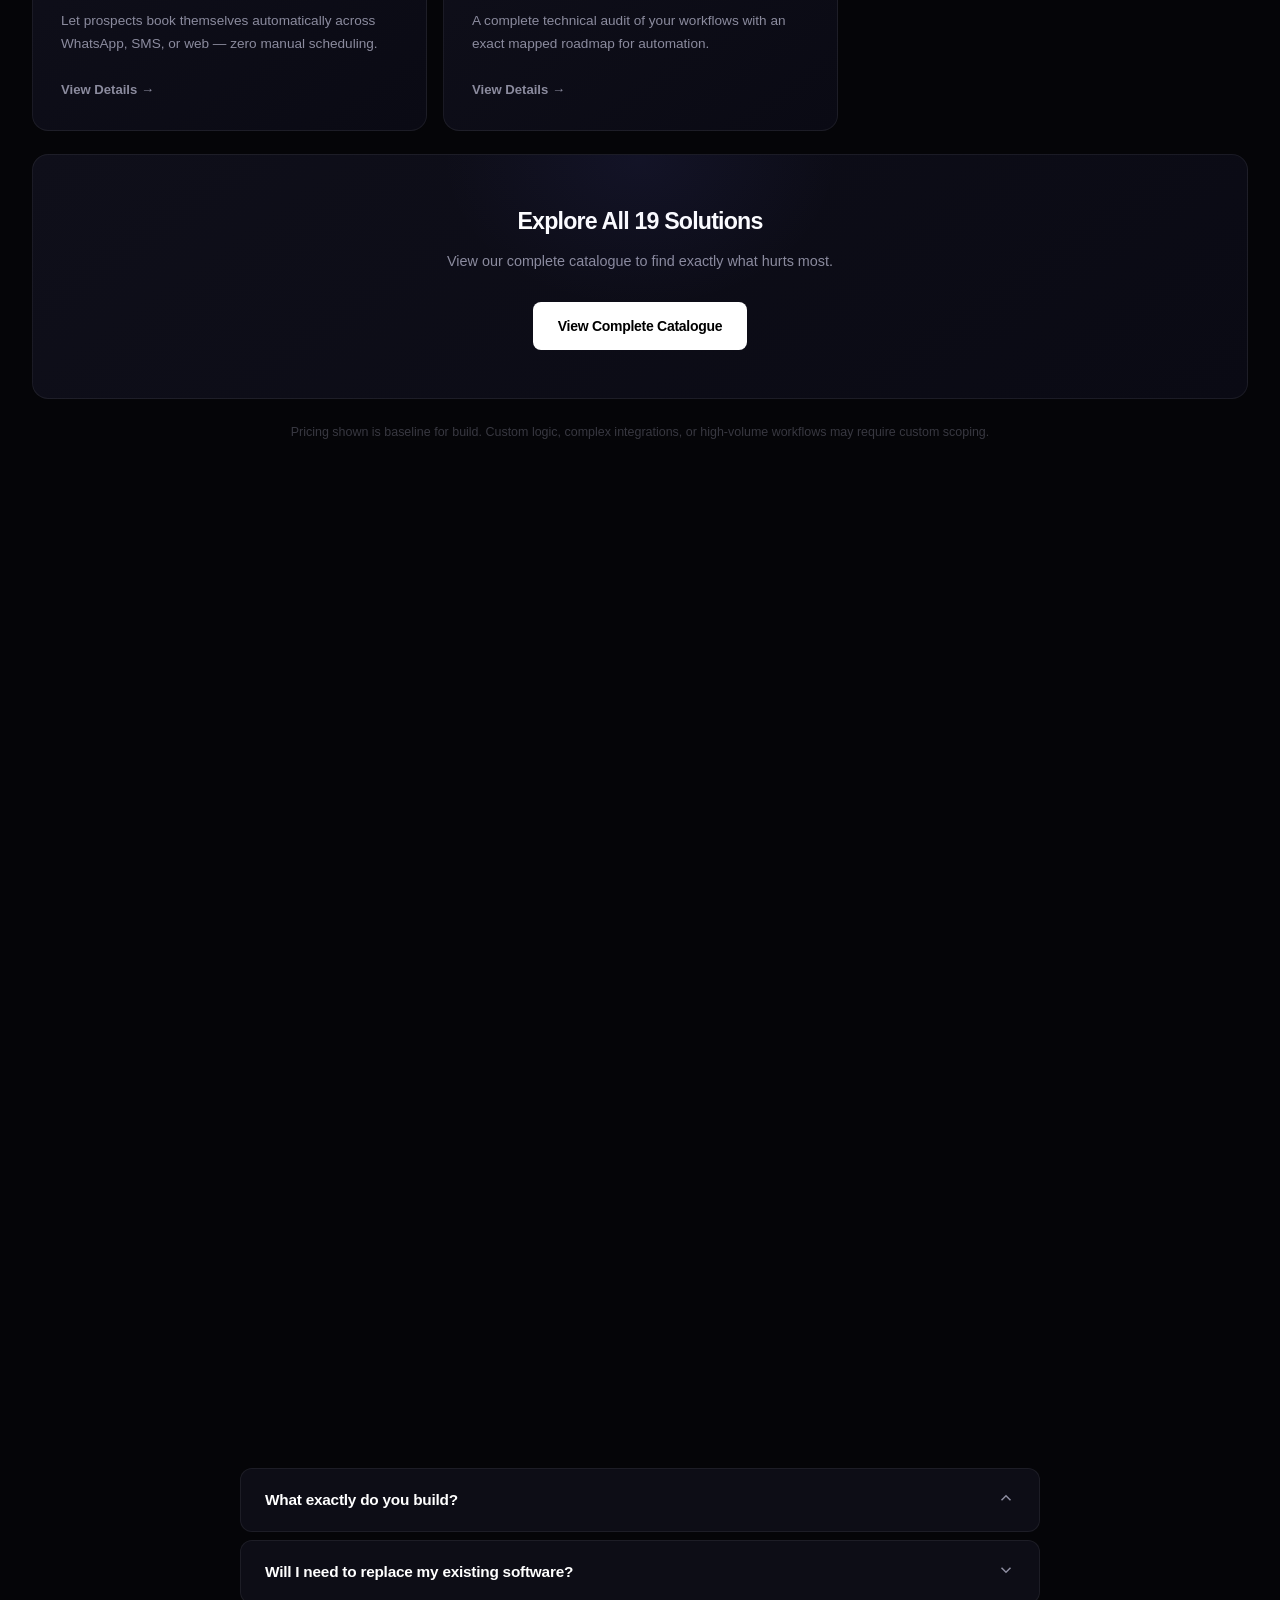
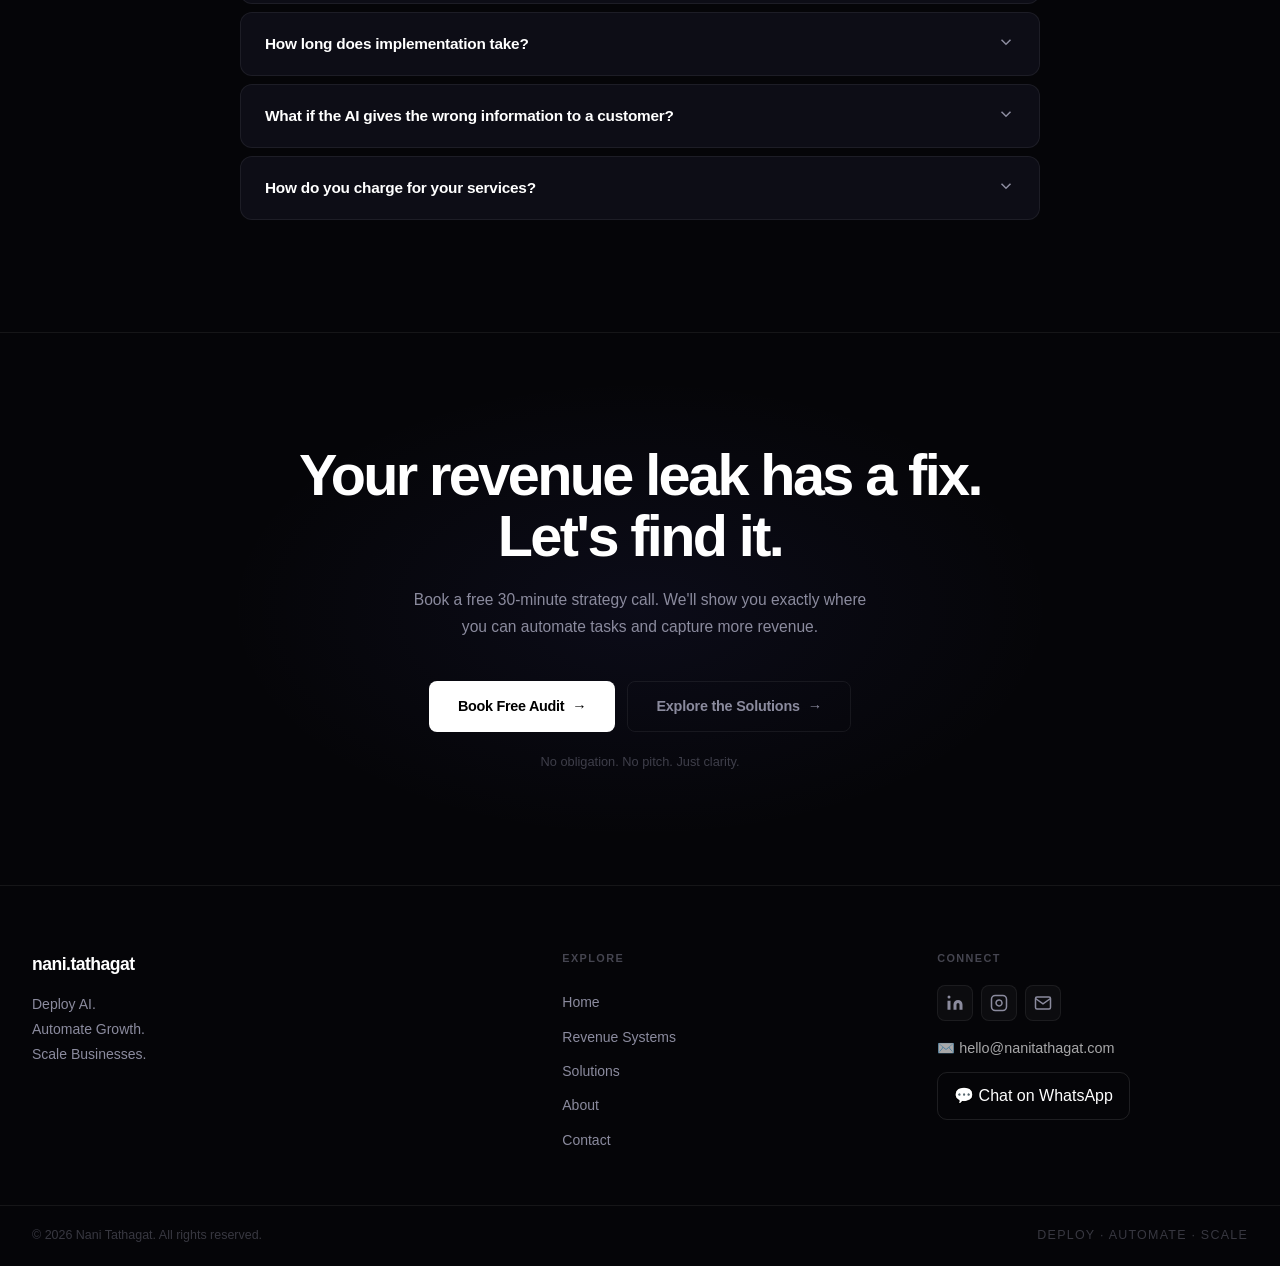
==== commit ae7772ac: "remove phone number" ====
--- a/index.html
+++ b/index.html
@@ -678,7 +678,7 @@
               <line x1="17.5" y1="6.5" x2="17.51" y2="6.5" />
             </svg>
           </a>
-          <a href="mailto:allabasha.in@gmail.com" class="social-btn" aria-label="Email">
+          <a href="mailto:hello@nanitathagat.com" class="social-btn" aria-label="Email">
             <svg width="18" height="18" fill="none" stroke="currentColor" stroke-width="2" viewBox="0 0 24 24">
               <path d="M4 4h16c1.1 0 2 .9 2 2v12c0 1.1-.9 2-2 2H4c-1.1 0-2-.9-2-2V6c0-1.1.9-2 2-2z" />
               <polyline points="22,6 12,13 2,6" />
@@ -686,16 +686,16 @@
           </a>
         </div>
         <p class="footer-email">
-          ✉️ allabasha.in@gmail.com
+          ✉️ hello@nanitathagat.com
         </p>
 
-        <p class="footer-phone">
-          <a href="tel:+918885607601">
-            📞 +91 8885607601
+        <!-- <p class="footer-phone">
+          <a href="tel:+91">
+            📞 +91 
           </a>
-        </p>
-
-        <a href="https://wa.me/6303310449" target="_blank" class="footer-whatsapp">
+        </p> -->
+
+        <a href="https://wa.me/" target="_blank" class="footer-whatsapp">
           💬 Chat on WhatsApp
         </a>
       </div>
--- a/assets/css/style.css
+++ b/assets/css/style.css
@@ -146,9 +146,9 @@
 }
 
 .nav-link {
-  font-size: 0.99rem;
-  font-weight: 500;
-  color: var(--muted);
+  font-size: 1rem;
+  font-weight: 700;
+  color: rgba(255,255,255,0.85);
   position: relative;
   padding: 7px 15px;
   border-radius: var(--radius-sm);
@@ -452,10 +452,19 @@
   letter-spacing: -0.04em;
   margin-bottom: 24px;
   color: #fff;
+  text-shadow:
+      0 0 20px rgba(255,255,255,0.15),
+      0 0 40px rgba(99,102,241,0.25);
 }
 
 .gradient-text {
-  background: linear-gradient(135deg, #e0e7ff 0%, #a5b4fc 35%, #c7d2fe 65%, #f0f0ff 100%);
+ background: linear-gradient(
+    135deg,
+    #ffffff,
+    #818cf8,
+    #6366f1,
+    #ffffff
+  );
   background-size: 300%;
   -webkit-background-clip: text;
   -webkit-text-fill-color: transparent;
@@ -475,11 +484,11 @@
 
 .hero-sub {
   font-size: 1.025rem;
-  color: var(--muted);
+  color: rgba(255,255,255,0.78);
   line-height: 1.72;
   margin-bottom: 36px;
   max-width: 480px;
-  font-weight: 400;
+  font-weight: 500;
 }
 
 .hero-btns {
@@ -521,8 +530,8 @@
 
 .hero-stat-label {
   font-size: 0.68rem;
-  font-weight: 500;
-  color: var(--muted);
+  font-weight: 600;
+  color: rgba(255,255,255,0.75);
   letter-spacing: 0.04em;
   text-transform: uppercase;
 }
@@ -2779,3 +2788,34 @@
   --muted: #8b8b9e;
 }
 
+@media (max-width: 768px) {
+
+  .hero-heading{
+      font-size: 3rem;
+      font-weight: 900;
+      line-height: 1.05;
+  }
+
+  .hero-sub{
+      font-size: 1rem;
+      font-weight: 500;
+      color: rgba(255,255,255,0.85);
+  }
+
+  .nav-link,
+  .mobile-link{
+      font-size: 1rem;
+      font-weight: 700;
+      color: #fff;
+  }
+
+  .hero-stat-value{
+      font-size: 1.3rem;
+      font-weight: 800;
+  }
+
+  .hero-stat-label{
+      color: rgba(255,255,255,0.75);
+  }
+
+}
